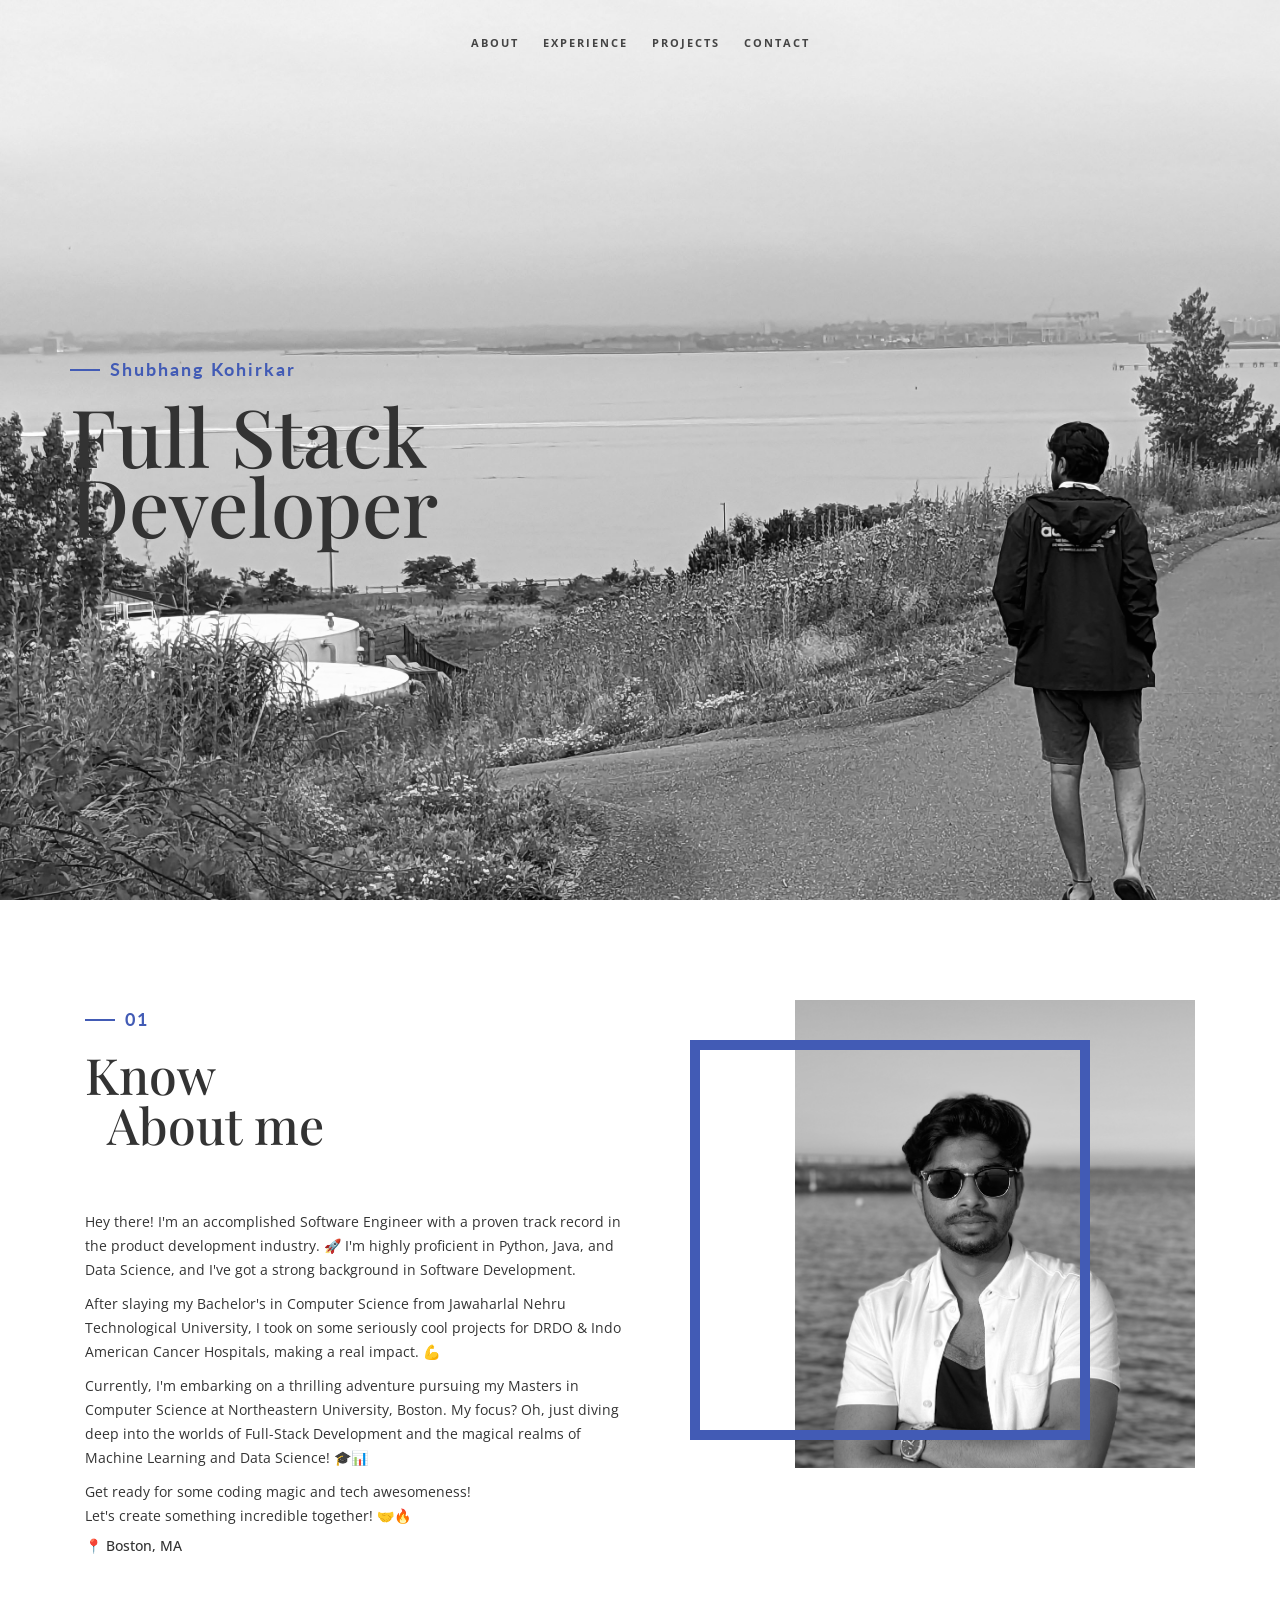
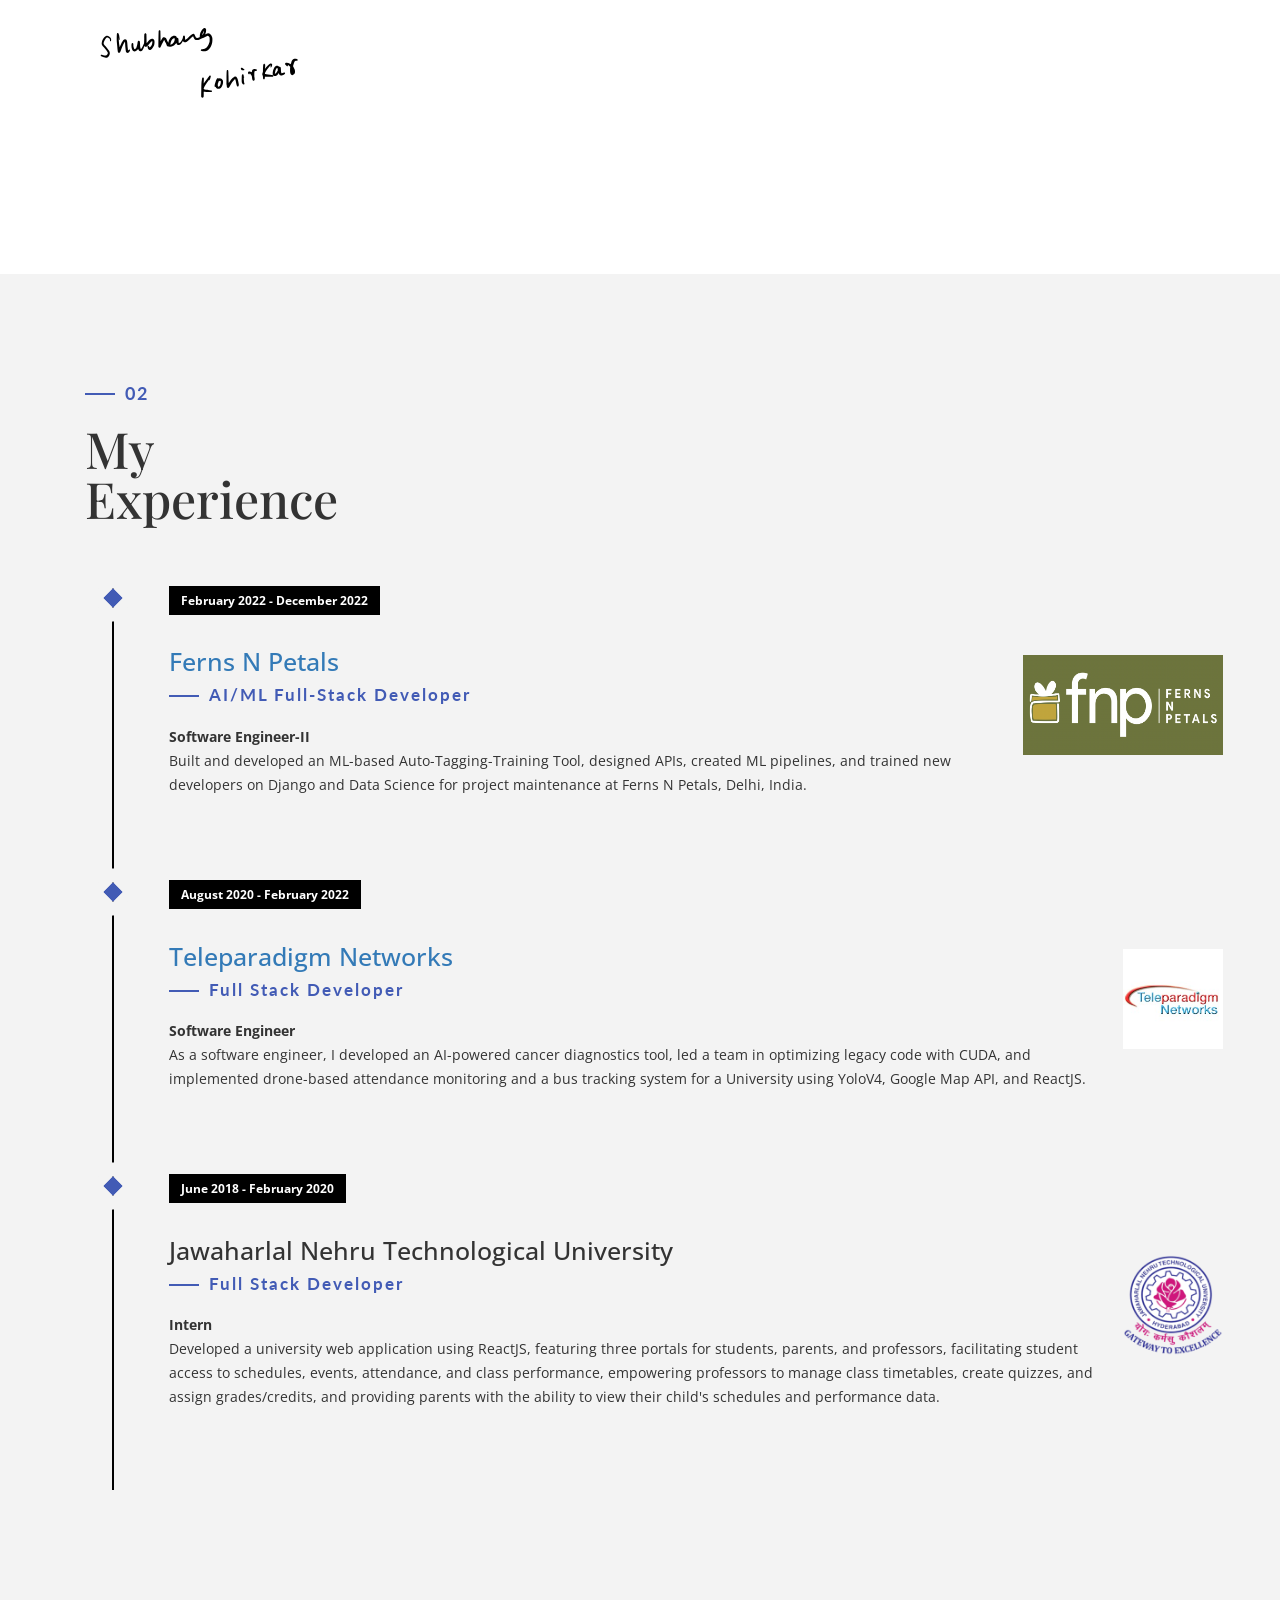
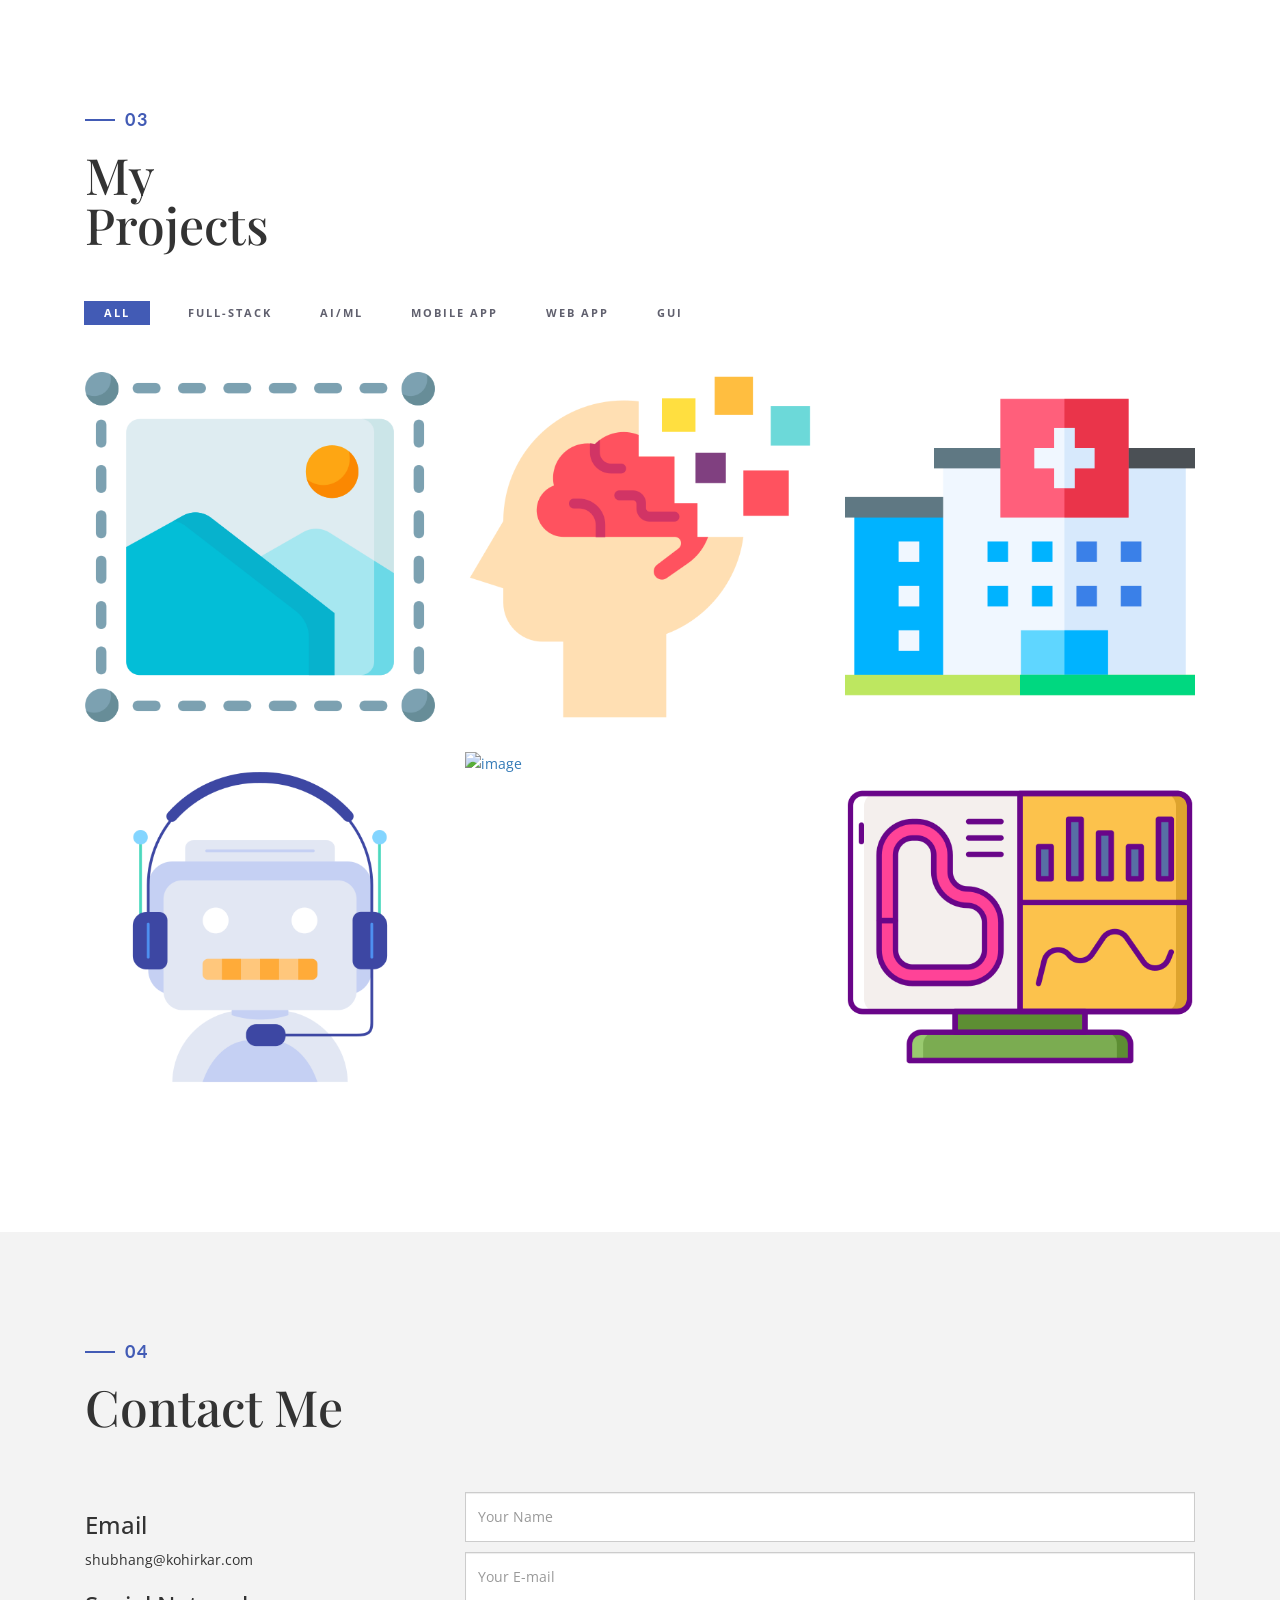
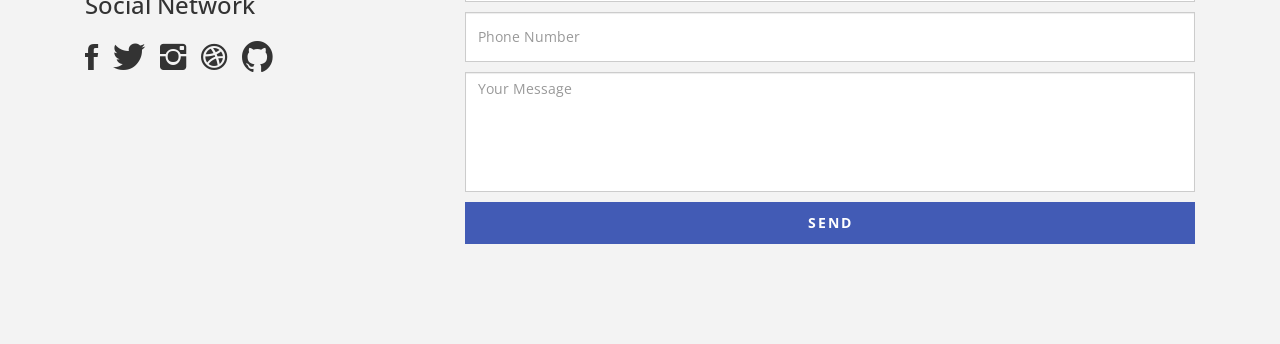
==== index.html @ c24dce1d "removed http and used https" ====
<!DOCTYPE html>
<html lang="en">

<head>
    <meta charset="utf-8">
    <meta http-equiv="X-UA-Compatible" content="IE=edge">
    <meta name="viewport" content="width=device-width, initial-scale=1">
    <title>Shubhang - Portfolio</title>
    <link rel="icon" href="img/favicon.ico" type="image/x-icon">
    <!-- Bootstrap -->
    <link href="css/bootstrap.min.css" rel="stylesheet">
    <link href="ionicons/css/ionicons.min.css" rel="stylesheet">
    <link href="css/animate.min.css" rel="stylesheet">
    <link href="css/aos.css" rel="stylesheet">
    <!-- main style -->
    <link href="css/style.css" rel="stylesheet">
    <!-- HTML5 shim and Respond.js for IE8 support of HTML5 elements and media queries -->
    <!-- WARNING: Respond.js doesn't work if you view the page via file:// -->
    <!--[if lt IE 9]>
      <script src="https://oss.maxcdn.com/html5shiv/3.7.3/html5shiv.min.js"></script>
      <script src="https://oss.maxcdn.com/respond/1.4.2/respond.min.js"></script>
    <![endif]-->
</head>

<body>

    <!-- Preloader -->
    <div id="preloader">
        <div id="status">

            <div class="preloader" aria-busy="true" aria-label="Loading, please wait." role="progressbar">
            </div>

        </div>
    </div>
    <!-- ./Preloader -->
    
    <!-- header -->
    <header class="navbar-fixed-top">
        <nav>
            <ul>
                <li><a href="#about">About</a></li>
                <li><a href="#experience">experience</a></li>
                <li><a href="#projects">projects</a></li>
                <li><a href="#contact">contact</a></li>
            </ul>
        </nav>
    </header>
    <!-- ./header -->
    
    <!-- home -->
    <div class="section" id="home" data-stellar-background-ratio="0.5">
        <div class="container">
            <div class="disply-table">
                <div class="table-cell" data-aos="fade-up" data-aos-delay="0">
                    <div class="content-wrapper">
                        <h4>Shubhang Kohirkar</h4>
                        <h1>Full Stack<br /> Developer</h1>
                    </div>
    
                    <!-- <h4>Shubhang Kohirkar</h4>
                    <h1>Full Stack<br /> Developer</h1>  -->
                </div>
            </div>
        </div>
    </div>
    <!-- ./home -->
    
    <!-- about -->
    <div class="section" id="about">
        <div class="container">
            <div class="col-md-6" data-aos="fade-up">
                <h4>01</h4>
                <h1 class="size-50">Know <br /> &nbsp; About me</h1>
                <!-- <h1 class="size-50">Shubhang <br /> &nbsp; Kohirkar</h1> -->
                <div class="h-50"></div>
                
                <p>Hey there! I'm an accomplished Software Engineer with a proven track record in the product development industry. 🚀 I'm highly proficient in Python, Java, and Data Science, and I've got a strong background in Software Development.</p>
                <p>After slaying my Bachelor's in Computer Science from Jawaharlal Nehru Technological University, I took on some seriously cool projects for DRDO & Indo American Cancer Hospitals, making a real impact. 💪</p>
                <p>Currently, I'm embarking on a thrilling adventure pursuing my Masters in Computer Science at Northeastern University, Boston.  My focus? Oh, just diving deep into the worlds of Full-Stack Development and the magical realms of Machine Learning and Data Science! 🎓📊</p>
                <p>Get ready for some coding magic and tech awesomeness! <br> Let's create something incredible together! 🤝🔥</p>
                <h5>📍 Boston, MA</h5>
                <div class="h-50"></div> <img src="img/Signature.svg" width="230" alt="" />
                <div class="h-50"></div>
            </div>
            <div class="col-md-6 about-img-div">
                <div class="about-border" data-aos="fade-up" data-aos-delay=".5"></div>
                <img src="img/about-img.jpg" width="400" class="img-responsive" alt="" align="right" data-aos="fade-right" data-aos-delay="0" />
            </div>
        </div>
    </div>
    <!-- ./about -->
    
    <!-- experience  -->
    <div class="section" id="experience">
        <div class="container">
            <div class="col-md-12">
                <h4>02</h4>
                <h1 class="size-50">My <br /> Experience</h1>
                <div class="h-50"></div>
            </div>
            <div class="col-md-12">
                <ul class="timeline">

                    <li class="timeline-event" data-aos="fade-up">
                        <label class="timeline-event-icon"></label>
                        <div class="timeline-event-copy">
                            <div style="display: flex; align-items: center;">
                                <div style="flex: 1;">
                                    <p class="timeline-event-thumbnail">February 2022 - December 2022</p>
                                    <h3><a href="https://www.fnp.com" target="_blank">Ferns N Petals</a></h3>
                                    <h4>AI/ML Full-Stack developer</h4>
                                    <p><strong>Software Engineer-II</strong>
                                        <br>Built and developed an ML-based Auto-Tagging-Training Tool, designed APIs, created ML pipelines, and trained new developers on Django and Data Science for project maintenance at Ferns N Petals, Delhi, India.</p>
                                </div>
                                <div style="flex-shrink: 0; margin-left: 20px;">
                                    <!-- Add your company logo image here -->
                                    <img src="img/fnp_new_logo.png" alt="Ferns N Petals Logo" width="200" height="100">
                                </div>
                            </div>
                        </div>
                    </li>

                    <li class="timeline-event" data-aos="fade-up" data-aos-delay=".2">
                        <label class="timeline-event-icon"></label>
                        <div class="timeline-event-copy">
                            <div style="display: flex; align-items: center;">
                                <div style="flex: 1;">
                                    <p class="timeline-event-thumbnail">August 2020 - February 2022</p>
                                    <h3><a href="https://www.teleparadigm.com" target="_blank"> Teleparadigm Networks </a></h3>
                                    <h4>Full Stack Developer</h4>
                                    <p><strong>Software Engineer</strong>
                                        <br>As a software engineer, I developed an AI-powered cancer diagnostics tool, led a team in optimizing legacy code with CUDA, and implemented drone-based attendance monitoring and a bus tracking system for a University using YoloV4, Google Map API, and ReactJS.</p>
                                </div>
                                <div style="flex-shrink: 0; margin-left: 20px;">
                                    <!-- Add your company logo image here -->
                                    <img src="img/teleparadigm_logo.jpeg" alt="Teleparadigm Networks Logo" width="100" height="100">
                                </div>
                            </div>
                        </div>
                    </li>

                    <li class="timeline-event" data-aos="fade-up" data-aos-delay=".4">
                        <label class="timeline-event-icon"></label>
                        <div class="timeline-event-copy">
                            <div style="display: flex; align-items: center;">
                                <div style="flex: 1;">
                                    <p class="timeline-event-thumbnail">June 2018 - February 2020</p>
                                    <h3>Jawaharlal Nehru Technological University</h3>
                                    <h4>Full Stack Developer</h4>
                                    <p><strong>Intern</strong>
                                        <br>Developed a university web application using ReactJS, featuring three portals for students, parents, and professors, facilitating student access to schedules, events, attendance, and class performance, empowering professors to manage class timetables, create quizzes, and assign grades/credits, and providing parents with the ability to view their child's schedules and performance data.</p>
                                </div>
                                <div style="flex-shrink: 0; margin-left: 20px;">
                                    <!-- Add your company logo image here -->
                                    <img src="img/JNTU_Hyderabad_logo.png" alt="JNTUH Logo" width="100" height="100">
                                </div>
                            </div>
                        </div>
                    </li>
                    
                </ul>
            </div>
        </div>
    </div>
    <!-- ./experience -->
    
    <!-- projects -->
    <div class="section" id="projects">
        <div class="container">
            <div class="col-md-12">
                <h4>03</h4>
                <h1 class="size-50">My <br /> Projects</h1> 
            </div>
            <!-- main container -->
            <div class="main-container portfolio-inner clearfix">
                <!-- portfolio div -->
                <div class="portfolio-div">
                    <div class="portfolio">
                        <!-- portfolio_filter -->
                        <div class="categories-grid wow fadeInLeft">
                            <nav class="categories">
                                <ul class="portfolio_filter">
                                    <li><a href="" class="active" data-filter="*">All</a></li>
                                    <li><a href="" data-filter=".fullstack">Full-Stack</a></li>
                                    <li><a href="" data-filter=".aiml">AI/ML</a></li>
                                    <li><a href="" data-filter=".mobile">Mobile App</a></li>
                                    <li><a href="" data-filter=".web">Web App</a></li>
                                    <li><a href="" data-filter=".gui">GUI</a></li>
                                </ul>
                            </nav>
                        </div>
                        <!-- portfolio_filter -->
                        
                        <!-- portfolio_container -->
                        <div class="no-padding portfolio_container clearfix" data-aos="fade-up">
                            <!-- single work -->
                            <div class="col-md-4 col-sm-6  fullstack gui">
                                <a id="demo01" href="#animatedModal1" class="portfolio_item"> <img src="img/projects/image_manipulator.png" alt="image" class="img-responsive" />
                                    <div class="portfolio_item_hover">
                                        <div class="portfolio-border clearfix">
                                            <div class="item_info"> <span>Image Manipulator Tool</span> <em>Full Stack / GUI</em> </div>
                                        </div>
                                    </div>
                                </a>
                            </div>
                            <!-- end single work -->
                            
                            <!-- single work -->
                            <div class="col-md-4 col-sm-6 fullstack mobile">
                                <a id="demo02" href="#animatedModal2" class="portfolio_item"> <img src="img/projects/alzheimers.png" alt="image" class="img-responsive" />
                                    <div class="portfolio_item_hover">
                                        <div class="portfolio-border clearfix">
                                            <div class="item_info"> <span>Alzheimer's Disease Detection</span> <em>Full Stack / Mobile App</em> </div>
                                        </div>
                                    </div>
                                </a>
                            </div>
                            <!-- end single work -->
                            
                            <!-- single work -->
                            <div class="col-md-4 col-sm-6 fullstack web">
                                <a id="demo03" href="#animatedModal3" class="portfolio_item"> <img src="img/projects/hospital.png" alt="image" class="img-responsive" />
                                    <div class="portfolio_item_hover">
                                        <div class="portfolio-border clearfix">
                                            <div class="item_info"> <span>Hospital Management</span> <em>Full-Stack / Web App</em> </div>
                                        </div>
                                    </div>
                                </a>
                            </div>
                            <!-- end single work -->
                            
                            <!-- single work -->
                            <div class="col-md-4 col-sm-6 fullstack mobile">
                                <a id="demo04" href="#animatedModal" class="portfolio_item"> <img src="img/projects/alexa.png" alt="image" class="img-responsive" />
                                    <div class="portfolio_item_hover">
                                        <div class="portfolio-border clearfix">
                                            <div class="item_info"> <span>Word Building Game using Alexa</span> <em>Full-Stack / Mobile App</em> </div>
                                        </div>
                                    </div>
                                </a>
                            </div>
                            <!-- end single work -->
                            
                            <!-- single work -->
                            <div class="col-md-4 col-sm-6 fullstack web">
                                <a id="demo05" href="#animatedModal" class="portfolio_item"> <img src="img/projects/task.png" alt="image" class="img-responsive" />
                                    <div class="portfolio_item_hover">
                                        <div class="portfolio-border clearfix">
                                            <div class="item_info"> <span>Task Prioritization</span> <em>Full-Stack / Web App</em> </div>
                                        </div>
                                    </div>
                                </a>
                            </div>
                            <!-- end single work -->
                            
                            <!-- single work -->
                            <div class="col-md-4 col-sm-6 aiml">
                                <a id="demo06" href="#animatedModal" class="portfolio_item"> <img src="img/projects/telemetry.png" alt="image" class="img-responsive" />
                                    <div class="portfolio_item_hover">
                                        <div class="portfolio-border clearfix">
                                            <div class="item_info"> <span>Telemetry Analysis</span> <em>AI/ML</em> </div>
                                        </div>
                                    </div>
                                </a>
                            </div>
                            <!-- end single work -->
                            
                            <!-- single work -->
                            <!-- <div class="col-md-4 col-sm-6 graphics ads">
                                <a id="demo07" href="#animatedModal" class="portfolio_item"> <img src="img/portfolio/06.jpg" alt="image" class="img-responsive" />
                                    <div class="portfolio_item_hover">
                                        <div class="portfolio-border clearfix">
                                            <div class="item_info"> <span>Mobile devices</span> <em>Graphics / Ads</em> </div>
                                        </div>
                                    </div>
                                </a>
                            </div> -->
                            <!-- end single work -->
                            
                            <!-- single work -->
                            <!-- <div class="col-md-4 col-sm-6 graphics ads">
                                <a id="demo08" href="#animatedModal" class="portfolio_item"> <img src="img/portfolio/07.jpg" alt="image" class="img-responsive" />
                                    <div class="portfolio_item_hover">
                                        <div class="portfolio-border clearfix">
                                            <div class="item_info"> <span>Mobile devices</span> <em>Graphics / Ads</em> </div>
                                        </div>
                                    </div>
                                </a>
                            </div> -->
                            <!-- end single work -->
                            
                            <!-- single work -->
                            <!-- <div class="col-md-4 col-sm-6 graphics ads">
                                <a id="demo09" href="#animatedModal" class="portfolio_item"> <img src="img/portfolio/08.jpg" alt="image" class="img-responsive" />
                                    <div class="portfolio_item_hover">
                                        <div class="portfolio-border clearfix">
                                            <div class="item_info"> <span>Mobile devices</span> <em>Graphics / Ads</em> </div>
                                        </div>
                                    </div>
                                </a>
                            </div> -->
                            <!-- end single work -->
                        </div>
                        <!-- end portfolio_container -->
                    </div>
                    <!-- portfolio -->
                </div>
                <!-- end portfolio div -->
            </div>
            <!-- end main container -->
        </div>
    </div>
    <!-- ./projects -->
    
    <!-- contact -->
    <div class="section" id="contact">
        <div class="container">
            <div class="col-md-12">
                <h4>04</h4>
                <h1 class="size-50">Contact  Me</h1>
                <div class="h-50"></div>
            </div>
            <div class="col-md-4" data-aos="fade-up">

                <!-- <h3>Phone Number</h3>
                <p>+1 7632049558</p> -->
                <!-- <h3> Mobile Numberr</h3>
                <p>+20 5555 569 42</p> -->
                <h3>Email</h3>
                <p>shubhang@kohirkar.com </p>

                <h3>Social Network</h3>
                <ul class="social">
                    <li><a href="#"><i class="ion-social-facebook"></i></a></li>
                    <li><a href="#"><i class="ion-social-twitter"></i></a></li>
                    <li><a href="#"><i class="ion-social-instagram"></i></a></li>
                    <li><a href="#"><i class="ion-social-dribbble"></i></a></li>
                    <li><a href="#"><i class="ion-social-github"></i></a></li>
                    
                </ul>
                <div class="clearfix"></div>
                <div class="h-50"></div>
            </div>
            <div class="col-md-8" data-aos="fade-up">
                <form class="contact-bg" id="contact-form" name="contact" method="post" novalidate="novalidate">
                    <input type="text" name="name" class="form-control" placeholder="Your Name" />
                    <input type="email" name="email" class="form-control" placeholder="Your E-mail" />
                    <input type="text" name="phone" class="form-control" placeholder="Phone Number" />
                    <textarea name="message" class="form-control" placeholder="Your Message" style="height:120px"></textarea>
                    <button id="submit" type="submit" name="submit" class="btn btn-glance">Send</button>
                    <div id="success">
                        <p class="green textcenter"> Your message was sent successfully! I will be in touch as soon as I can. </p>
                    </div>
                    <div id="error">
                        <p> Something went wrong, try refreshing and submitting the form again. </p>
                    </div>
                </form>
            </div>
        </div>
    </div>
    <!-- ./contact -->

    <!--DEMO01-->
    <div id="animatedModal1" class="popup-modal">
        <!--THIS IS IMPORTANT! to close the modal, the class name has to match the name given on the ID -->
        <div id="btn-close-modal1" class="close-animatedModal1 close-popup-modal"> 
            <i class="ion-close-round"></i> 

        </div>
        <div class="clearfix"></div>
        <div class="modal-content">
            <div class="container">
                <div class="portfolio-padding">
                    <div class="col-md-8 col-md-offset-2">
                        <h2>Image Manipulator Tool<br /> Full Stack / GUI</h2>
                        <div class="h-50"></div>
                        <div class="social">
                            <a href="https://github.com/RazerEdge64/A4/tree/develop" style="font-size: 34px;" target="_blank"><i class="ion-social-github"></i></a>
                        </div>
                        
                        <p>I worked on the "Image Manipulator & Enhancer" application at Northeastern University. This application was designed to be user-friendly and featured an intuitive interface, powered by the Swing framework. Its main purpose was to enable users to easily resize, crop, and enhance images, providing a seamless and engaging experience.</p>
                        <p>The application received positive feedback from more than 300 users, who appreciated its intuitive interface. As a result, user satisfaction increased by 40%, and the time spent on image editing tasks decreased by 30%. The positive reception and improved efficiency showcased the success of the project.</p>
                        <br />
                        <br /> <img src="img/projects/image_manipulator/example1.png" alt="" class="img-responsive" />
                        <br /> <img src="img/projects/image_manipulator/example2.png" alt="" class="img-responsive" />
                        <br />
                        <br /> </div>
                </div>
            </div>
        </div>
    </div>


    <!--DEMO02-->
    <div id="animatedModal2" class="popup-modal">
        <!--THIS IS IMPORTANT! to close the modal, the class name has to match the name given on the ID -->
        <div id="btn-close-modal2" class="close-animatedModal2 close-popup-modal"> 
            <i class="ion-close-round"></i> 
        </div>
        <div class="clearfix"></div>
        <div class="modal-content">
            <div class="container">
                <div class="portfolio-padding">
                    <div class="col-md-8 col-md-offset-2">
                        <h2>Alzheimer's Disease Detection<br /> Full Stack / Mobile App</h2>
                        <div class="h-50"></div>
                        <div class="social">
                            <a href="https://github.com/RazerEdge64" style="font-size: 34px;" target="_blank"><i class="ion-social-github"></i></a>
                        </div>
                        
                        <p>The "Alzheimer's Disease Detection using Mobile Game" project was a groundbreaking initiative aimed at detecting early signs of Alzheimer's disease through a mobile game. The game was carefully designed to challenge users' logical, cognitive, and memory retention abilities. By analyzing how players interacted with the game and performed in various tasks, valuable data on cognitive function and memory retention was collected.</p>
                        <p>To ensure the reliability of the results, the application was tested on a diverse group of over 300 users, ranging in age from 6 to 80 years. The data gathered from these tests was then meticulously analyzed to define optimum performance levels and identify cases that might indicate potential signs of Alzheimer's disease. Remarkably, the tests did not detect any indications of Alzheimer's disease in the participants, providing a sense of relief and reassurance.</p>
                        <p>The success of this project extended beyond the initial goals of detection. It also played a crucial role in raising awareness about Alzheimer's disease and promoting early detection in a non-invasive and engaging manner. The mobile game approach proved to be an innovative and effective method to monitor cognitive health and serve as a valuable tool for researchers and medical professionals. As a result, the project received widespread recognition and contributed significantly to the field of Alzheimer's disease research. Looking ahead, the data collected from this project holds promise for advancing future research and refining early detection methods for this devastating condition.</p>
                        <br />

                        <div class="image-grid">
                            <img src="img/projects/alzheimers/Picture1.png" alt="" class="img-responsive" />
                            <img src="img/projects/alzheimers/Picture2.png" alt="" class="img-responsive" />
                            <img src="img/projects/alzheimers/Picture3.png" alt="" class="img-responsive" />
                            <img src="img/projects/alzheimers/Picture4.png" alt="" class="img-responsive" />
                            <img src="img/projects/alzheimers/Picture5.png" alt="" class="img-responsive" />
                            <img src="img/projects/alzheimers/Picture6.png" alt="" class="img-responsive" />
                        </div>

                        <br />
                        <br /> </div>
                </div>
            </div>
        </div>
    </div>

        <!--DEMO03-->
        <div id="animatedModal3" class="popup-modal">
            <!--THIS IS IMPORTANT! to close the modal, the class name has to match the name given on the ID -->
            <div id="btn-close-modal3" class="close-animatedModal3 close-popup-modal"> 
                <i class="ion-close-round"></i> 
            </div>
            <div class="clearfix"></div>
            <div class="modal-content">
                <div class="container">
                    <div class="portfolio-padding">
                        <div class="col-md-8 col-md-offset-2">
                            <h2>Hospital Management<br /> Full Stack / Web App</h2>
                            <div class="h-50"></div>
                            <div class="social">
                                <a href="https://github.com/RazerEdge64/UnityHealth" style="font-size: 34px;" target="_blank"><i class="ion-social-github"></i></a>
                            </div>
                            
                            <p>Unity Health is a transformative project aimed at improving patients' access to healthcare services through a web-based appointment booking system. The current healthcare system faces challenges like long waiting times and limited options for patients, primarily relying on referrals. Unity Health seeks to change this by providing patients with a user-friendly platform to view detailed doctor profiles, including qualifications, specialties, and reviews from other patients. By eliminating biases and referral-based bookings, the system empowers patients to make informed decisions when selecting a doctor, without the need for prior connections.</p>
                            <p>The project's impact extends beyond local healthcare issues, as it has the potential to positively influence healthcare outcomes and patient satisfaction worldwide. Unity Health aims to streamline communication between doctors and patients by integrating with existing electronic health record systems, facilitating seamless appointment scheduling and rescheduling. Moreover, the centralized booking and scheduling system benefit hospitals by reducing administrative workload and improving operational efficiency. Through cutting-edge technology and data-driven insights, Unity Health strives to advance evidence-based decision-making in the healthcare sector. The project's commitment to addressing healthcare challenges reflects its purpose-driven approach to improving healthcare access and outcomes on a global scale.</p>

                            <br />
    
                            <div class="">
                                <img src="img/projects/unity_health/image3.png" alt="" class="img-responsive" />
                                <img src="img/projects/unity_health/image1.png" alt="" class="img-responsive" />
                                <img src="img/projects/unity_health/image2.png" alt="" class="img-responsive" />

                            </div>
    
                            <br />
                            <br /> </div>
                    </div>
                </div>
            </div>
        </div>
        <!--DEMO01-->
        <div id="animatedModal" class="popup-modal">
            <!--THIS IS IMPORTANT! to close the modal, the class name has to match the name given on the ID -->
            <div id="btn-close-modal" class="close-animatedModal close-popup-modal"> 
                <i class="ion-close-round"></i> 
    
            </div>
            <div class="clearfix"></div>
            <div class="modal-content">
                <div class="container">
                    <div class="portfolio-padding">
                        <div class="col-md-8 col-md-offset-2">
                            <h2>Geschäfts Eines<br /> Web-Studios</h2>
                            <div class="h-50"></div>
                            <p>Appropriately maintain standards compliant total linkage with cutting-edge action items. Enthusiastically create seamless synergy rather than excellent value. Quickly promote premium strategic theme areas vis-a-vis.</p>
                            <p>Appropriately maintain standards compliant total linkage with cutting-edge action items. Enthusiastically create seamless synergy rather than excellent value.</p>
                            <br />
                            <br /> <img src="img/portfolio/02.jpg" alt="" class="img-responsive" />
                            <br />
                            <br />
                            <p>Appropriately maintain standards compliant total linkage with cutting-edge action items. Enthusiastically create seamless synergy rather than excellent value. Quickly promote premium strategic theme areas vis-a-vis.</p>
                            <p>Appropriately maintain standards compliant total linkage with cutting-edge action items. Enthusiastically create seamless synergy rather than excellent value.</p>
                            <br />
                            <br /> </div>
                    </div>
                </div>
            </div>
        </div>


    <!-- jQuery -->
    <script src="js/jquery.js"></script>
    <!--  plugins  -->
    <script src="js/bootstrap.min.js"></script>
    <script src="js/plugins.js"></script>
    <script src="js/aos.js"></script>
    <script src="js/jquery.form.js"></script>
    
    <script src="js/validate.min.js"></script>

    <!--  main script  -->
    <script src="js/custom.js"></script>
    
    <!-- <script src="js/ioniconsjs.js"></script> -->
    <script src="ionicons/js/ionicons.esm.js"></script>
    <script src="ionicons/js/ionicons.js"></script>

    <script>
        $(document).ready(function () {
            $("#demo01").animatedModal({
                modalTarget: "animatedModal1", // Use unique ID for the first project modal
                // Other options and customizations for the first modal
            });

            $("#demo02").animatedModal({
                modalTarget: "animatedModal2",                
            });

            $("#demo03").animatedModal({
                modalTarget: "animatedModal3",
            });
        });

    </script>

    <style>
        /* Style for the image grid container */
        .image-grid {
            display: grid;
            grid-template-columns: repeat(3, 1fr); /* Adjust the number to change the number of columns */
            grid-gap: 10px; /* Adjust the gap between images */
        }

        /* Style for the images inside the grid */
        .image-grid img {
            width: 100%; /* Make images responsive to fit the grid cells */
            height: auto; /* Preserve aspect ratio */
        }
    </style>

    
</body>

</html>
---- css/style.css ----
/*
* Resume template
* Created by : Ahmed Essa
* website : www.ahmedessa.net
*/


/* Table of Content
==================================================
	- Google fonts & font family -
	- typography -
	- General -
    - Preloader -
	- Header -
    - home section -
    - About section -
    - experience section -
    - projects section -
    - Contact section -
    - Responsive media queries -
*/


/* Google fonts & font family
==================================================*/

@import 'https://fonts.googleapis.com/css?family=Lato:100,100i,300,300i,400,400i,700,700i,900,900i|Open+Sans:300,300i,400,400i,600,600i,700,700i,800,800i|Playfair+Display:400,400i,700,700i,900,900i';

/*
font-family: 'Playfair Display', serif;
font-family: 'Lato', sans-serif;
font-family: 'Open Sans', sans-serif;
*/


/* typography
==================================================*/

h1 {
    font-family: 'Playfair Display', serif;
    font-size: 80px;
    line-height: 70px;
}

h4 {
    font-family: 'Lato', sans-serif;
    text-transform: capitalize;
    letter-spacing: 2px;
    position: relative;
    color: #425BB5;
    margin-left: 40px;
    font-weight: 700;
}

h4:before {
    position: absolute;
    width: 30px;
    left: -40px;
    content: "";
    display: block;
    height: 2px;
    background: #425BB5;
    top: 9px;
}


/* General
==================================================*/

body {
    font-family: 'Open Sans', sans-serif;
    font-size: 14px;
    line-height: 24px;
}

.size-50 {
    font-size: 50px;
    line-height: 50px
}

.h-50 {
    height: 50px;
}


/* preloader
==================================================*/

#preloader {
    position: fixed;
    top: 0;
    left: 0;
    right: 0;
    bottom: 0;
    background-color: #fff;
    z-index: 10000
}

#status,
.preloader {
    top: 50%;
    left: 50%;
    position: absolute
}

#status {
    width: 100px;
    height: 100px;
    background-repeat: no-repeat;
    background-position: center;
    margin: -50px 0 0 -50px
}

.preloader {
    height: 40px;
    width: 40px;
    margin-top: -20px;
    margin-left: -20px
}

.preloader:before {
    content: "";
    display: block;
    position: absolute;
    left: -1px;
    top: -1px;
    height: 100%;
    width: 100%;
    -webkit-animation: rotation 1s linear infinite;
    animation: rotation 1s linear infinite;
    border: 2px solid #425BB5;
    border-top: 2px solid transparent;
    border-radius: 100%
}

.preloader>.icon {
    position: absolute;
    top: 50%;
    left: 50%;
    height: 25px;
    width: 10.6px;
    margin-top: -12.5px;
    margin-left: -5.3px;
    -webkit-animation: wink 1s ease-in-out infinite alternate;
    animation: wink 1s ease-in-out infinite alternate
}

@media only screen and (min-width:768px) {
    .preloader {
        height: 60px;
        width: 60px;
        margin-top: -30px;
        margin-left: -30px
    }
    .preloader:before {
        left: -2px;
        top: -2px;
        border-width: 2px
    }
    .preloader>.icon {
        height: 37.5px;
        width: 15.9px;
        margin-top: -18.75px;
        margin-left: -7.95px
    }
}

@media only screen and (min-width:1200px) {
    .preloader {
        height: 60px;
        width: 60px;
        margin-top: -30px;
        margin-left: -30px
    }
    .preloader>.icon {
        height: 50px;
        width: 21.2px;
        margin-top: -25px;
        margin-left: -10.6px
    }
}

@-webkit-keyframes rotation {
    from {
        -webkit-transform: rotate(0);
        transform: rotate(0)
    }
    to {
        -webkit-transform: rotate(359deg);
        transform: rotate(359deg)
    }
}

@keyframes rotation {
    from {
        -webkit-transform: rotate(0);
        transform: rotate(0)
    }
    to {
        -webkit-transform: rotate(359deg);
        transform: rotate(359deg)
    }
}

@-webkit-keyframes wink {
    from {
        opacity: 0
    }
    to {
        opacity: 1
    }
}

@keyframes wink {
    from {
        opacity: 0
    }
    to {
        opacity: 1
    }
}


/* Header
==================================================*/

header {
    text-align: center;
    -webkit-transition: all .5s;
    transition: all .5s;
    height: 65px;
}

nav ul {
    display: inline-block;
    padding-left: 0;
    list-style: none;
    padding: 20px;
    margin-bottom: 0;
    -webkit-transition: all .5s;
    transition: all .5s;
}

nav li {
    display: inline-block;
    margin: 10px;
}

nav li a {
    text-transform: uppercase;
    letter-spacing: 2px;
    color: #444;
    font-size: 11px;
    font-weight: bold;
}

.bg-nav {
    background: #fff;
    border-bottom: 1px solid #f3f3f3
}

.bg-nav ul {
    padding: 10px;
}

a:focus {
    color: #444;
    text-decoration: none;
}

a:hover {
    color: #425BB5;
    text-decoration: none;
}

a.active {
    color: #425BB5;
}


/* home section
==================================================*/

#home {
    background: url(../img/home-bg-1.jpg);
    background-size: cover;
    height: 100vh;
}

.table-cell {
    display: table-cell;
    vertical-align: middle;
}


.disply-table {
    display: table;
    height: 100vh;
}


/* about section
==================================================*/

#about {
    padding: 100px 0;
}

.about-img-div img {
    margin: 0 auto;
}

.about-border {
    position: absolute;
    border: 10px solid #425BB5;
    width: 400px;
    height: 400px;
    top: 40px;
    left: 50px;
    z-index: 1
}


/* experience section
==================================================*/

#experience {
    padding: 100px 0;
    background: #f3f3f3
}

.experience-row {
    padding: 20px 0;
    border-bottom: 1px solid #ddd;
}

.experience-row h3 {
    font-family: 'Lato', sans-serif;
    text-transform: capitalize;
    letter-spacing: 2px;
    color: #425BB5;
    font-size: 16px;
    font-weight: bold
}

.experience-row p {
    color: #888;
    margin-top: 20px;
    font-size: 15px;
}

.experience-row .date {
    color: #000;
    font-size: 17px;
}

.timeline {
    padding-left: 0;
    list-style: none;
    position: relative;
}

.timeline:before {
    background-color: black;
    content: '';
    margin-left: -1px;
    position: absolute;
    top: 0;
    left: 2em;
    width: 2px;
    height: 100%;
}

.timeline-event {
    position: relative;
}

.timeline-event:hover .timeline-event-icon {
    -webkit-transform: rotate(-45deg);
    transform: rotate(-45deg);
    background-color: #425BB5;
}

.timeline-event:hover .timeline-event-thumbnail {
    box-shadow: inset 40em 0 0 0 #425BB5;
}

.timeline-event-copy {
    padding: 2em;
    position: relative;
    top: -1.875em;
    left: 4em;
    width: 100%;
}

.timeline-event-copy h3 {
    font-size: 1.75em;
}

.timeline-event-copy h4 {
    font-size: 1.2em;
    margin-bottom: 1.2em;
}

.timeline-event-copy strong {
    font-weight: 700;
}

.timeline-event-copy p:not(.timeline-event-thumbnail) {
    padding-bottom: 1.2em;
}

.timeline-event-icon {
    -webkit-transition: -webkit-transform 0.2s ease-in;
    transition: -webkit-transform 0.2s ease-in;
    transition: transform 0.2s ease-in;
    transition: transform 0.2s ease-in, -webkit-transform 0.2s ease-in;
    -webkit-transform: rotate(45deg);
    transform: rotate(45deg);
    background-color: #425BB5;
    outline: 10px solid #f3f3f3;
    display: block;
    margin: 0.5em 0.5em 0.5em -0.5em;
    position: absolute;
    top: 0;
    left: 2em;
    width: 1em;
    height: 1em;
}

.timeline-event-thumbnail {
    -moz-transition: box-shadow 0.5s ease-in 0.1s;
    -o-transition: box-shadow 0.5s ease-in 0.1s;
    -webkit-transition: box-shadow 0.5s ease-in;
    -webkit-transition-delay: 0.1s;
    -webkit-transition: box-shadow 0.5s ease-in 0.1s;
    transition: box-shadow 0.5s ease-in 0.1s;
    color: white;
    font-size: 12px;
    font-weight: bold;
    background-color: black;
    box-shadow: inset 0 0 0 0em #425BB5;
    display: inline-block;
    margin-bottom: 1.2em;
    padding: 0.25em 1em 0.2em 1em;
}


/* projects section
==================================================*/

#projects {
    padding: 100px 0;
}

.portfolio .categories-grid span {
    font-size: 30px;
    margin-bottom: 30px;
    display: inline-block;
}

.portfolio .categories-grid .categories ul li {
    list-style: none;
    margin: 20px 0;
}

.portfolio .categories-grid .categories ul li a {
    display: inline-block;
    color: #60606e;
    padding: 0 10px;
    margin: 0 14px;
    -webkit-transition: all .2s ease-in-out .2s;
    transition: all .2s ease-in-out .2s;
}

.portfolio .categories-grid .categories ul li a:hover,
.portfolio .categories-grid .categories ul li a:focus {
    text-decoration: none;
}

.portfolio .categories-grid .categories ul li a.active {
    background-color: #425BB5;
    padding: 0px 20px;
    color: white;
    text-decoration: none;
}

.portfolio_filter {
    padding-left: 0;
}

.portfolio_item {
    position: relative;
    overflow: hidden;
    display: block;
    margin-bottom: 30px;
}

.portfolio_item .portfolio_item_hover {
    position: absolute;
    top: 0px;
    left: 0px;
    height: 100%;
    width: 100%;
    background-color: #425BB5;
    -webkit-transform: translateY(100%);
    transform: translateY(100%);
    opacity: 0;
    -webkit-transition: all .2s ease-in-out;
    transition: all .2s ease-in-out;
    color: #333;
}

.portfolio_item .portfolio_item_hover .item_info {
    text-align: center;
    position: absolute;
    top: 50%;
    left: 50%;
    -webkit-transform: translate(-50%, -50%);
    transform: translate(-50%, -50%);
    padding: 10px;
    width: 100%;
    font-weight: bold;
}

.portfolio_item .portfolio_item_hover .item_info span {
    display: block;
    color: #fff;
    font-size: 18px;
    -webkit-transform: translateY(-100px);
    transform: translateY(-100px);
    -webkit-transition: all .3s ease-in-out .3s;
    transition: all .3s ease-in-out .3s;
    opacity: 0;
}

.portfolio_item .portfolio_item_hover .item_info em {
    font-style: normal;
    display: inline-block;
    background-color: #425BB5;
    padding: 5px 20px;
    color: #fff;
    margin-top: 10px;
    -webkit-transform: translateY(100px);
    transform: translateY(100px);
    -webkit-transition: all .3s ease-in-out .3s;
    transition: all .3s ease-in-out .3s;
    opacity: 0;
    font-size: 10px;
    letter-spacing: 2px;
}

.portfolio_item:hover .portfolio_item_hover {
    opacity: 1;
    -webkit-transform: translateX(0);
    transform: translateX(0);
}

.portfolio_item:hover .item_info em,
.portfolio_item:hover .item_info span {
    opacity: 1;
    -webkit-transform: translateX(0);
    transform: translateX(0);
}

.portfolio .categories-grid .categories ul li {
    float: left;
}

.portfolio .categories-grid .categories ul li a {
    padding: 0 10px;
    -webkit-transition: all .2s ease-in-out .2s;
    transition: all .2s ease-in-out .2s;
}

.portfolio_filter {
    padding-left: 0;
    display: inline-block;
    margin: 0 auto;
    text-align: center;
}

.portfolio_item img {
    /* -webkit-filter: grayscale(100%);
    filter: grayscale(100%); */
}

.portfolio-padding {
    padding: 50px 0;
}

.portfolio-inner {
    padding-bottom: 0 !important;
    padding-top: 55px;
}

.modal-content {
    box-shadow: 0 5px 15px rgba(0, 0, 0, 0);
    border: none;
}

.popup-modal {
    background: #fff;
}

.close-popup-modal {
    float: right;
    margin: 20px;
    font-size: 22px;
    opacity: 0;
    cursor: pointer;
    -webkit-transition: all .3s;
    transition: all .3s;
    -webkit-transition-delay: .6s;
    transition-delay: .6s;
    position: fixed;
    z-index: 100000;
    right: 14px;
}

.animatedModal-on .close-popup-modal {
    opacity: 1;
}

.animatedModal1-on .close-popup-modal {
    opacity: 1;
}

.animatedModal2-on .close-popup-modal {
    opacity: 1;
}

.animatedModal3-on .close-popup-modal {
    opacity: 1;
}

.animatedModal4-on .close-popup-modal {
    opacity: 1;
}

.animatedModal5-on .close-popup-modal {
    opacity: 1;
}

.animatedModal6-on .close-popup-modal {
    opacity: 1;
}

.modal-content h2 {
    font-family: 'Playfair Display', serif;
    font-size: 40px;
    line-height: 50px;
}


/* contact
==================================================*/

#contact {
    padding: 100px 0;
    background: #f3f3f3
}

#contact-form input,
#contact-form textarea {
    height: 50px;
    margin-bottom: 10px;
    border-radius: 0;
}

#contact-form label {
    display: block;
    margin-bottom: .2em;
    font-size: 13px;
    line-height: 13px;
    font-size: 1.3rem;
    line-height: 1.3rem;
    color: #000;
}

#contact-form label.error {
    margin-top: 10px;
    margin-bottom: 1em;
    font-size: 12px;
    line-height: 12px;
    font-size: 1.2rem;
    line-height: 1.2rem;
    color: #D33E43;
    margin-left: 10px
}

#contact-form input[type="text"].error,
#contact-form input[type="password"].error,
#contact-form input[type="date"].error,
#contact-form input[type="datetime"].error,
#contact-form input[type="datetime-local"].error,
#contact-form input[type="month"].error,
#contact-form input[type="week"].error,
#contact-form input[type="email"].error,
#contact-form input[type="number"].error,
#contact-form input[type="search"].error,
#contact-form input[type="tel"].error,
#contact-form input[type="time"].error,
#contact-form input[type="url"].error,
#contact-form textarea.error {
    border-color: #D33E43
}

textarea {
    resize: none;
}

fieldset {
    border: 0px;
    margin: 0;
    padding: 0
}

.required {
    color: #e9266d
}

#success,
#error {
    display: none
}

#success p,
#error p {
    display: block;
}

#success p {
    color: #425BB5;
    font-size: 15px;
    text-align: center;
    padding: 10px;
    border: 2px solid #425BB5;
    margin-top: 10px;
}

#error p {
    color: #D33E43;
    font-size: 15px;
    text-align: center;
    padding: 10px;
    border: 2px solid #D33E43;
    margin-top: 10px;
}

#submit {
    background-color: #425BB5;
    color: #fff;
    padding: 10px 40px;
    border-radius: 0;
    text-transform: uppercase;
    letter-spacing: 2px;
    font-weight: bold;
    width: 100%;
}

.social {
    padding-left: 0;
    list-style: none;
    margin-top: 20px;
}

.social li {
    float: left;
}

.social li a {
    color: #333;
    font-size: 35px;
    margin-right: 15px;
    transition: all .3s;
    -webkit-transition: all .3s;
}

.social li a:hover {
    color: #425BB5;
}


/* Responsive media queries
==================================================*/

@media (max-width: 991px) {
    .portfolio .categories-grid .categories ul li a {
        padding: 0 2px;
    }
}

@media (max-width: 768px) {
    .timeline-event-copy {
        width: 90%;
        left: 2em;
    }
}

@media (max-width: 500px) {
    h1 {
        font-family: 'Playfair Display', serif;
        font-size: 50px;
        line-height: 50px;
    }
    #home,
    .disply-table {
        height: 600px;
    }
    .about-border {
        width: 265px;
    }
    .portfolio .categories-grid .categories ul li {
        list-style: none;
        margin: 10px 0;
    }
}

@media (max-width: 420px) {
    nav li {
        margin: 6px;
    }
    nav li a {
        font-size: 10px;
    }
}
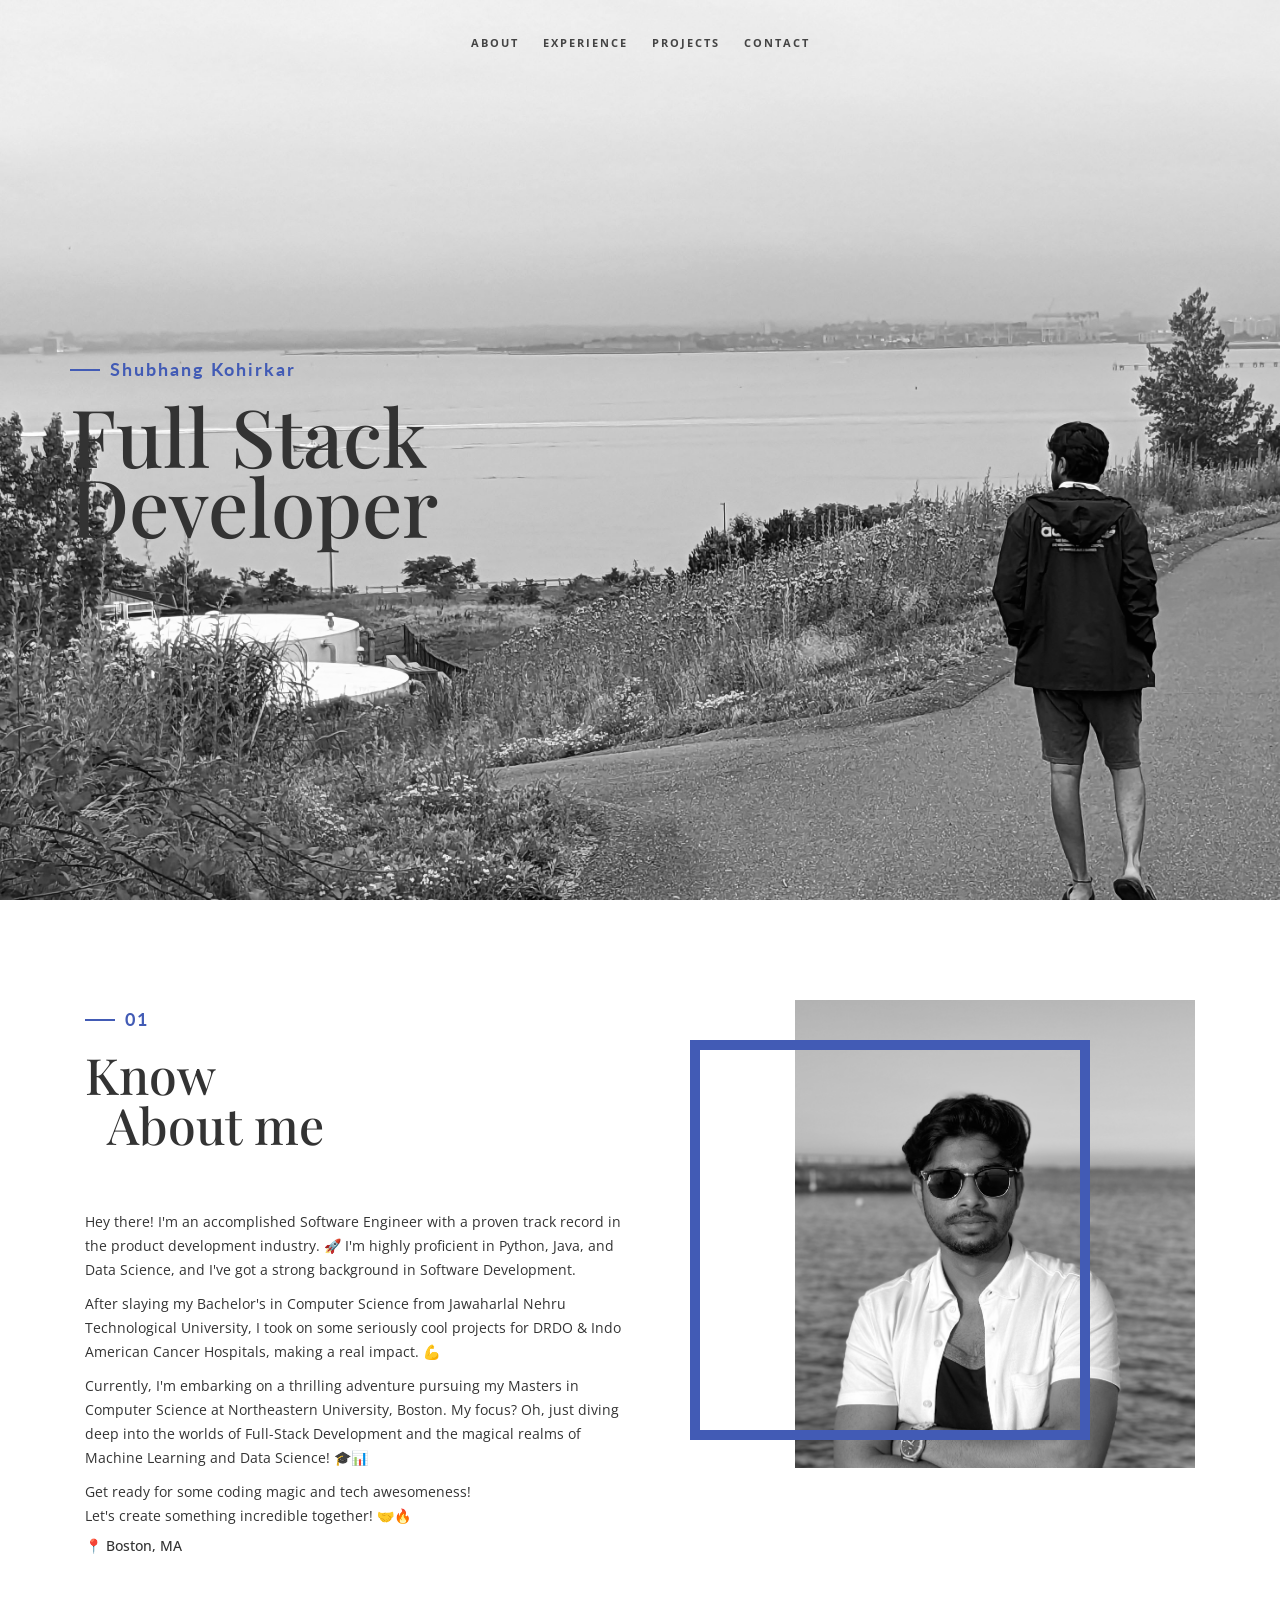
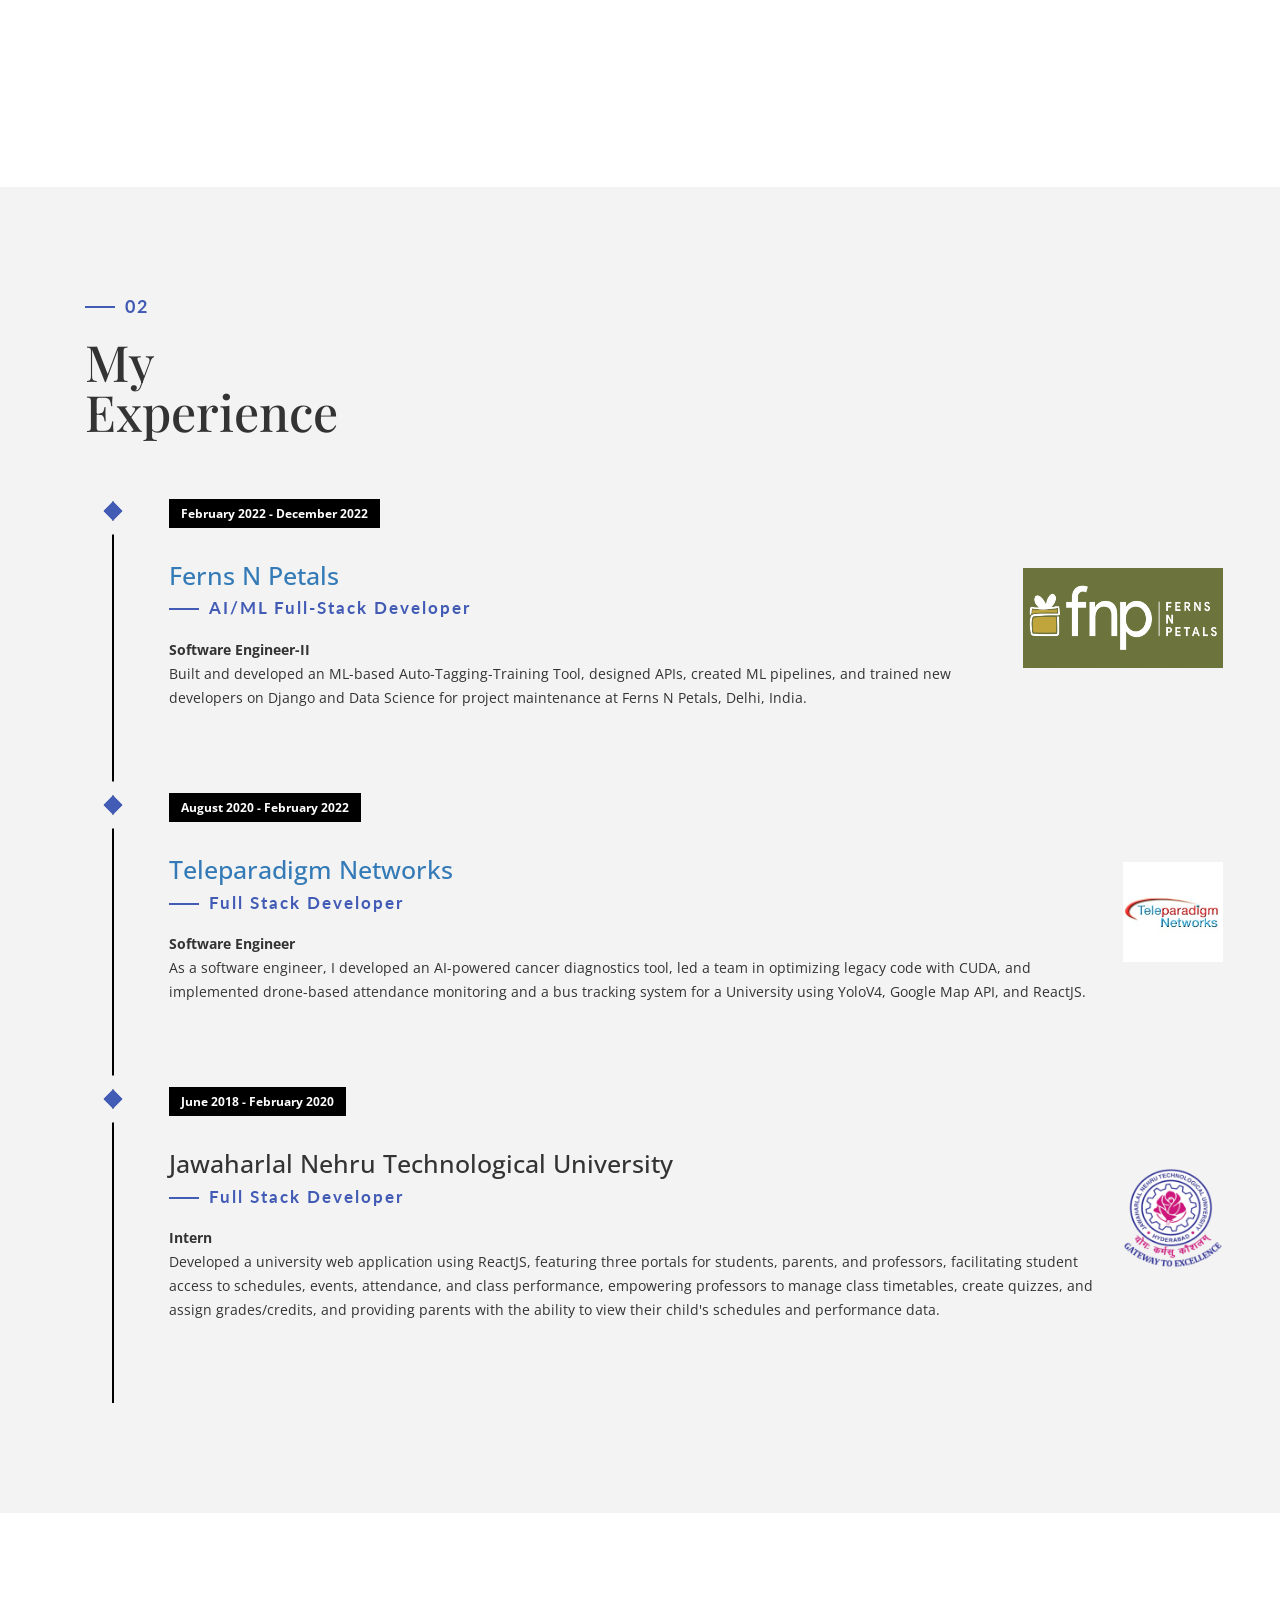
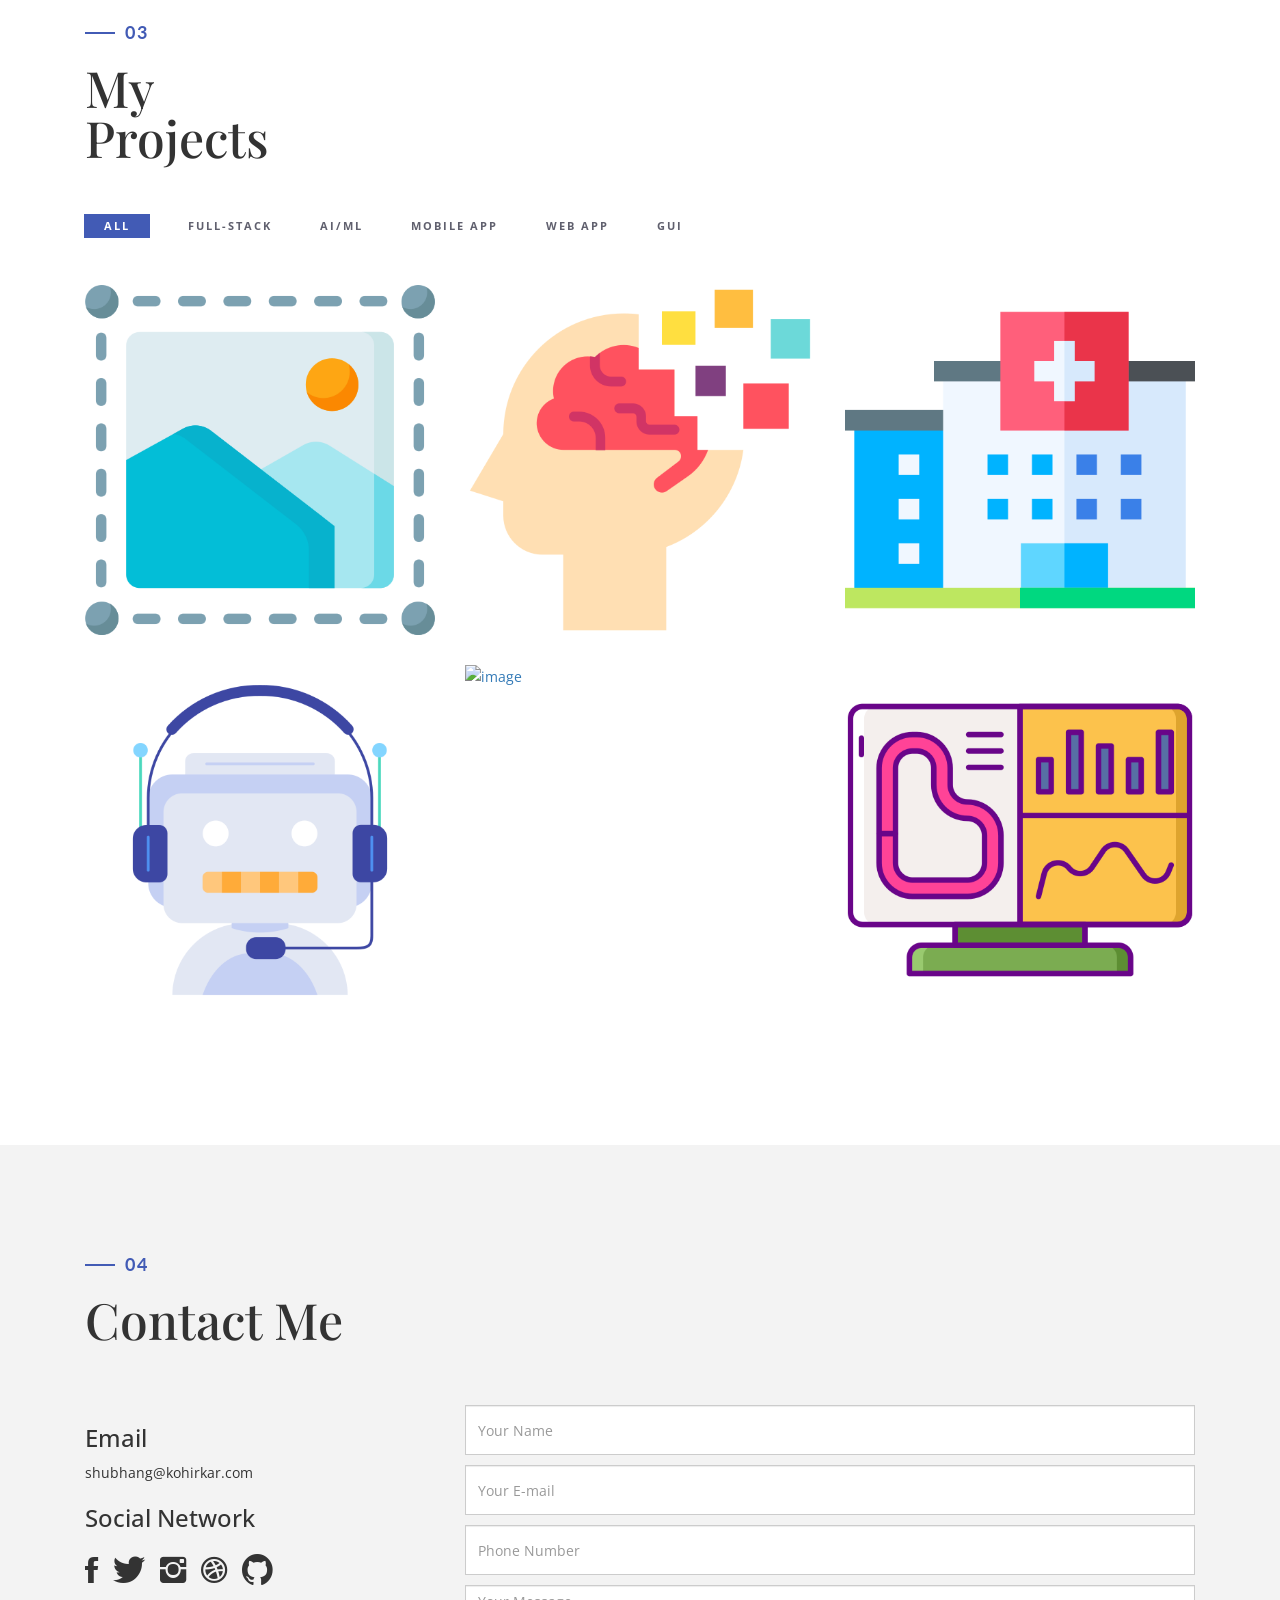
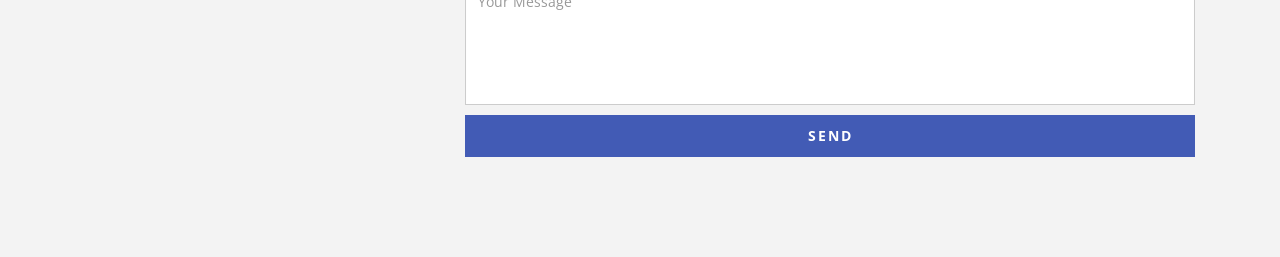
==== commit d1440e17: "Added ico" ====
--- a/index.html
+++ b/index.html
@@ -6,7 +6,7 @@
     <meta http-equiv="X-UA-Compatible" content="IE=edge">
     <meta name="viewport" content="width=device-width, initial-scale=1">
     <title>Shubhang - Portfolio</title>
-    <link rel="icon" href="img/favicon.ico" type="image/x-icon">
+    <link rel="icon" href="img/shubhang.ico" type="image/x-icon">
     <!-- Bootstrap -->
     <link href="css/bootstrap.min.css" rel="stylesheet">
     <link href="ionicons/css/ionicons.min.css" rel="stylesheet">
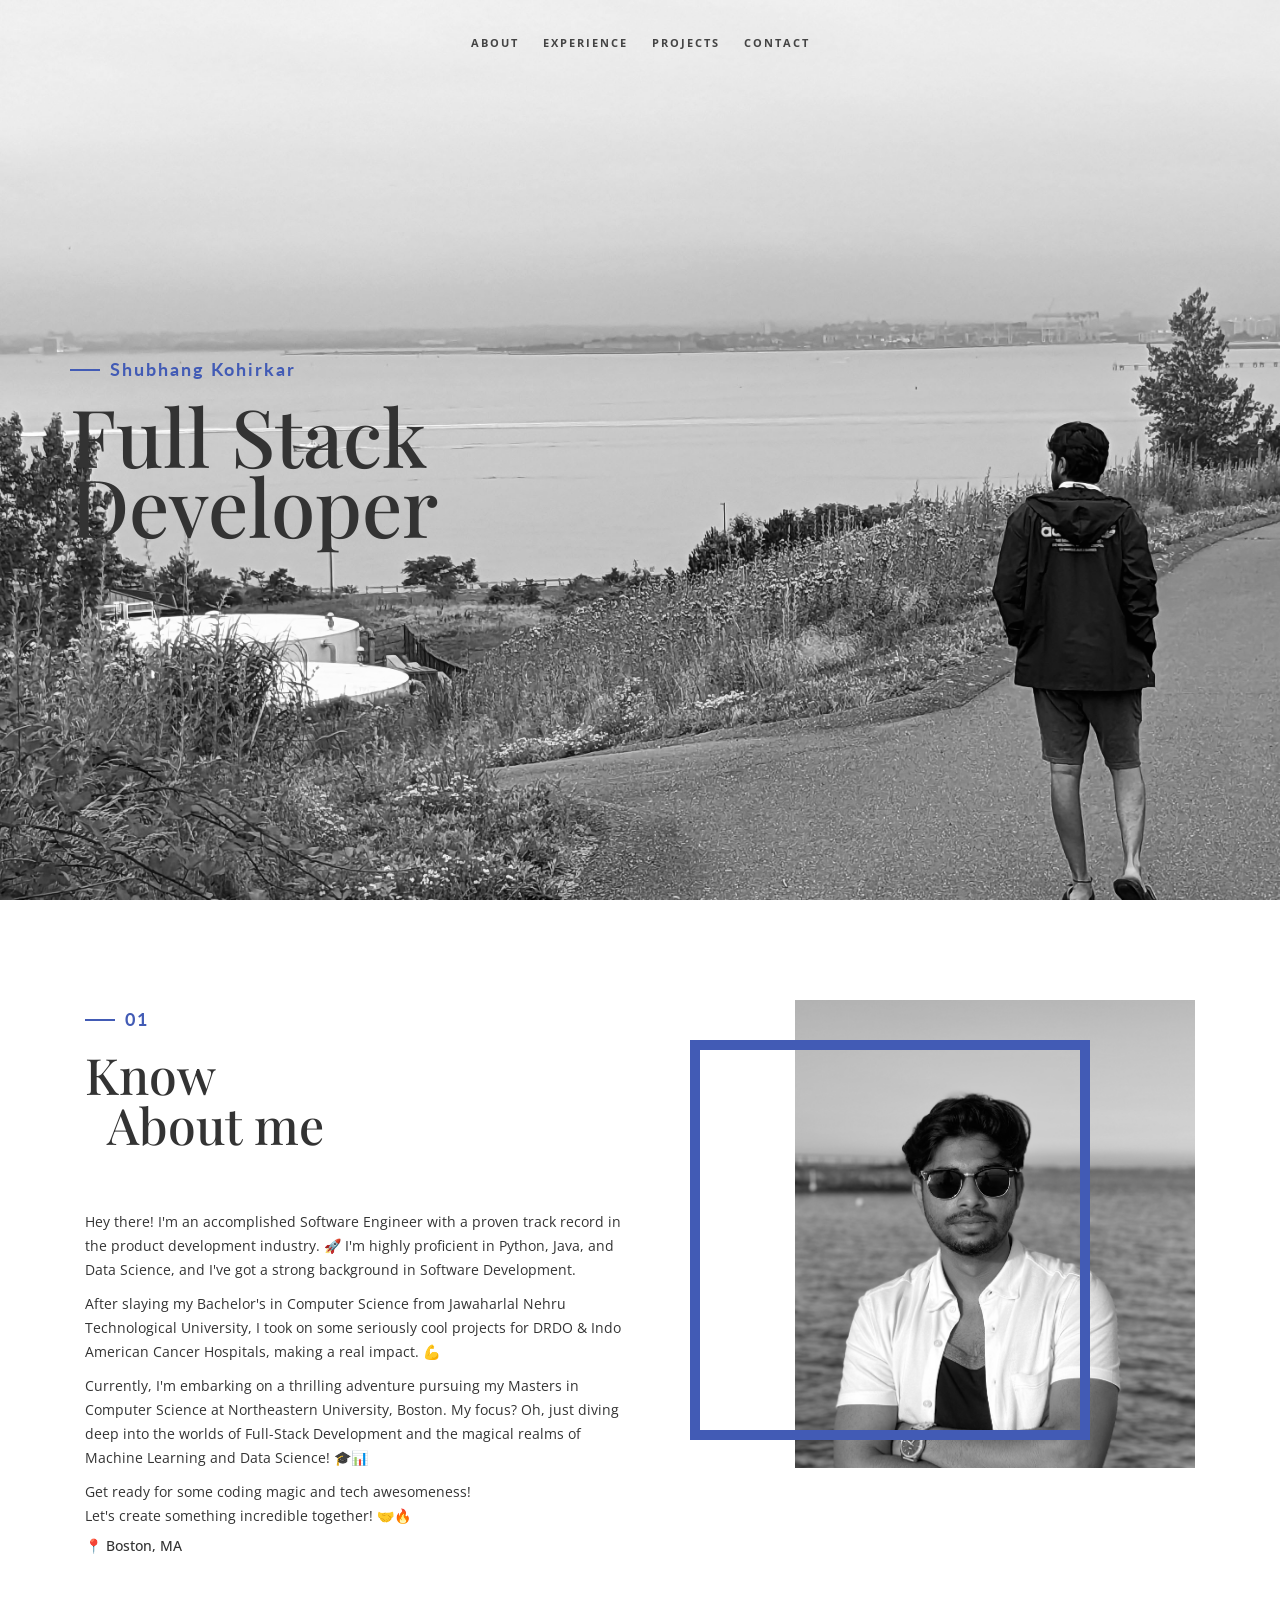
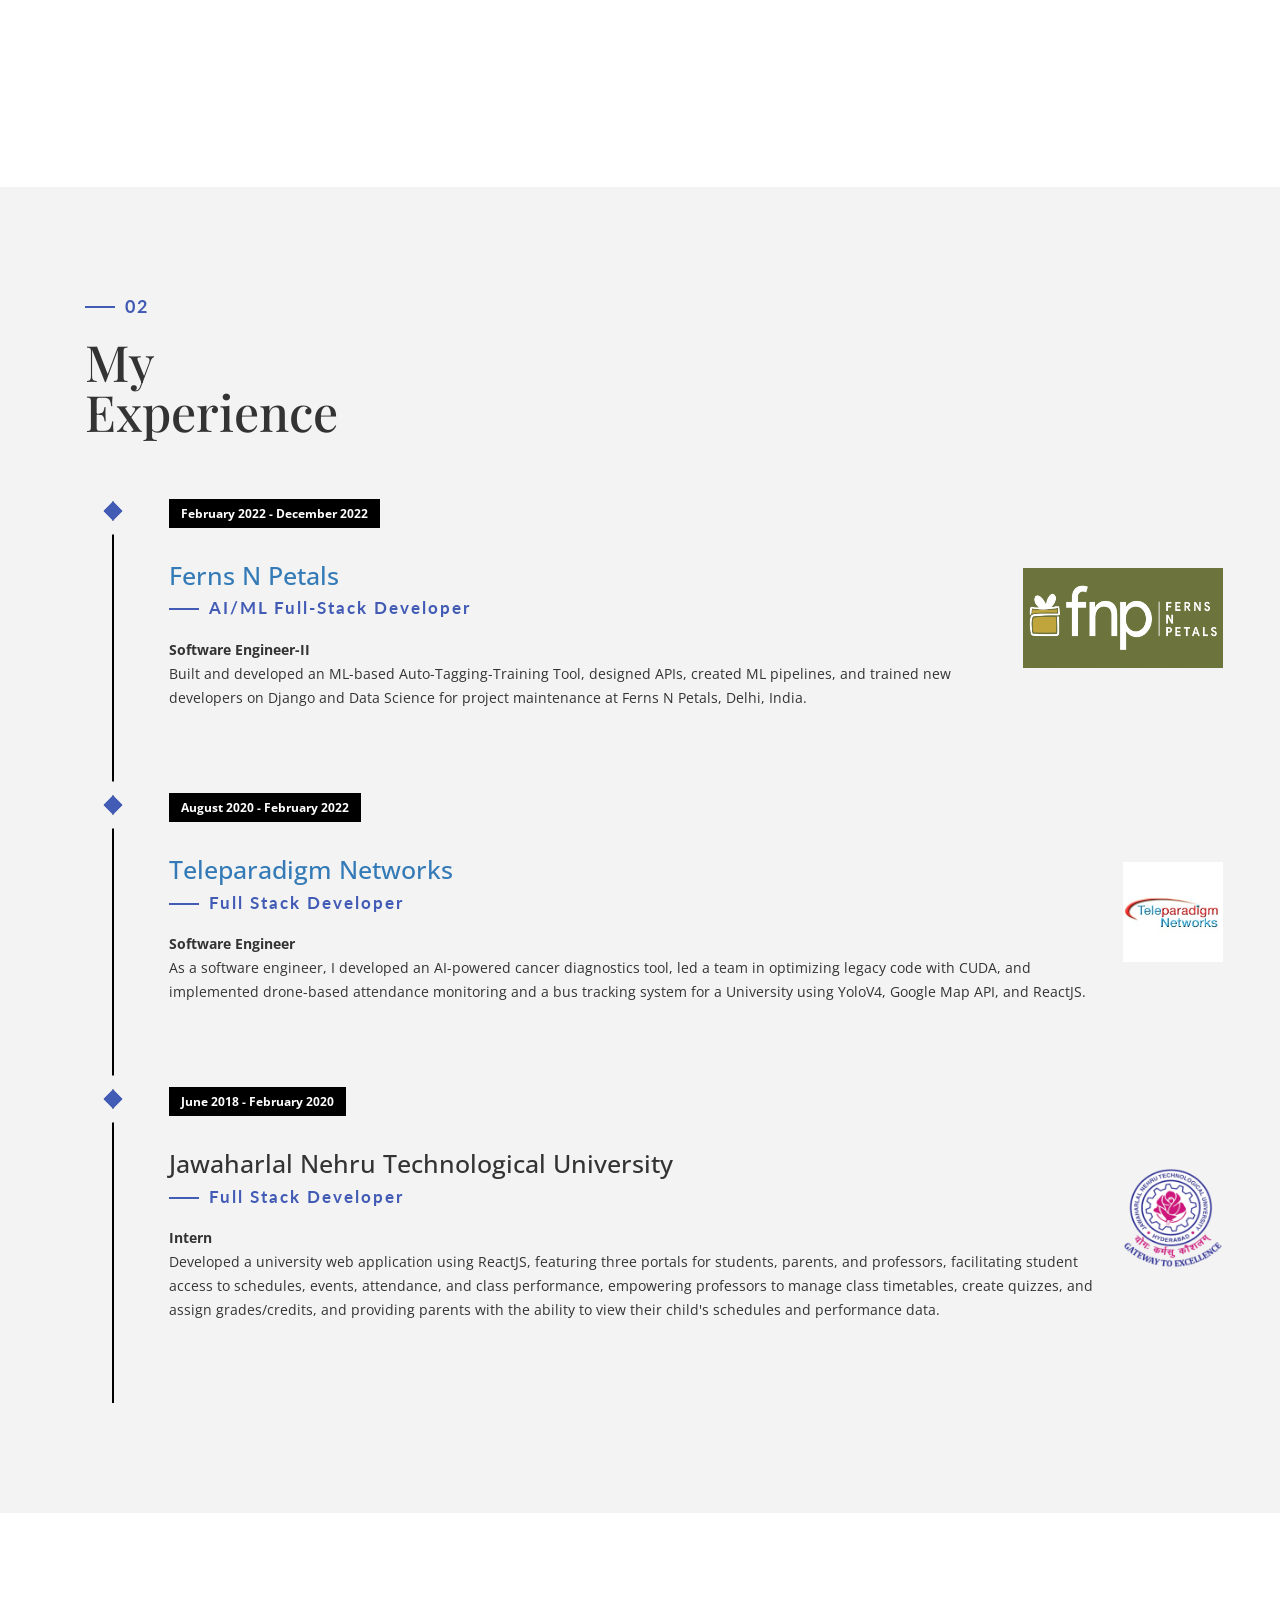
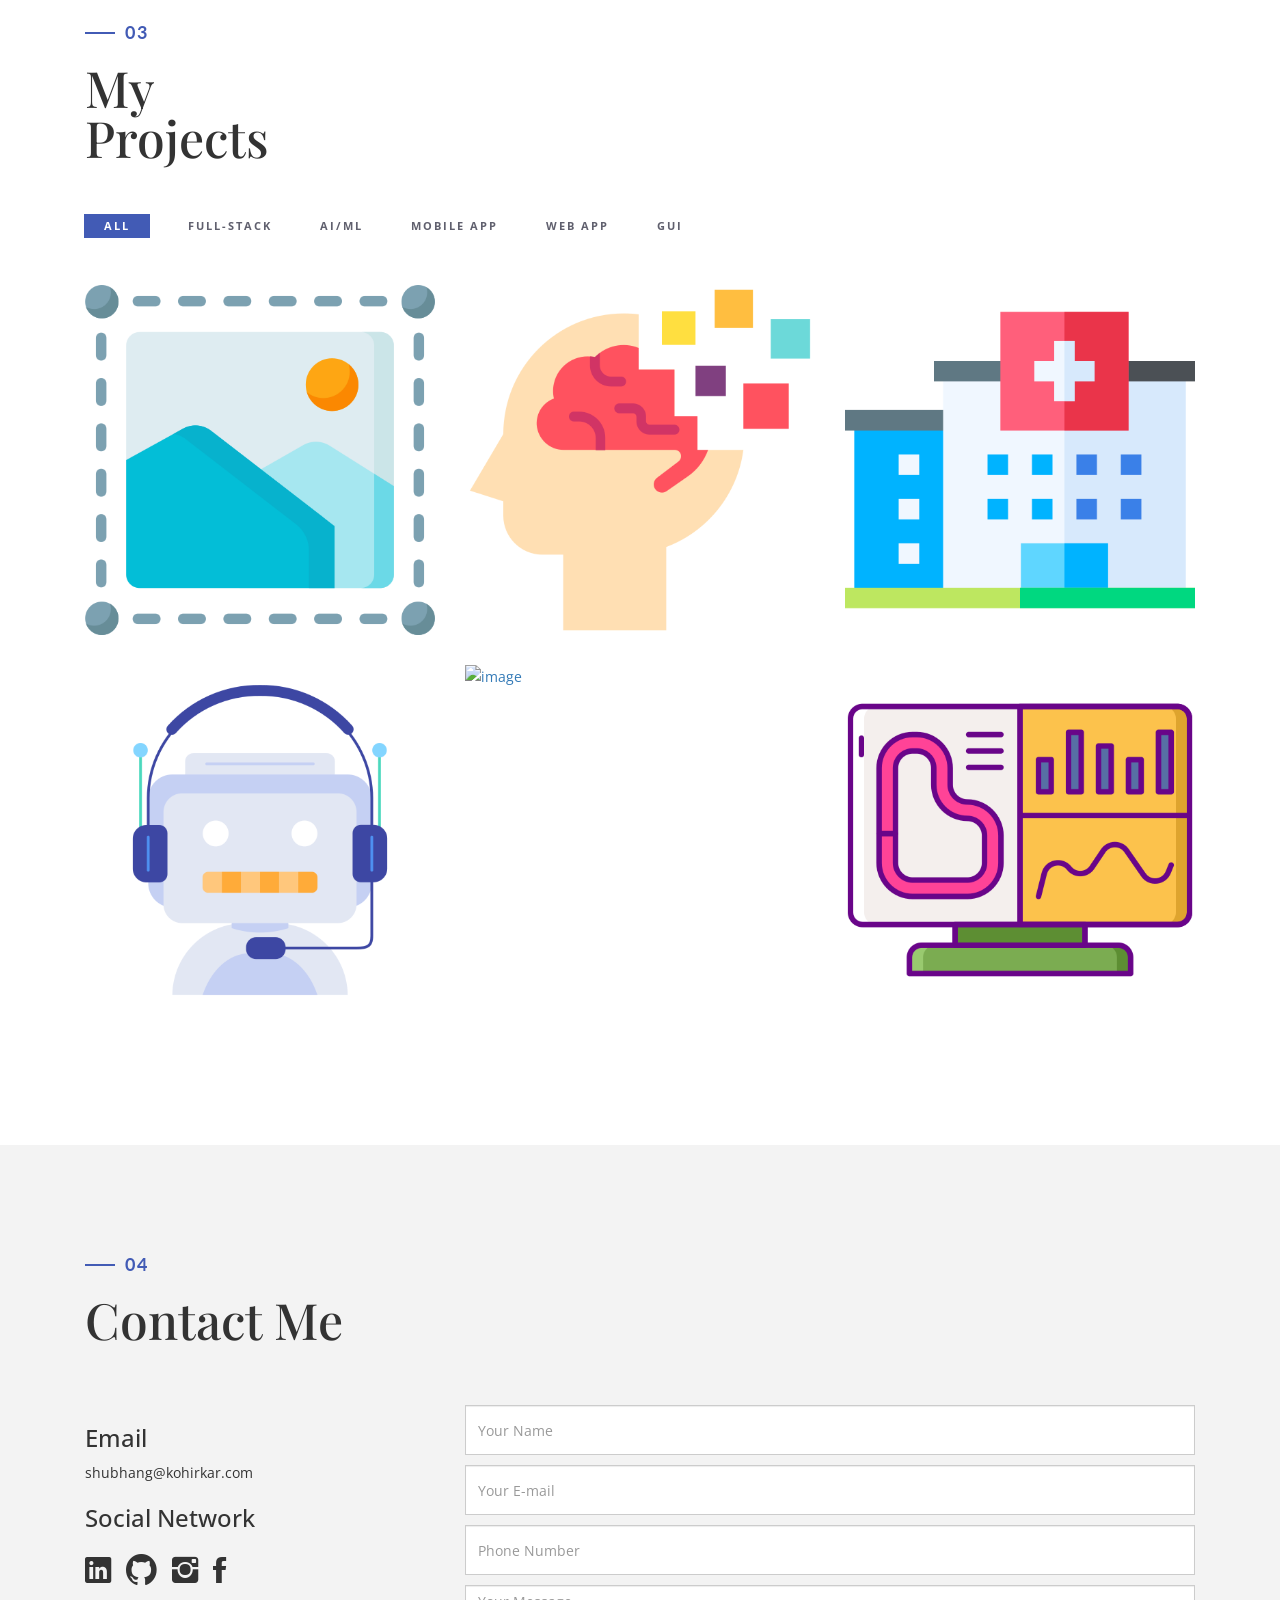
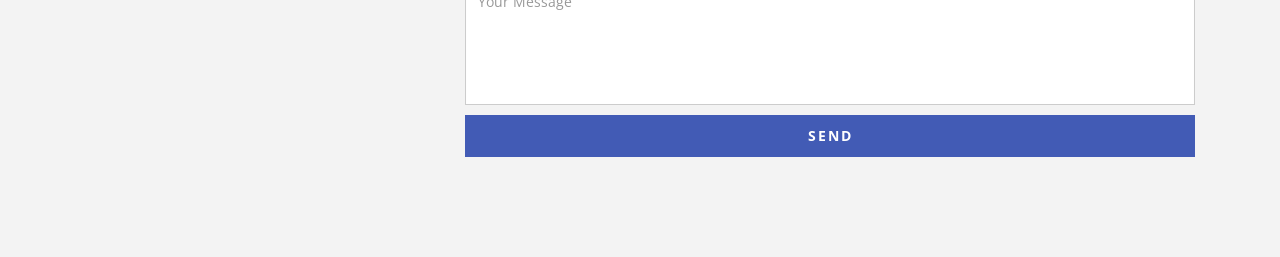
==== commit 0f856e83: "form working with EmailJS." ====
--- a/index.html
+++ b/index.html
@@ -5,7 +5,7 @@
     <meta charset="utf-8">
     <meta http-equiv="X-UA-Compatible" content="IE=edge">
     <meta name="viewport" content="width=device-width, initial-scale=1">
-    <title>Shubhang - Portfolio</title>
+    <title>Shubhang Kohirkar</title>
     <link rel="icon" href="img/shubhang.ico" type="image/x-icon">
     <!-- Bootstrap -->
     <link href="css/bootstrap.min.css" rel="stylesheet">
@@ -332,12 +332,12 @@
 
                 <h3>Social Network</h3>
                 <ul class="social">
-                    <li><a href="#"><i class="ion-social-facebook"></i></a></li>
-                    <li><a href="#"><i class="ion-social-twitter"></i></a></li>
-                    <li><a href="#"><i class="ion-social-instagram"></i></a></li>
-                    <li><a href="#"><i class="ion-social-dribbble"></i></a></li>
-                    <li><a href="#"><i class="ion-social-github"></i></a></li>
-                    
+
+                    <li><a href="https://www.linkedin.com/in/shubhang-kohirkar/" target="_blank"><i class="ion-social-linkedin"></i></a></li>
+                    <li><a href="https://github.com/RazerEdge64" target="_blank"><i class="ion-social-github"></i></a></li>
+                    <li><a href="https://www.instagram.com/shubhang_kohirkar/" target="_blank"><i class="ion-social-instagram"></i></a></li>
+                    <li><a href="https://www.facebook.com/shubhang.kohirkar/" target="_blank"><i class="ion-social-facebook"></i></a></li>
+
                 </ul>
                 <div class="clearfix"></div>
                 <div class="h-50"></div>
@@ -497,6 +497,7 @@
 
     <!-- jQuery -->
     <script src="js/jquery.js"></script>
+    <script src="js/email.min.js"></script>
     <!--  plugins  -->
     <script src="js/bootstrap.min.js"></script>
     <script src="js/plugins.js"></script>
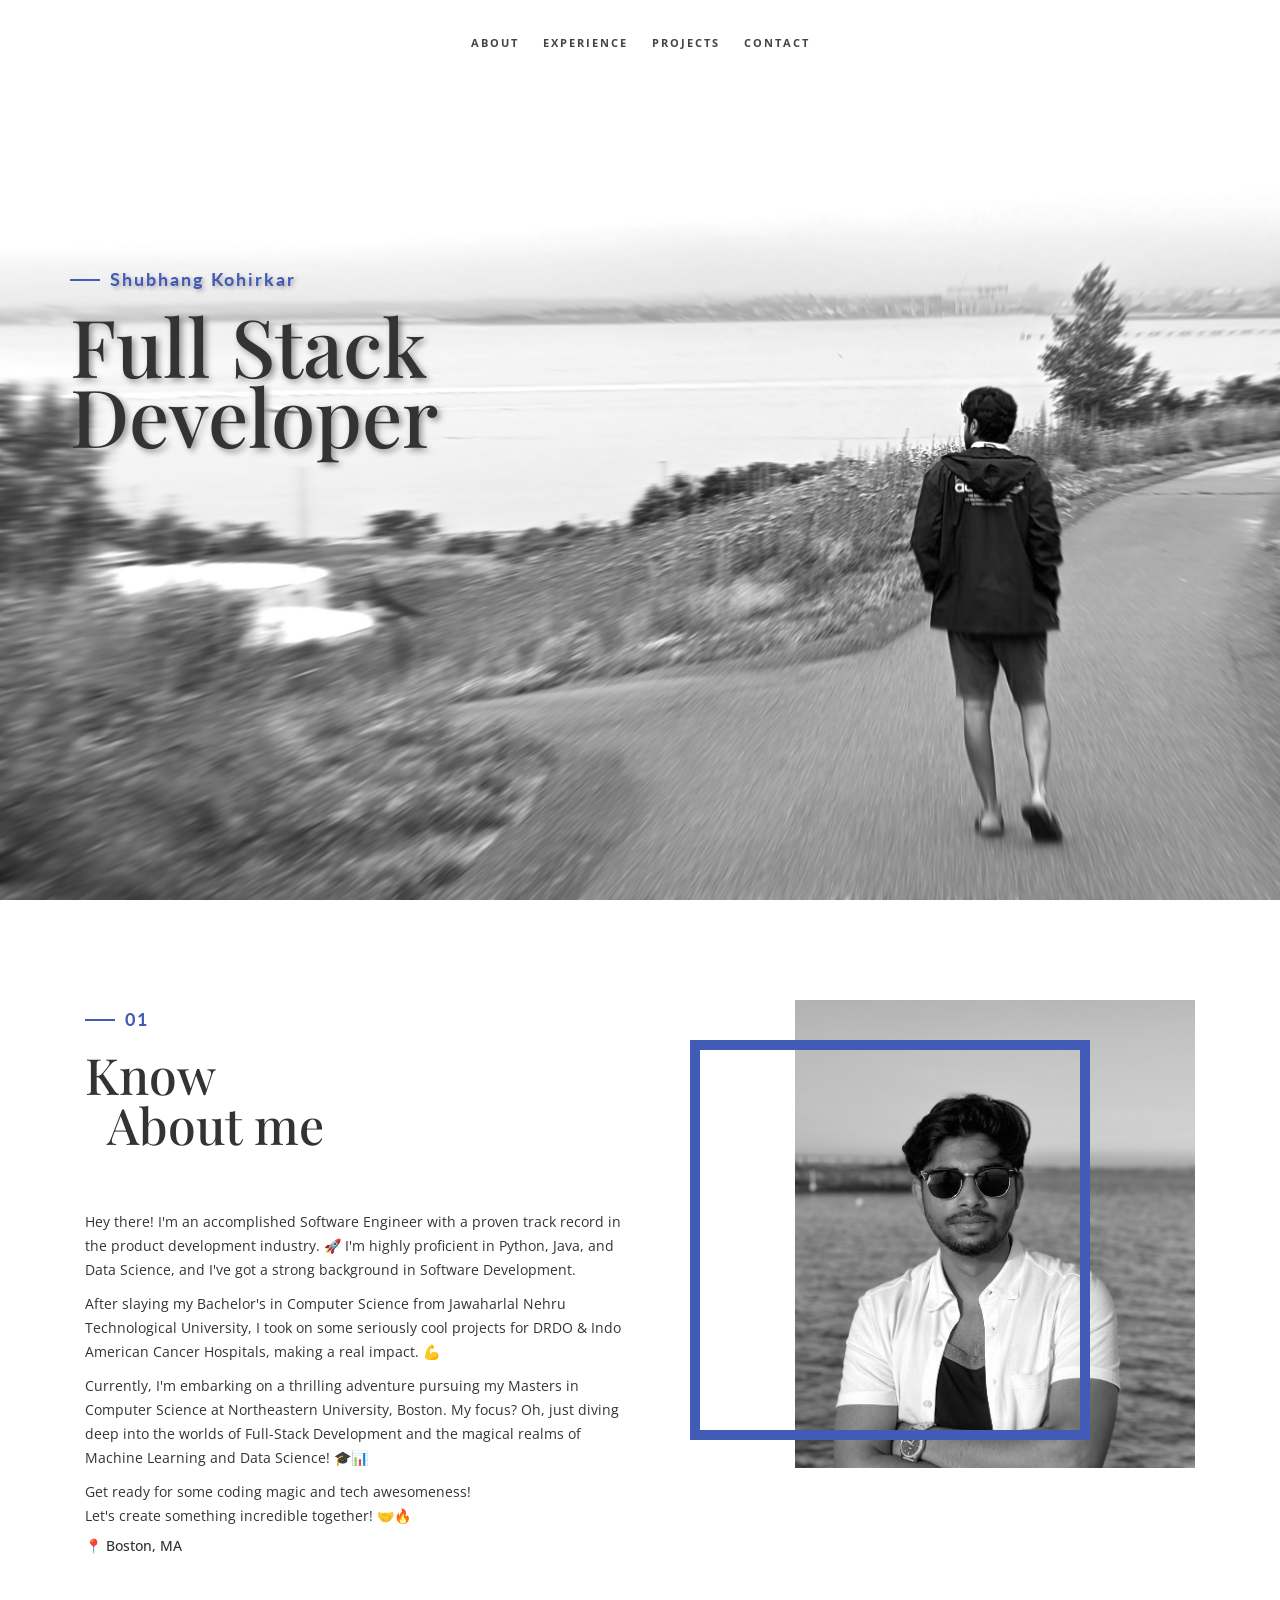
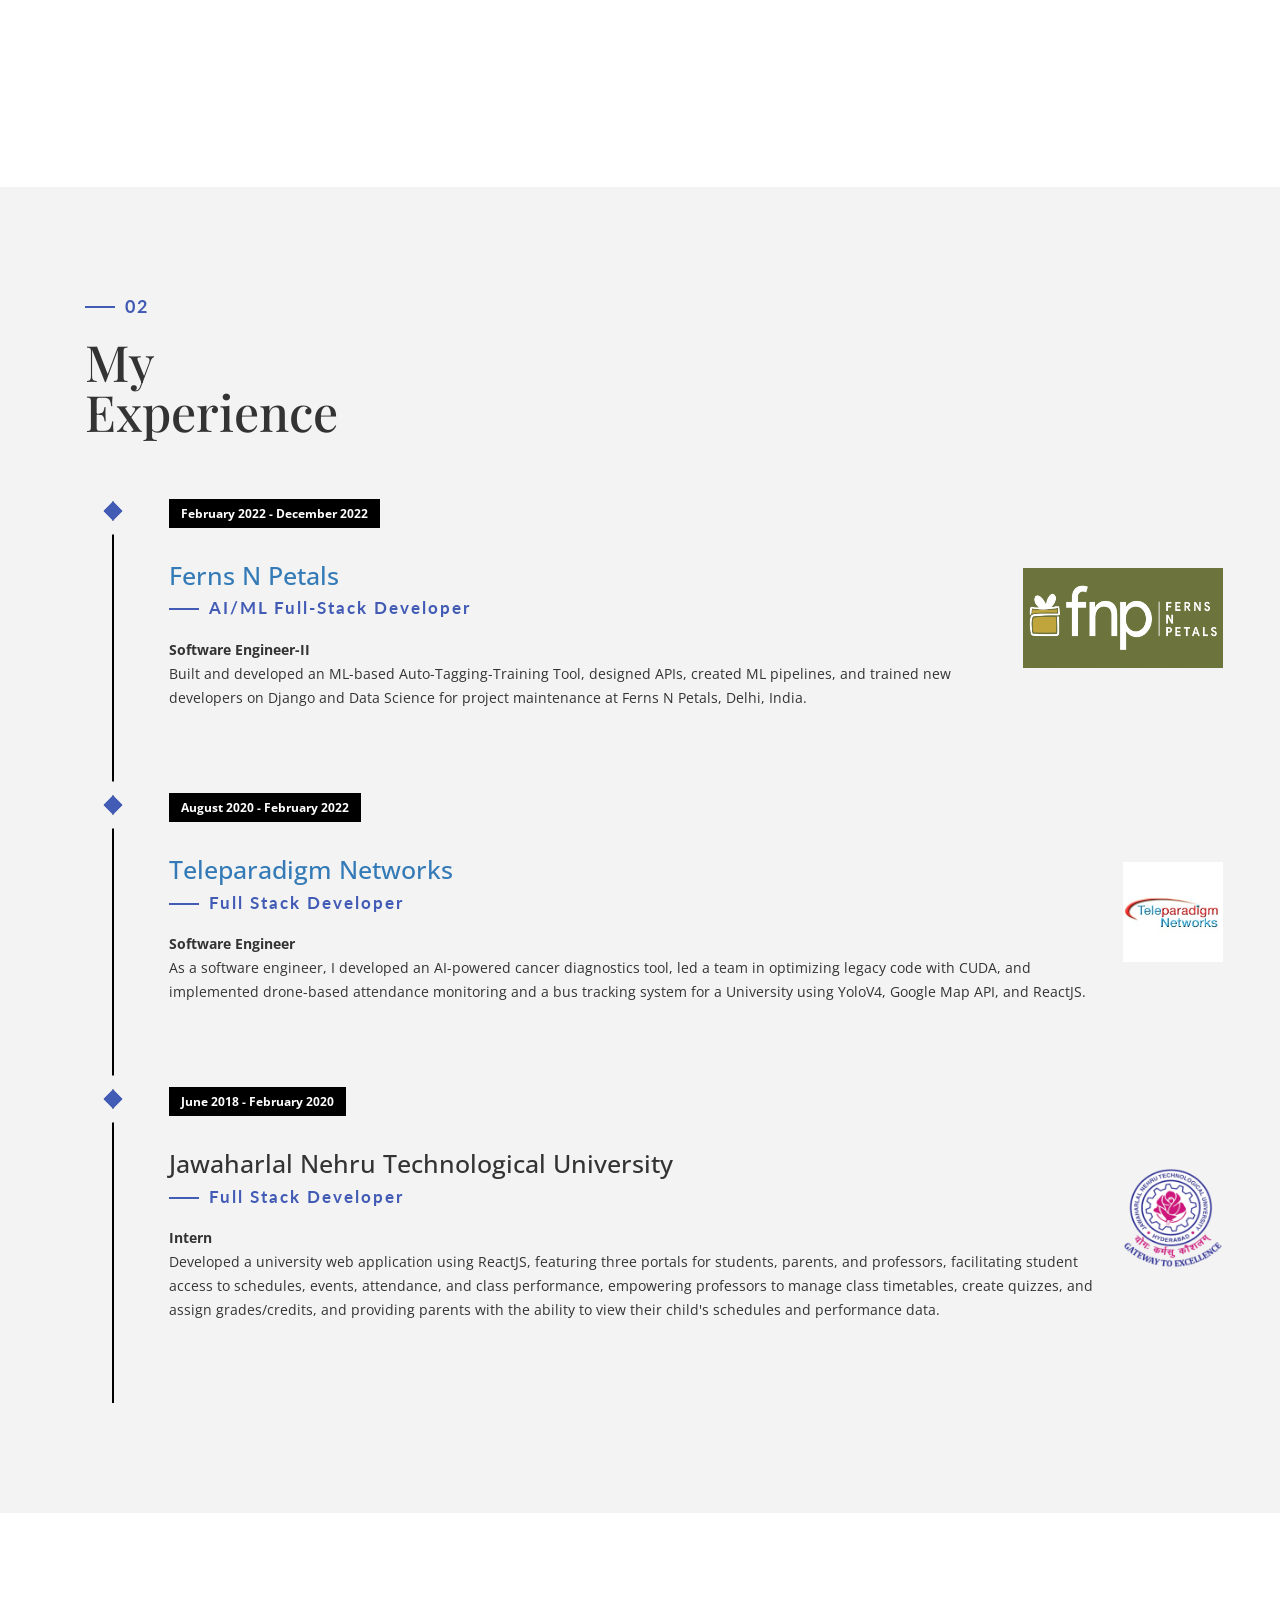
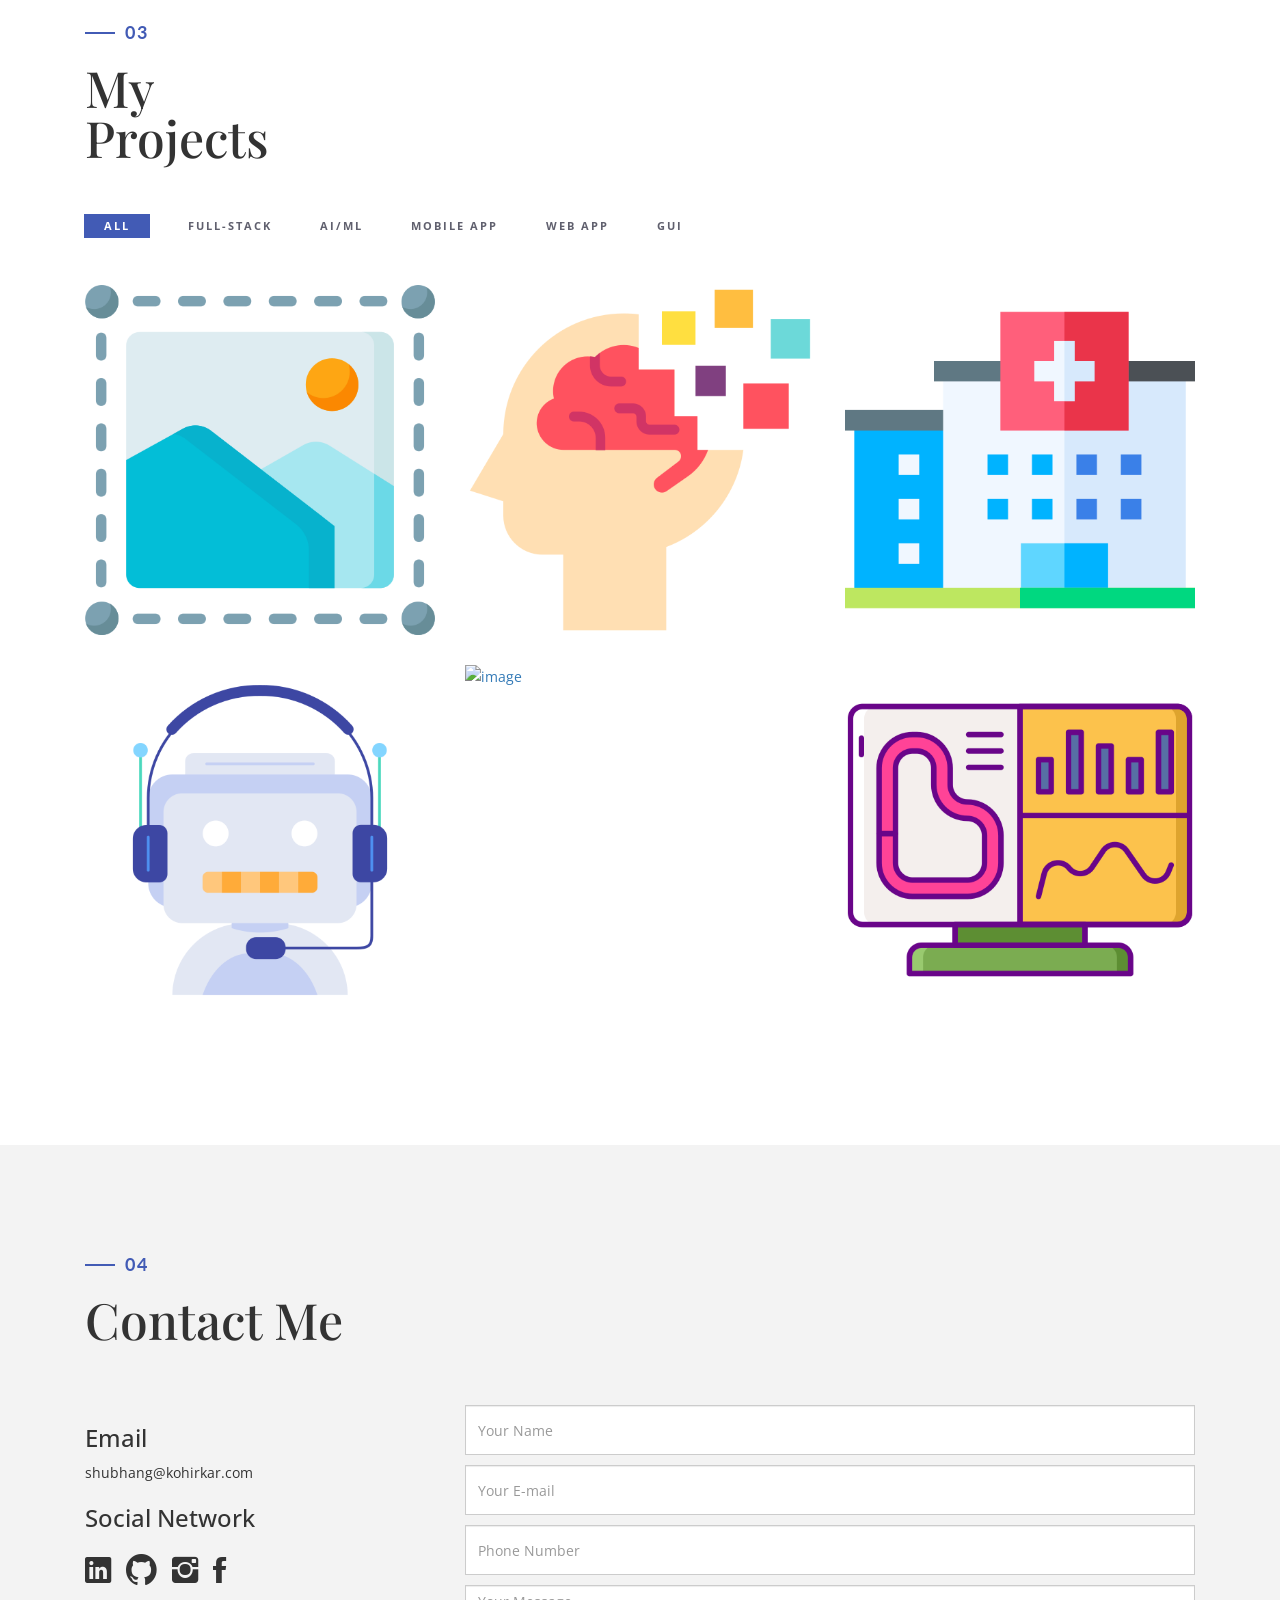
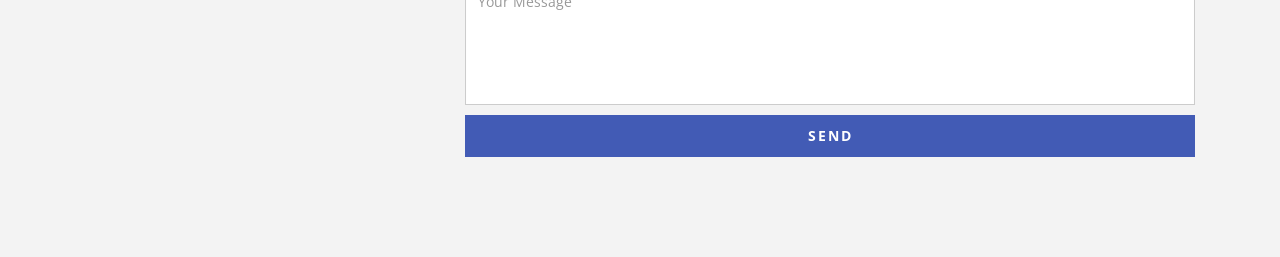
==== commit bf63a048: "table alignment" ====
--- a/index.html
+++ b/index.html
@@ -54,8 +54,9 @@
             <div class="disply-table">
                 <div class="table-cell" data-aos="fade-up" data-aos-delay="0">
                     <div class="content-wrapper">
-                        <h4>Shubhang Kohirkar</h4>
-                        <h1>Full Stack<br /> Developer</h1>
+                        <h4 style="text-shadow: 2px 2px 4px rgba(0, 0, 0, 0.3);">Shubhang Kohirkar</h4>
+                        <h1 style="text-shadow: 3px 3px 6px rgba(0, 0, 0, 0.4);">Full Stack<br /> Developer</h1>
+
                     </div>
     
                     <!-- <h4>Shubhang Kohirkar</h4>
--- a/css/style.css
+++ b/css/style.css
@@ -40,6 +40,7 @@
     font-family: 'Playfair Display', serif;
     font-size: 80px;
     line-height: 70px;
+    /*margin-top: 10px;*/
 }
 
 h4 {
@@ -50,6 +51,7 @@
     color: #425BB5;
     margin-left: 40px;
     font-weight: 700;
+    /*margin-top: 10px;*/
 }
 
 h4:before {
@@ -282,20 +284,25 @@
 ==================================================*/
 
 #home {
-    background: url(../img/home-bg-1.jpg);
+    background: url(../img/home-bg-1-blur.jpeg);
     background-size: cover;
     height: 100vh;
-}
+    position: relative;
+    overflow: hidden;
+
+}
+
 
 .table-cell {
     display: table-cell;
     vertical-align: middle;
+    /*transform: translateY(-30px);*/
 }
 
 
 .disply-table {
     display: table;
-    height: 100vh;
+    height: 80vh;
 }
 
 
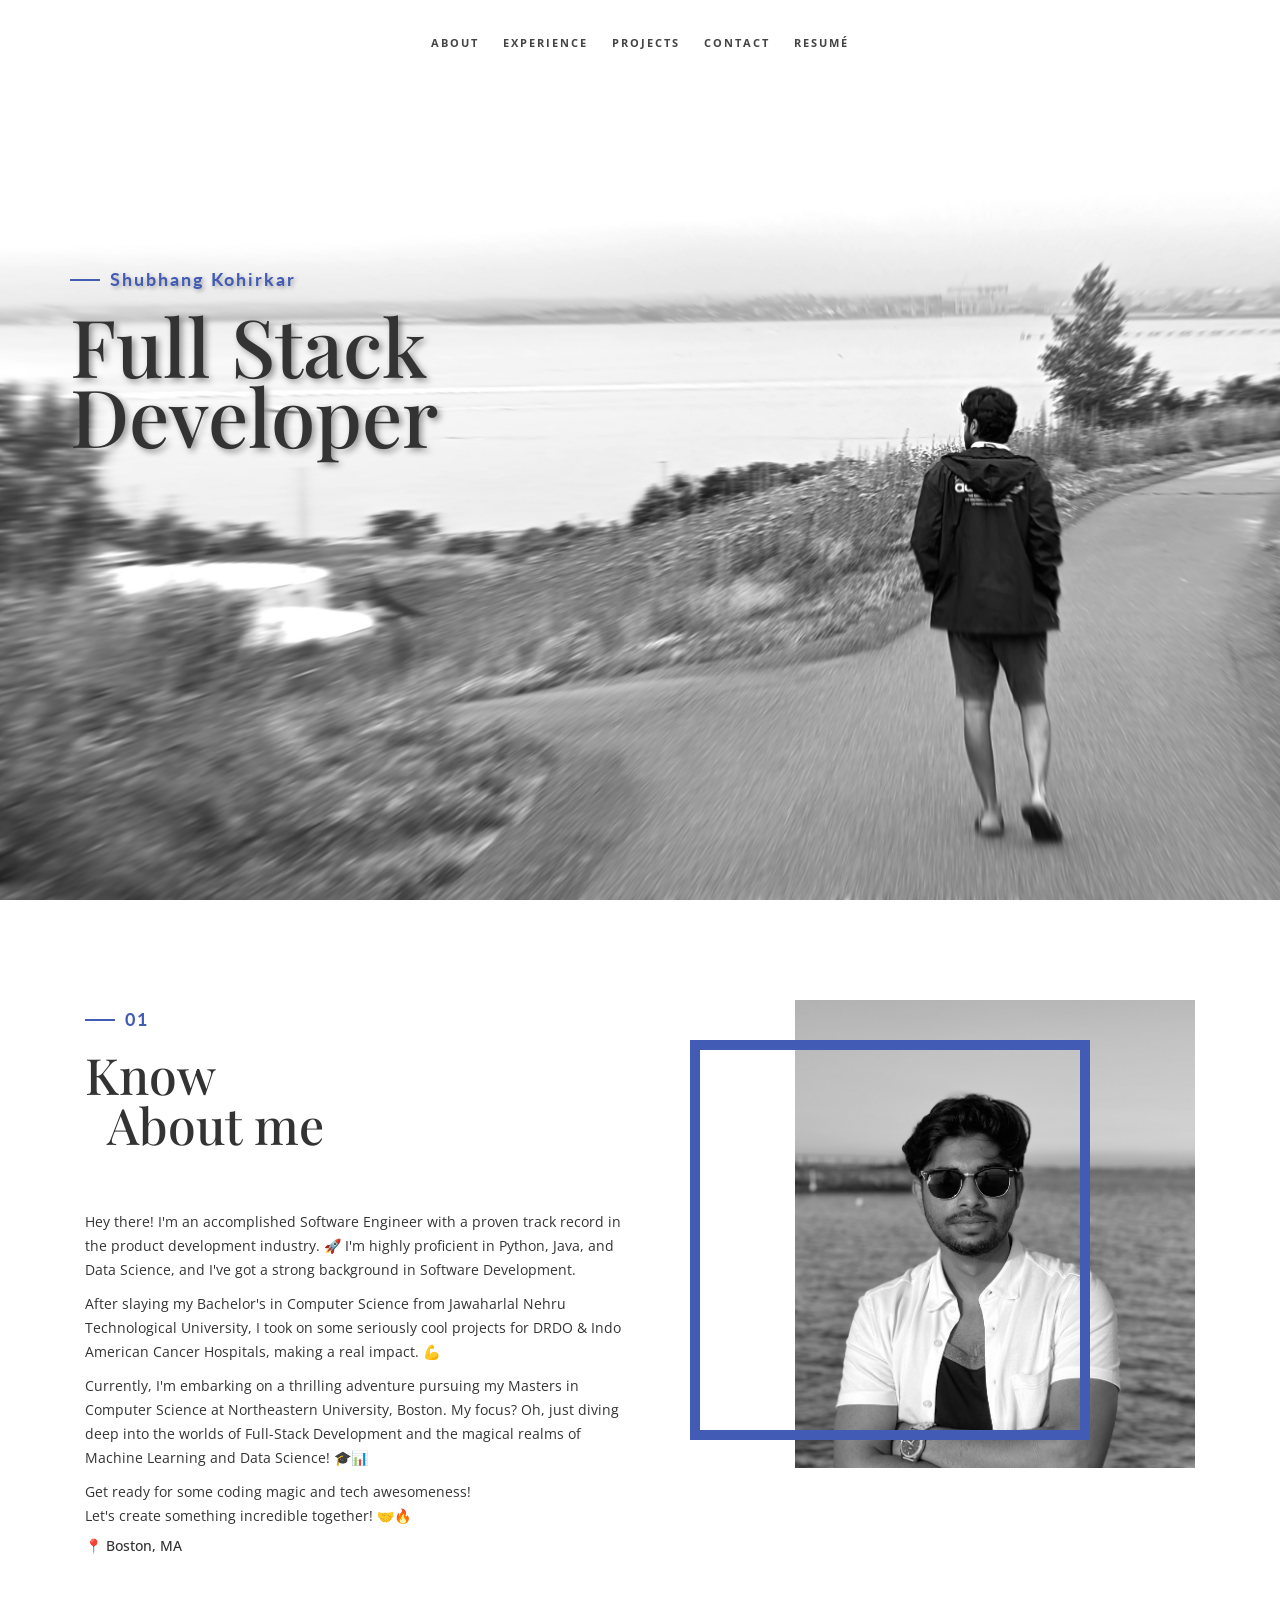
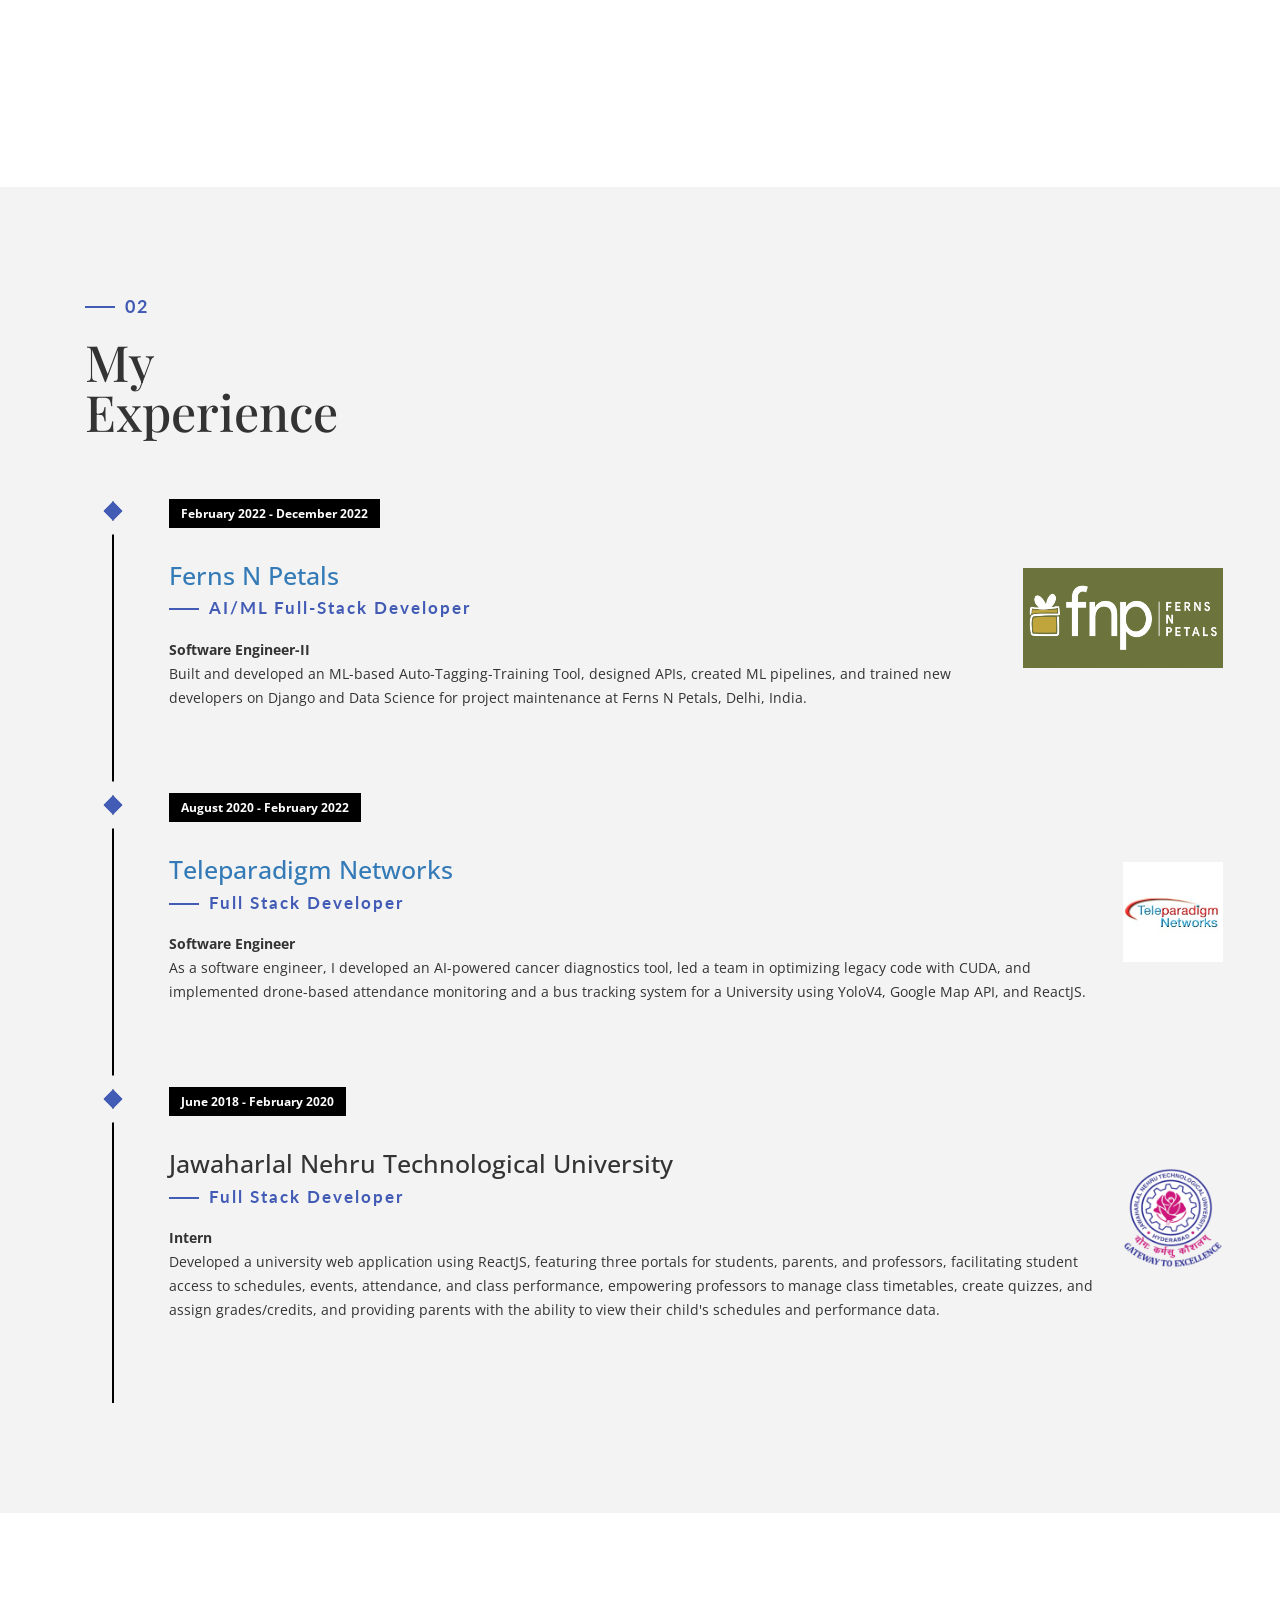
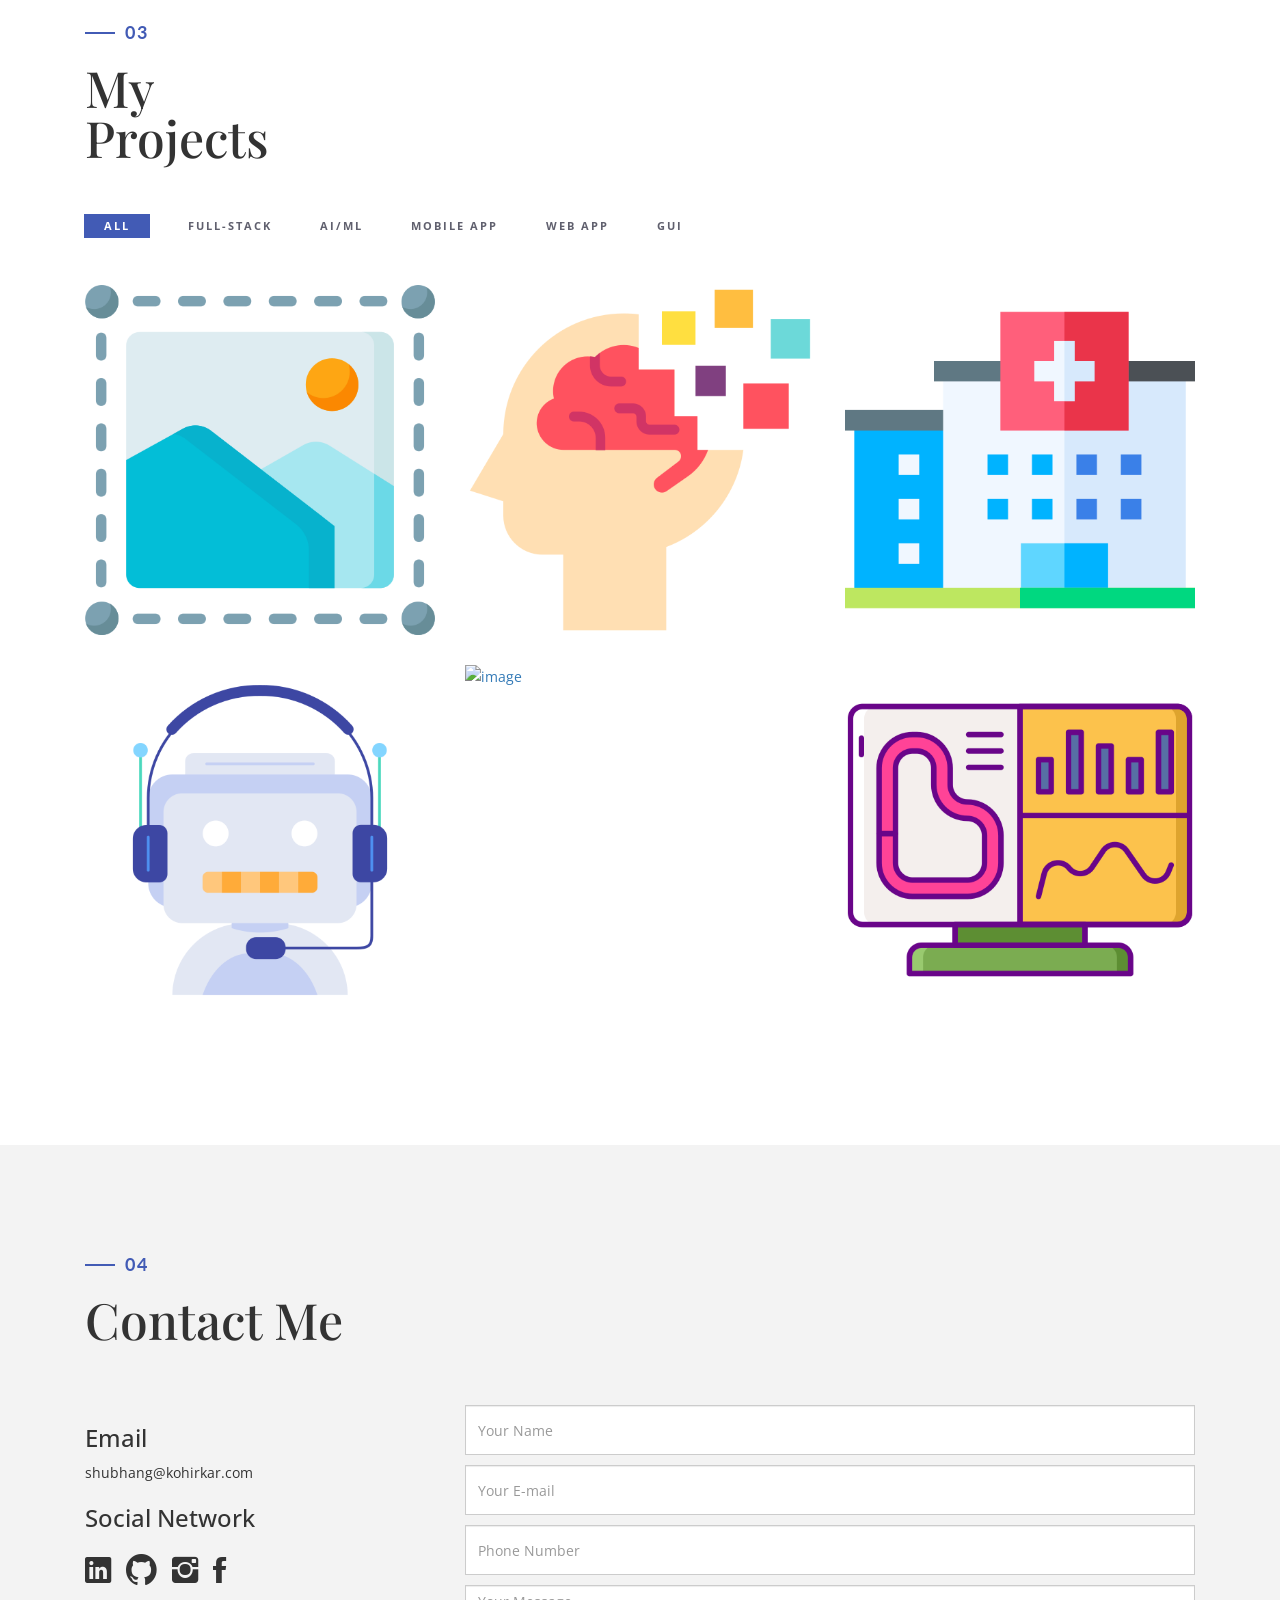
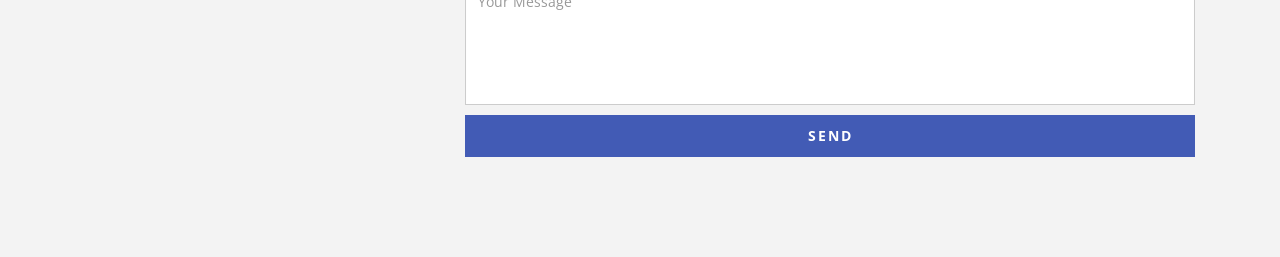
==== commit 5793d53c: "resume" ====
--- a/index.html
+++ b/index.html
@@ -43,6 +43,7 @@
                 <li><a href="#experience">experience</a></li>
                 <li><a href="#projects">projects</a></li>
                 <li><a href="#contact">contact</a></li>
+                <li><a href="./Resume/resume1.pdf" target="_blank">Resumé</a></li>
             </ul>
         </nav>
     </header>
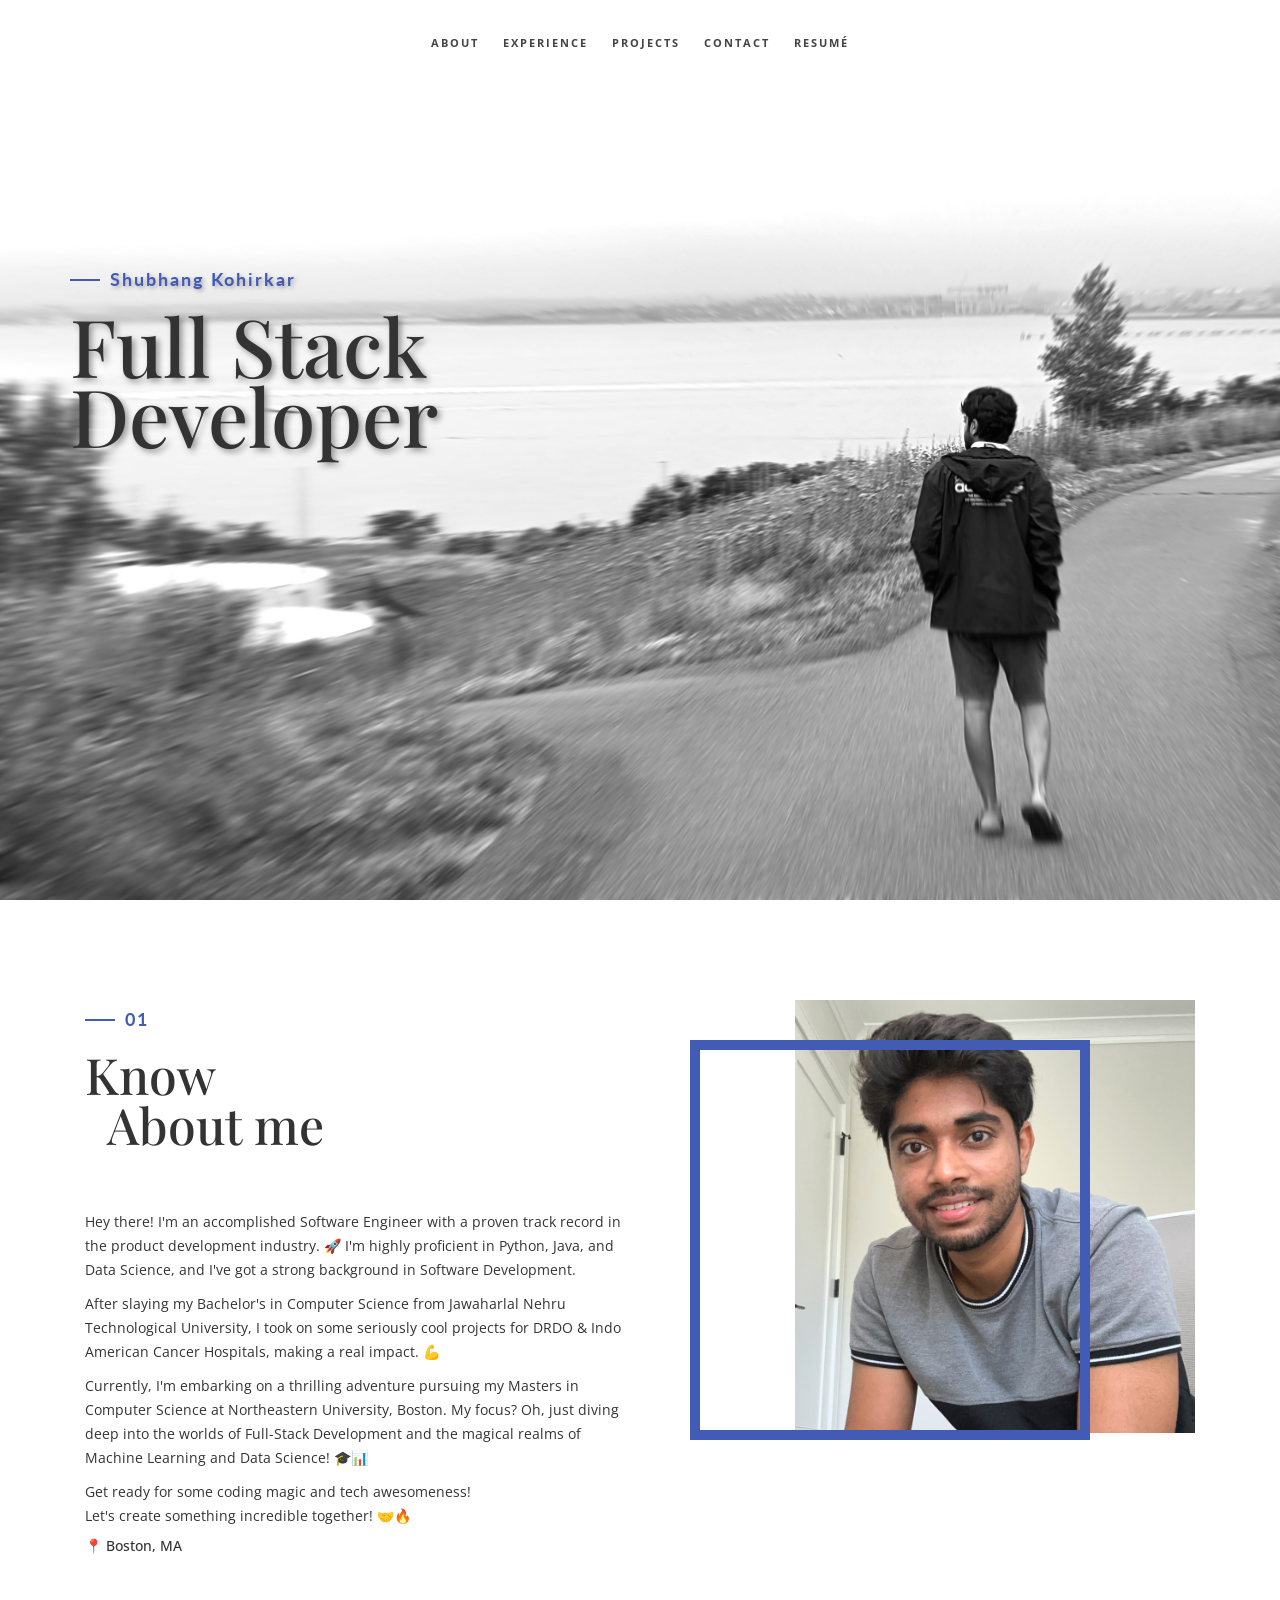
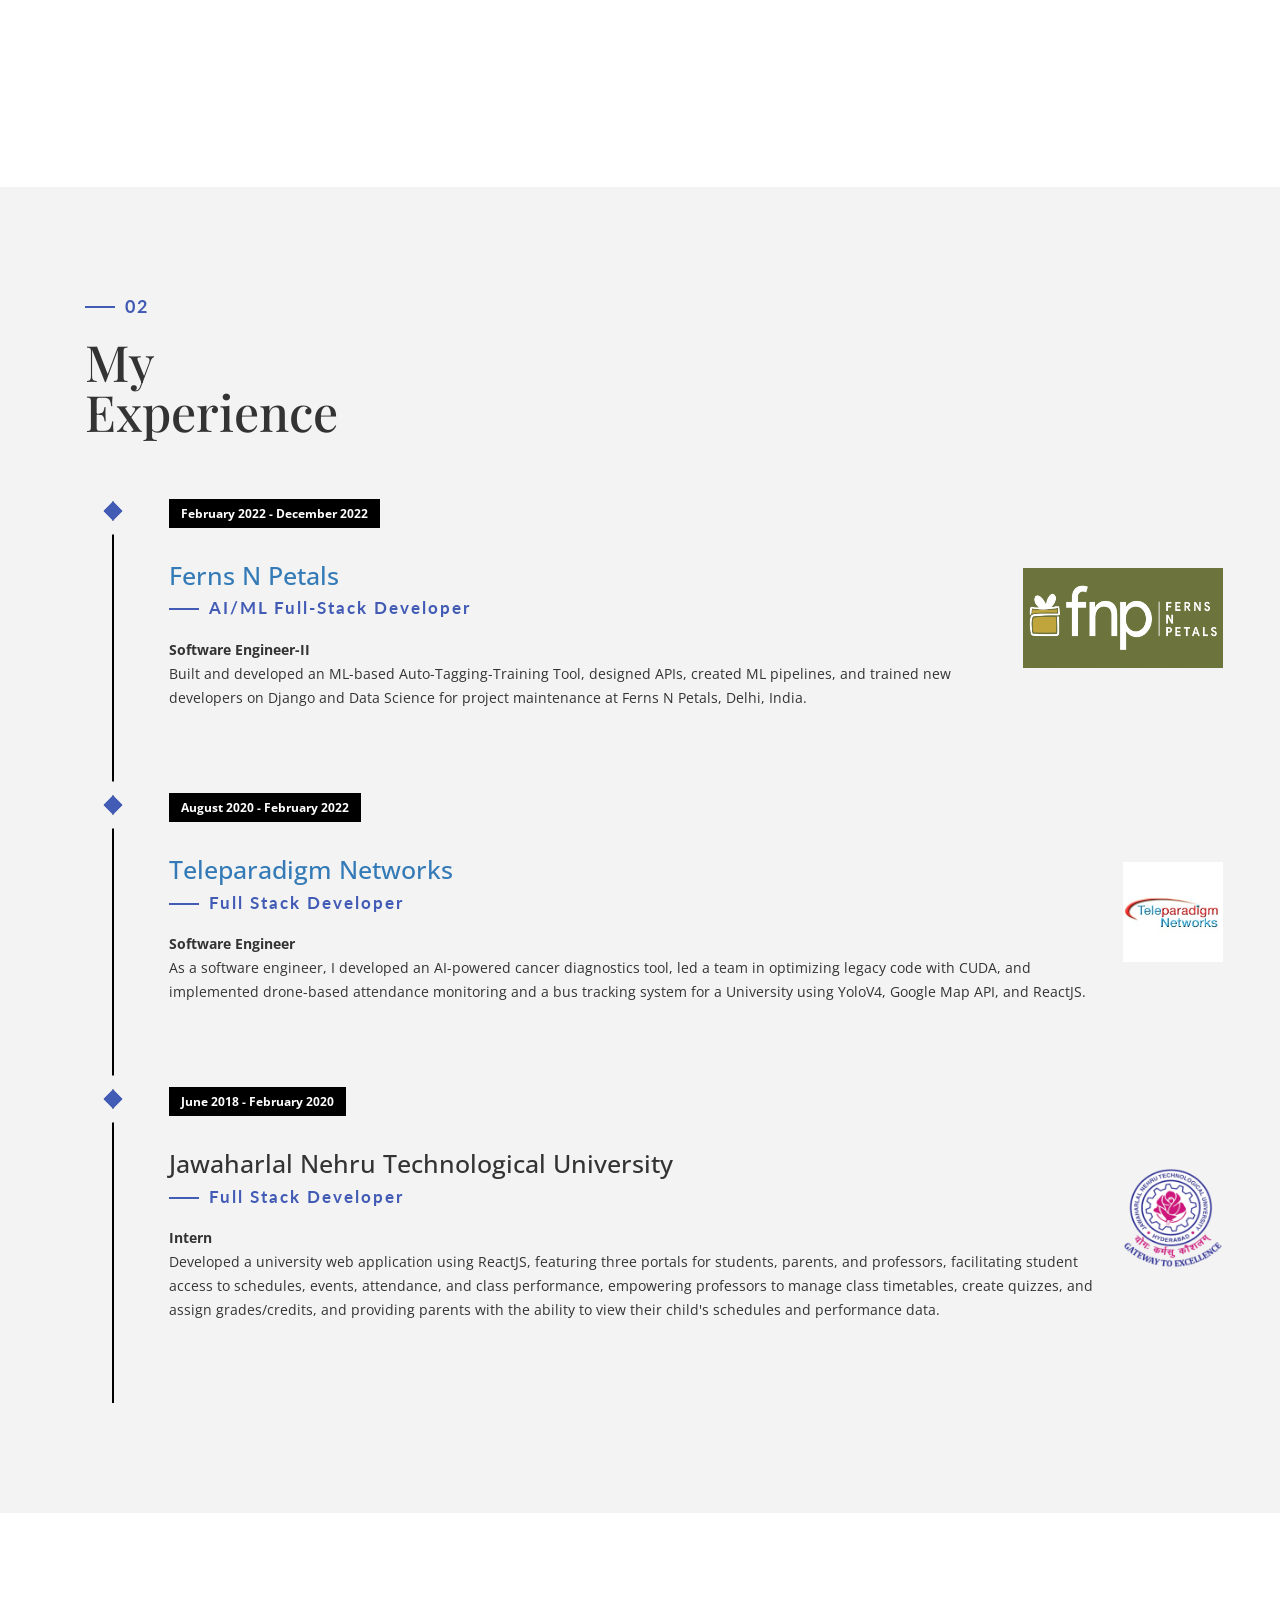
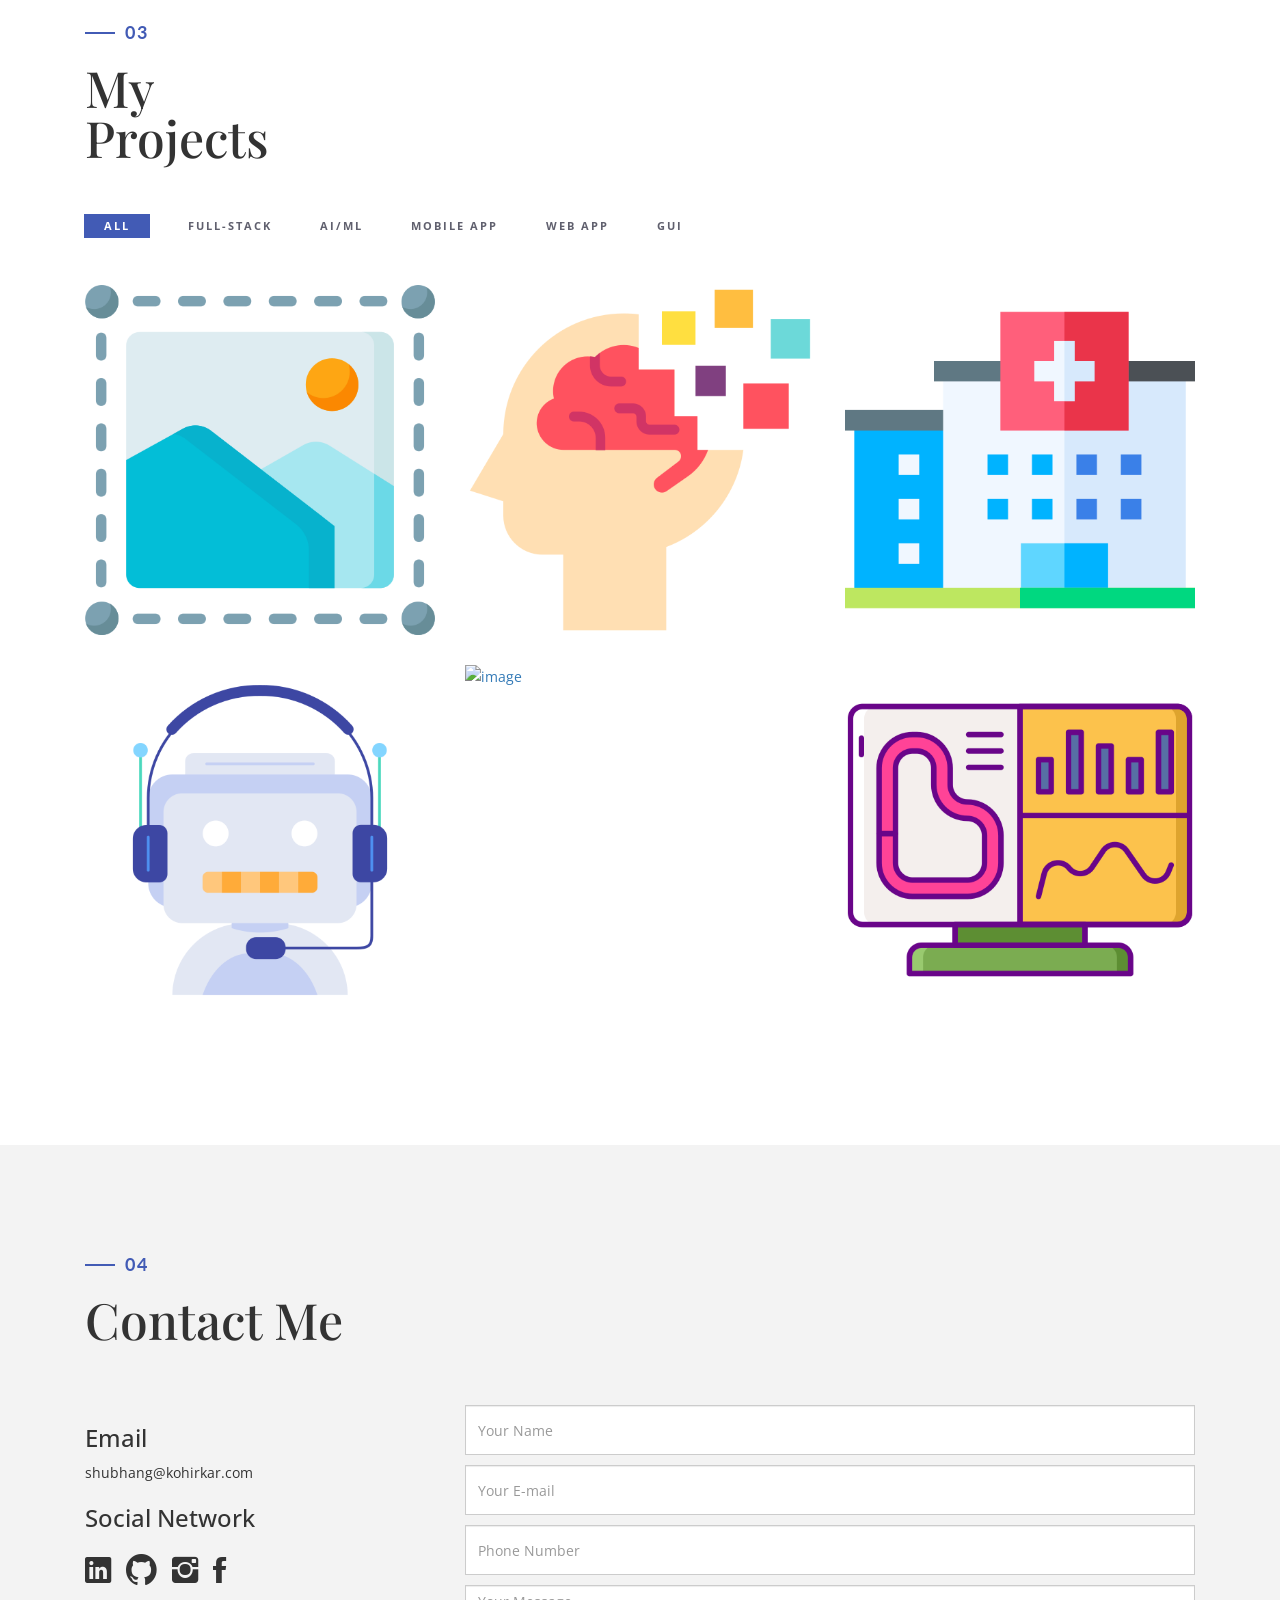
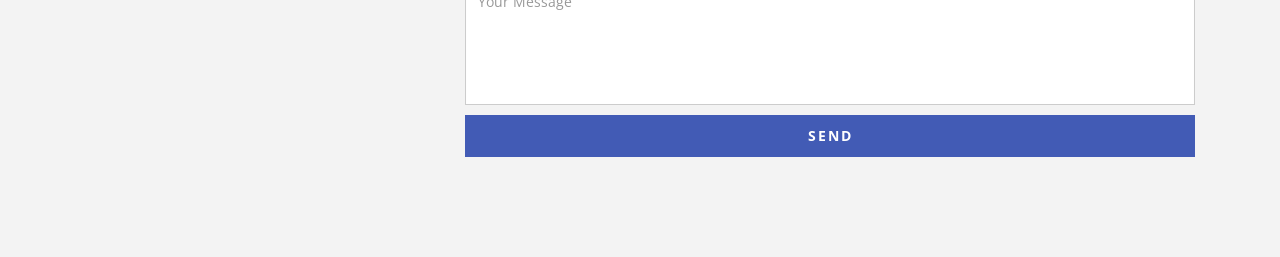
==== commit 1187d8eb: "changed bg" ====
--- a/index.html
+++ b/index.html
@@ -14,13 +14,20 @@
     <link href="css/aos.css" rel="stylesheet">
     <!-- main style -->
     <link href="css/style.css" rel="stylesheet">
-    <!-- HTML5 shim and Respond.js for IE8 support of HTML5 elements and media queries -->
-    <!-- WARNING: Respond.js doesn't work if you view the page via file:// -->
-    <!--[if lt IE 9]>
       <script src="https://oss.maxcdn.com/html5shiv/3.7.3/html5shiv.min.js"></script>
       <script src="https://oss.maxcdn.com/respond/1.4.2/respond.min.js"></script>
     <![endif]-->
 </head>
+
+<!-- Google tag (gtag.js) -->
+<script async src="https://www.googletagmanager.com/gtag/js?id=G-7TX599EX6J"></script>
+<script>
+  window.dataLayer = window.dataLayer || [];
+  function gtag(){dataLayer.push(arguments);}
+  gtag('js', new Date());
+
+  gtag('config', 'G-7TX599EX6J');
+</script>
 
 <body>
 
@@ -57,11 +64,7 @@
                     <div class="content-wrapper">
                         <h4 style="text-shadow: 2px 2px 4px rgba(0, 0, 0, 0.3);">Shubhang Kohirkar</h4>
                         <h1 style="text-shadow: 3px 3px 6px rgba(0, 0, 0, 0.4);">Full Stack<br /> Developer</h1>
-
                     </div>
-    
-                    <!-- <h4>Shubhang Kohirkar</h4>
-                    <h1>Full Stack<br /> Developer</h1>  -->
                 </div>
             </div>
         </div>
--- a/css/style.css
+++ b/css/style.css
@@ -40,7 +40,6 @@
     font-family: 'Playfair Display', serif;
     font-size: 80px;
     line-height: 70px;
-    /*margin-top: 10px;*/
 }
 
 h4 {
@@ -284,6 +283,7 @@
 ==================================================*/
 
 #home {
+    /*background: url(../img/home-bg-1-blur.jpeg);*/
     background: url(../img/home-bg-1-blur.jpeg);
     background-size: cover;
     height: 100vh;
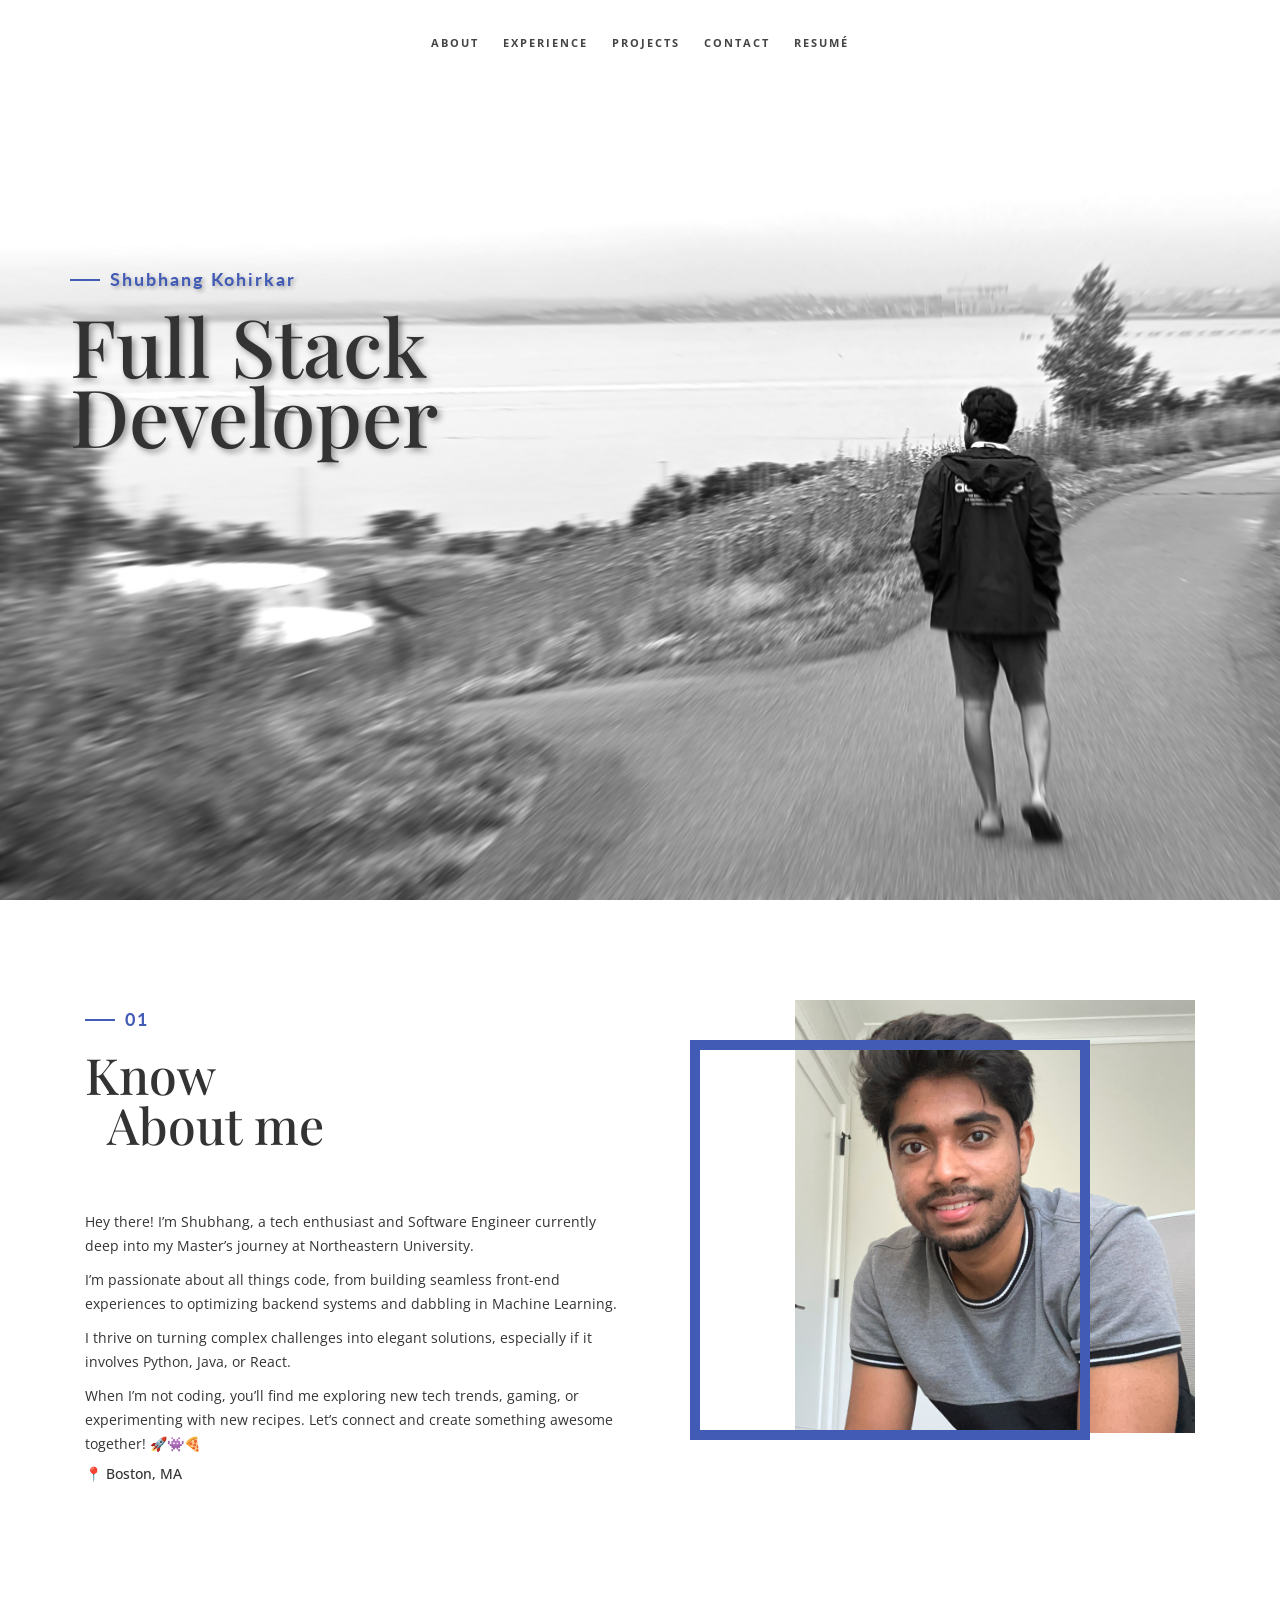
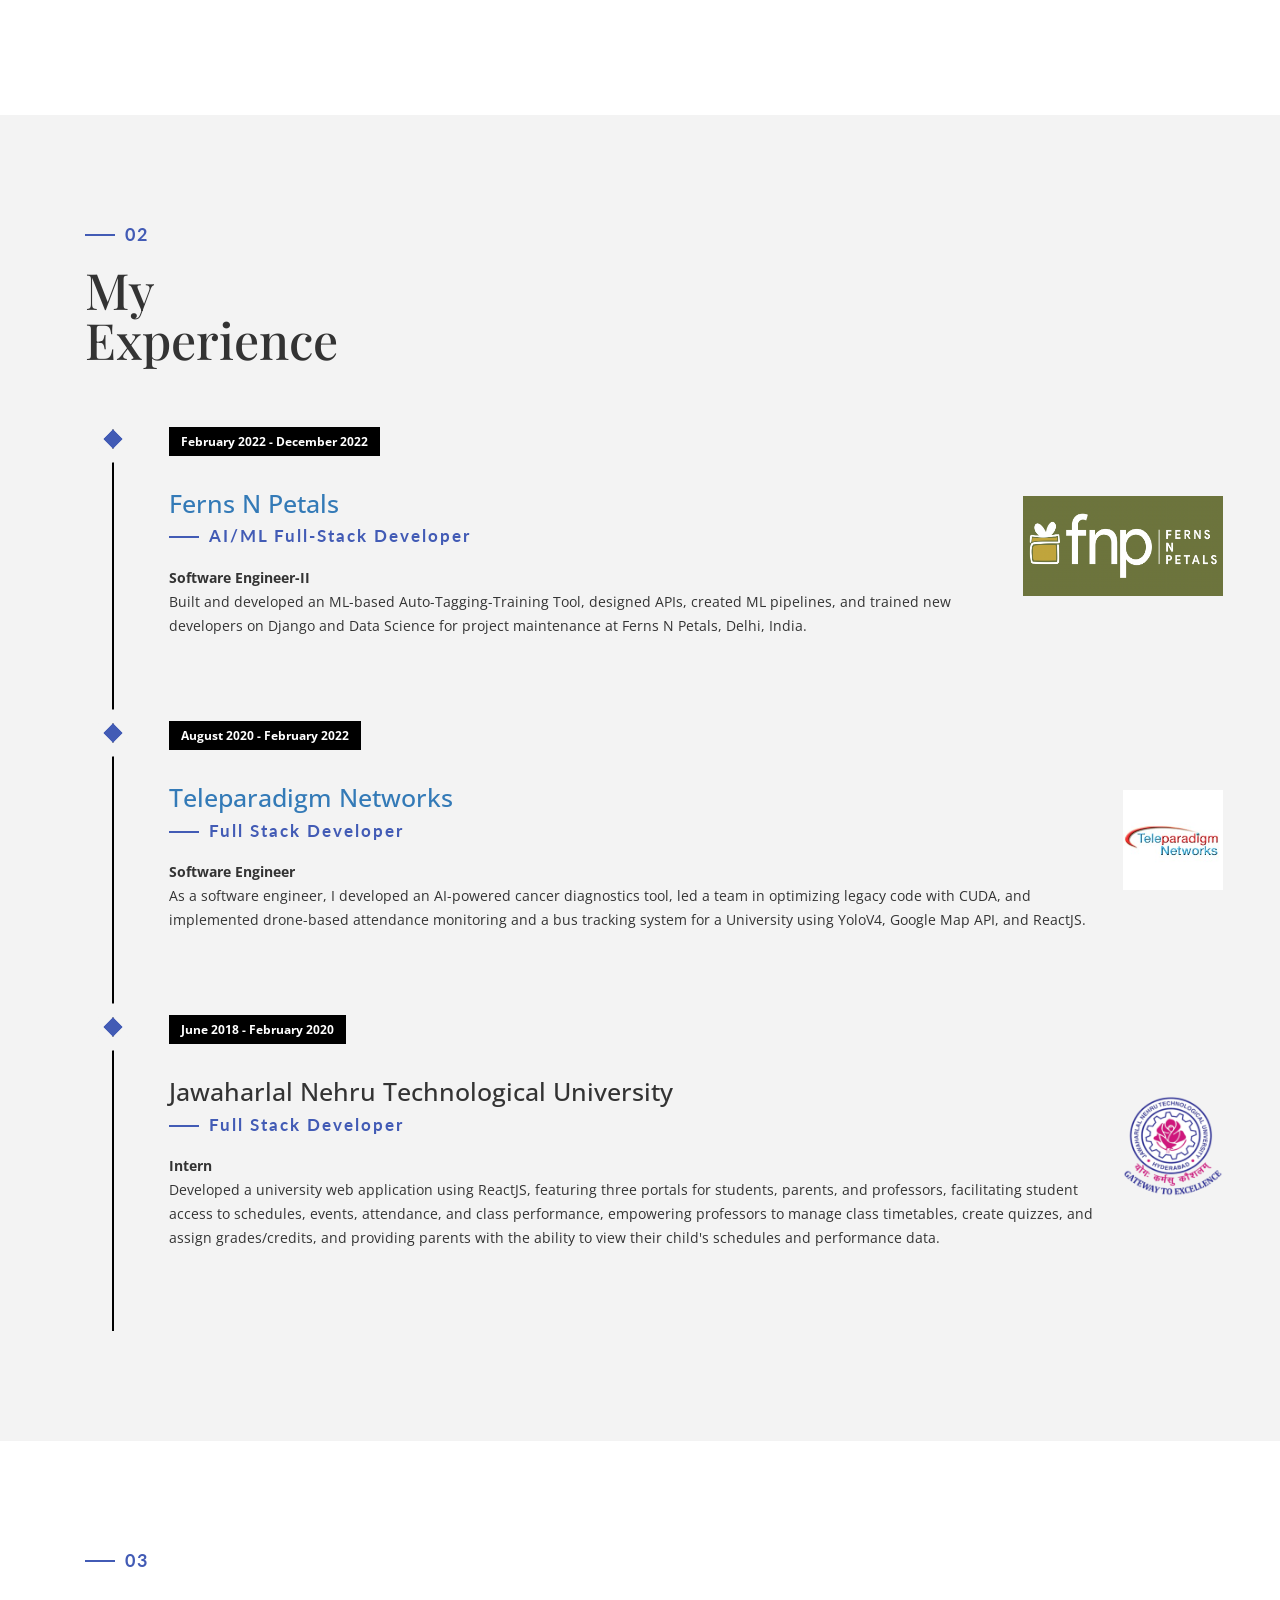
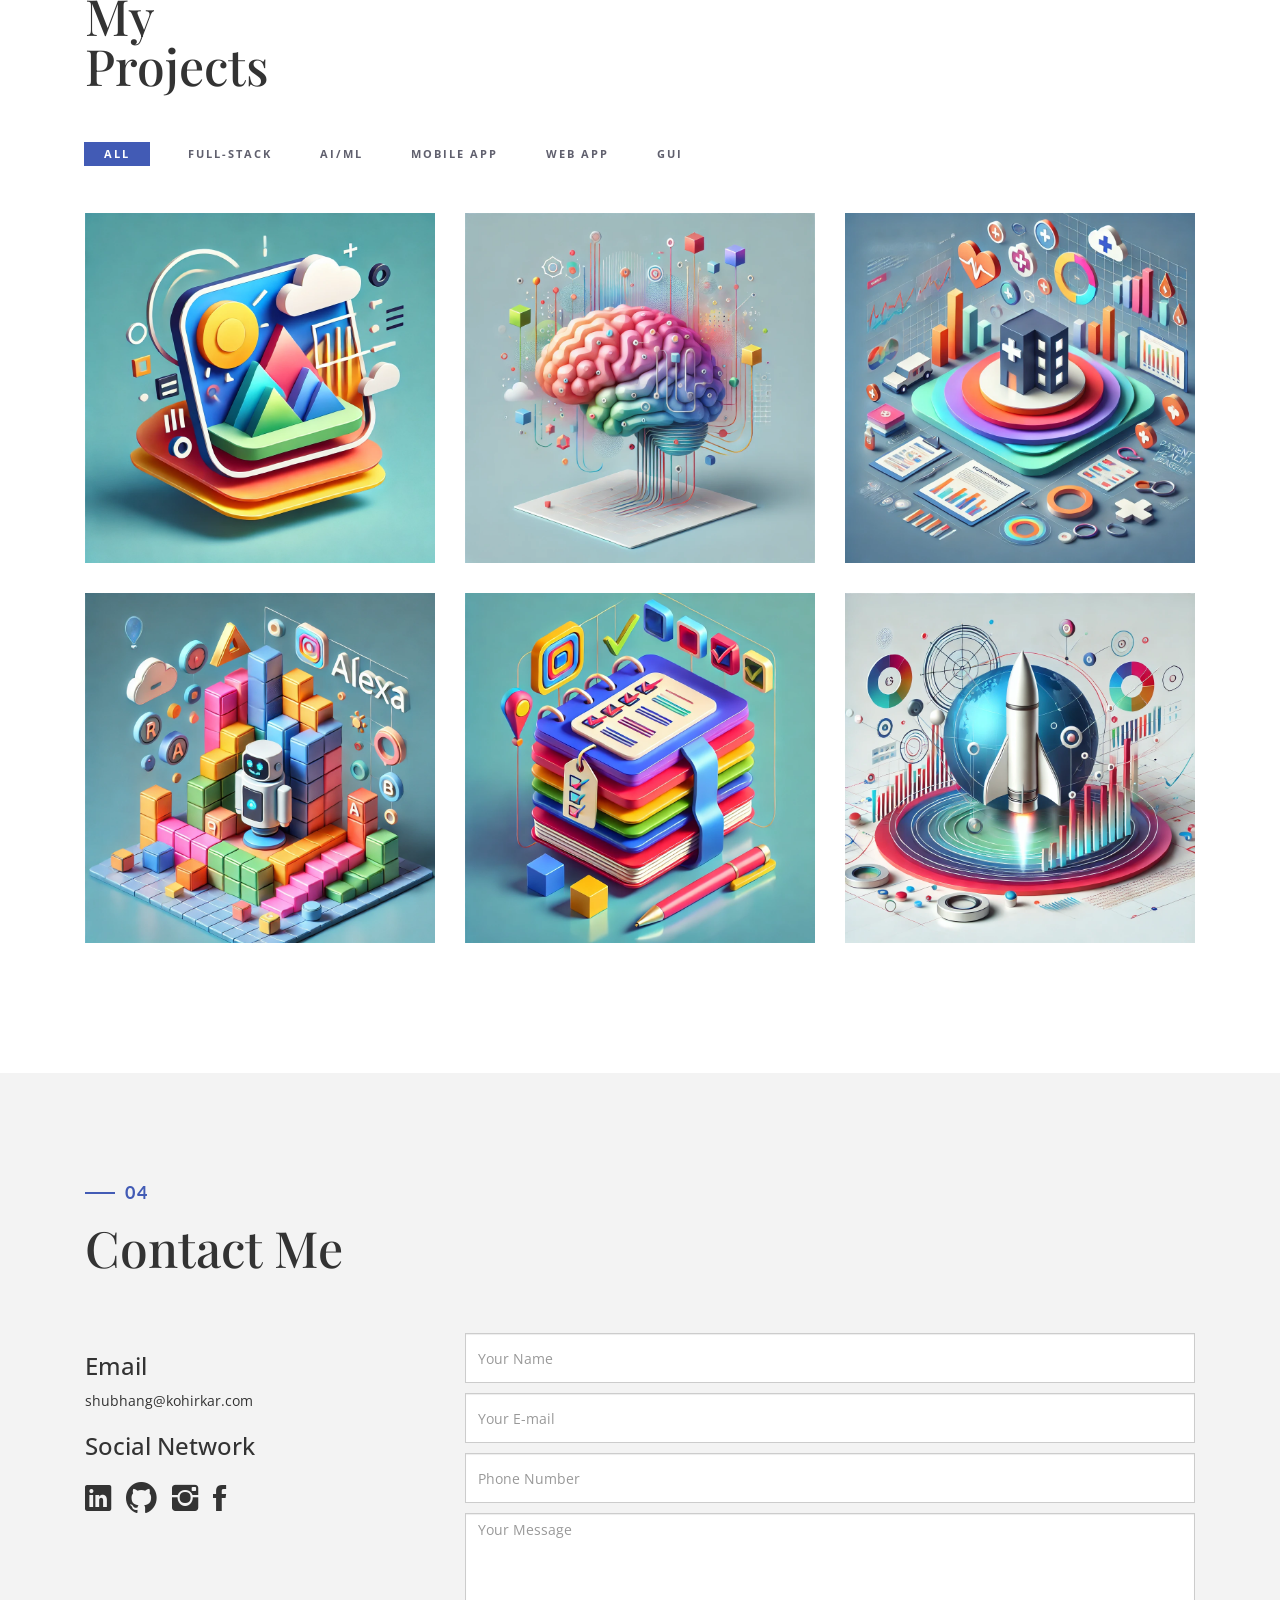
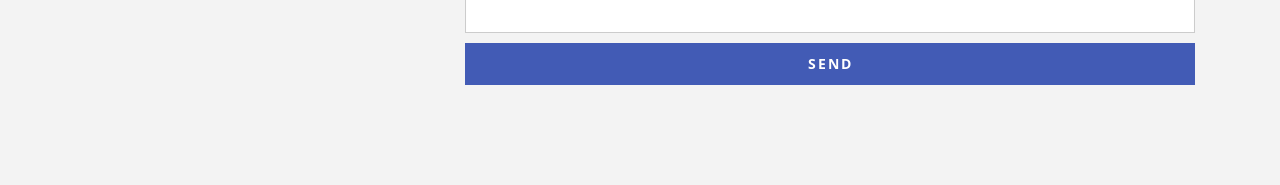
==== commit 19fca80c: "updated images ; added new text" ====
--- a/index.html
+++ b/index.html
@@ -79,11 +79,19 @@
                 <h1 class="size-50">Know <br /> &nbsp; About me</h1>
                 <!-- <h1 class="size-50">Shubhang <br /> &nbsp; Kohirkar</h1> -->
                 <div class="h-50"></div>
-                
-                <p>Hey there! I'm an accomplished Software Engineer with a proven track record in the product development industry. 🚀 I'm highly proficient in Python, Java, and Data Science, and I've got a strong background in Software Development.</p>
+                <!-- <p>I’m Shubhang Kohirkar, a passionate Software Engineer currently pursuing a Master’s in Computer Science at Northeastern University. With hands-on experience in both backend and frontend development, </p>
+                <p>I’ve worked with companies like Apnimed, Pitney Bowes, and Ferns N Petals, specializing in building scalable data pipelines, intuitive dashboards, and optimizing web systems. </p>
+                <p>My technical toolkit includes Python, Java, React, and cloud technologies. I’m driven by the challenge of creating impactful software solutions, with a focus on leveraging machine learning and full-stack development to solve real-world problems.</p> -->
+
+                <p>Hey there! I’m Shubhang, a tech enthusiast and Software Engineer currently deep into my Master’s journey at Northeastern University. </p>
+                <p>I’m passionate about all things code, from building seamless front-end experiences to optimizing backend systems and dabbling in Machine Learning. </p>
+                <p>I thrive on turning complex challenges into elegant solutions, especially if it involves Python, Java, or React. </p>
+                <p>When I’m not coding, you’ll find me exploring new tech trends, gaming, or experimenting with new recipes. Let’s connect and create something awesome together! 🚀👾🍕</p>
+
+                <!-- <p>Hey there! I'm an accomplished Software Engineer with a proven track record in the product development industry. 🚀 I'm highly proficient in Python, Java, and Data Science, and I've got a strong background in Software Development.</p>
                 <p>After slaying my Bachelor's in Computer Science from Jawaharlal Nehru Technological University, I took on some seriously cool projects for DRDO & Indo American Cancer Hospitals, making a real impact. 💪</p>
                 <p>Currently, I'm embarking on a thrilling adventure pursuing my Masters in Computer Science at Northeastern University, Boston.  My focus? Oh, just diving deep into the worlds of Full-Stack Development and the magical realms of Machine Learning and Data Science! 🎓📊</p>
-                <p>Get ready for some coding magic and tech awesomeness! <br> Let's create something incredible together! 🤝🔥</p>
+                <p>Get ready for some coding magic and tech awesomeness! <br> Let's create something incredible together! 🤝🔥</p> -->
                 <h5>📍 Boston, MA</h5>
                 <div class="h-50"></div> <img src="img/Signature.svg" width="230" alt="" />
                 <div class="h-50"></div>
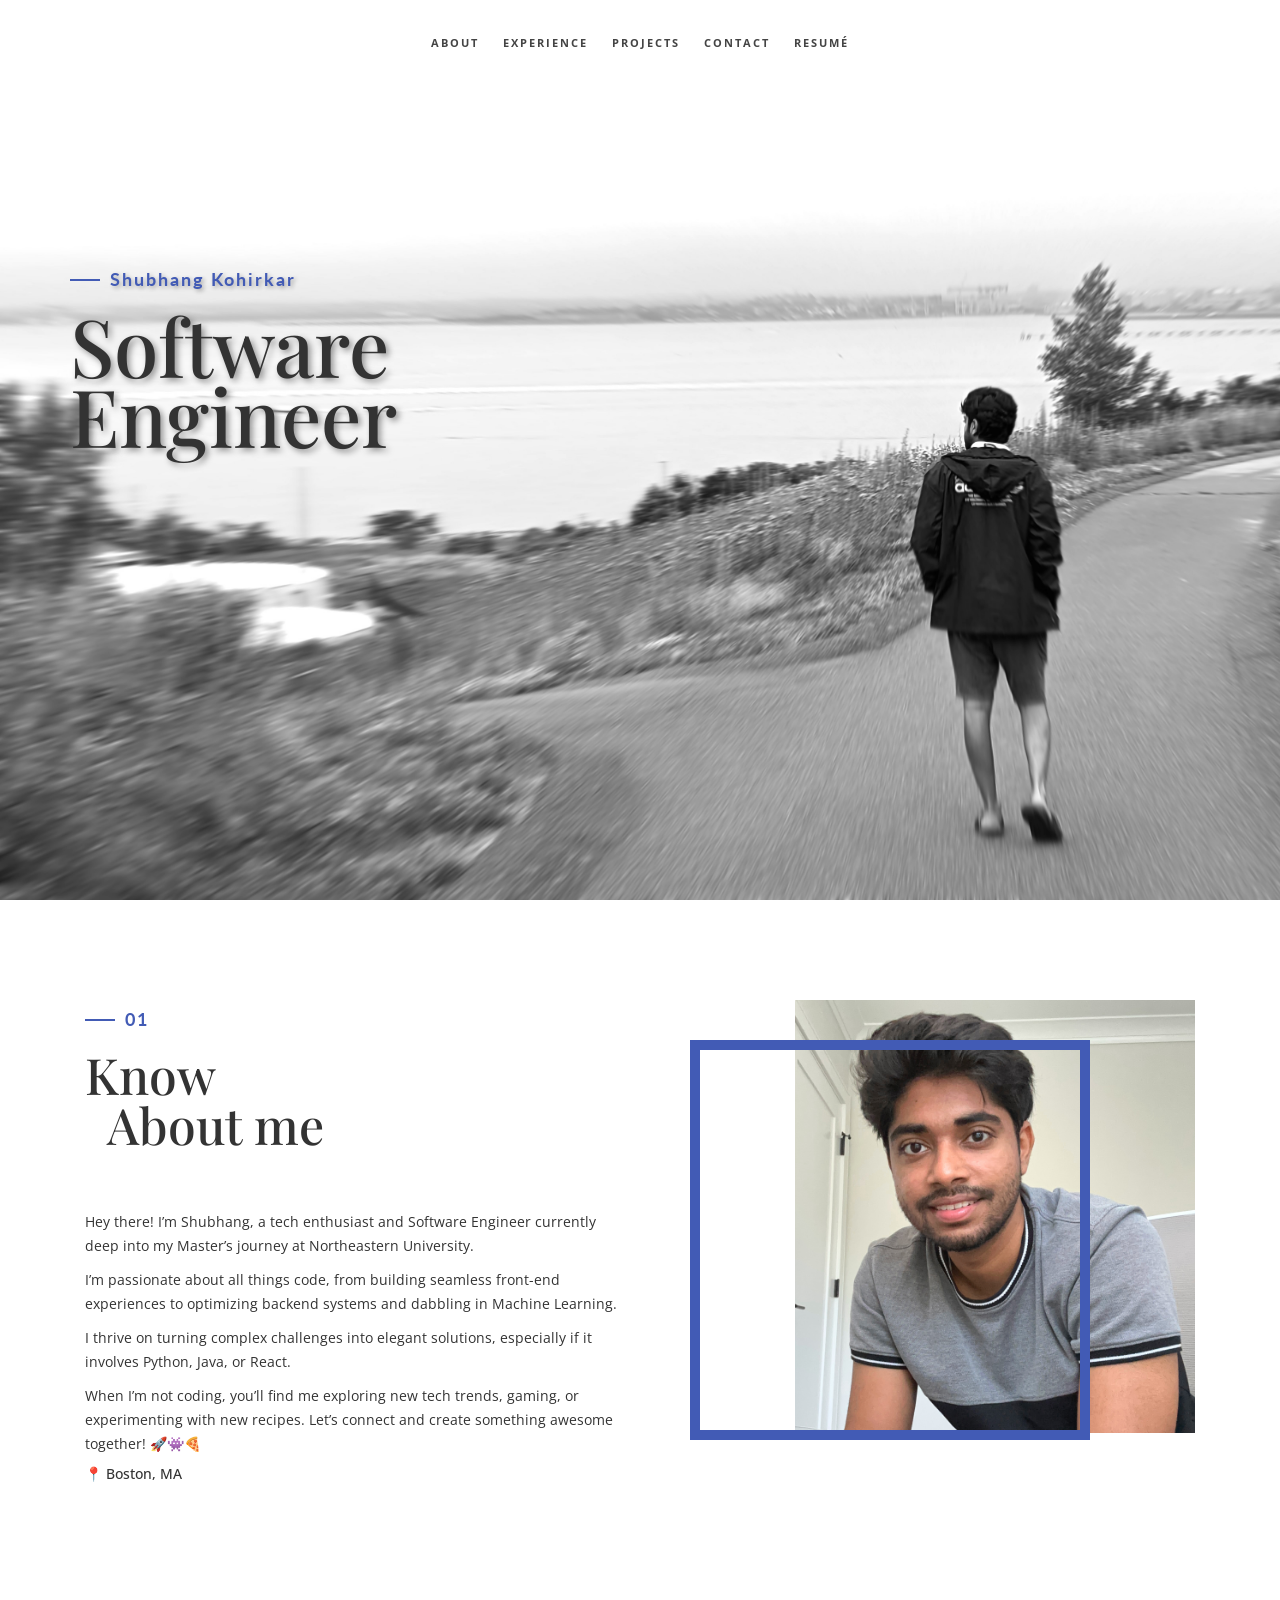
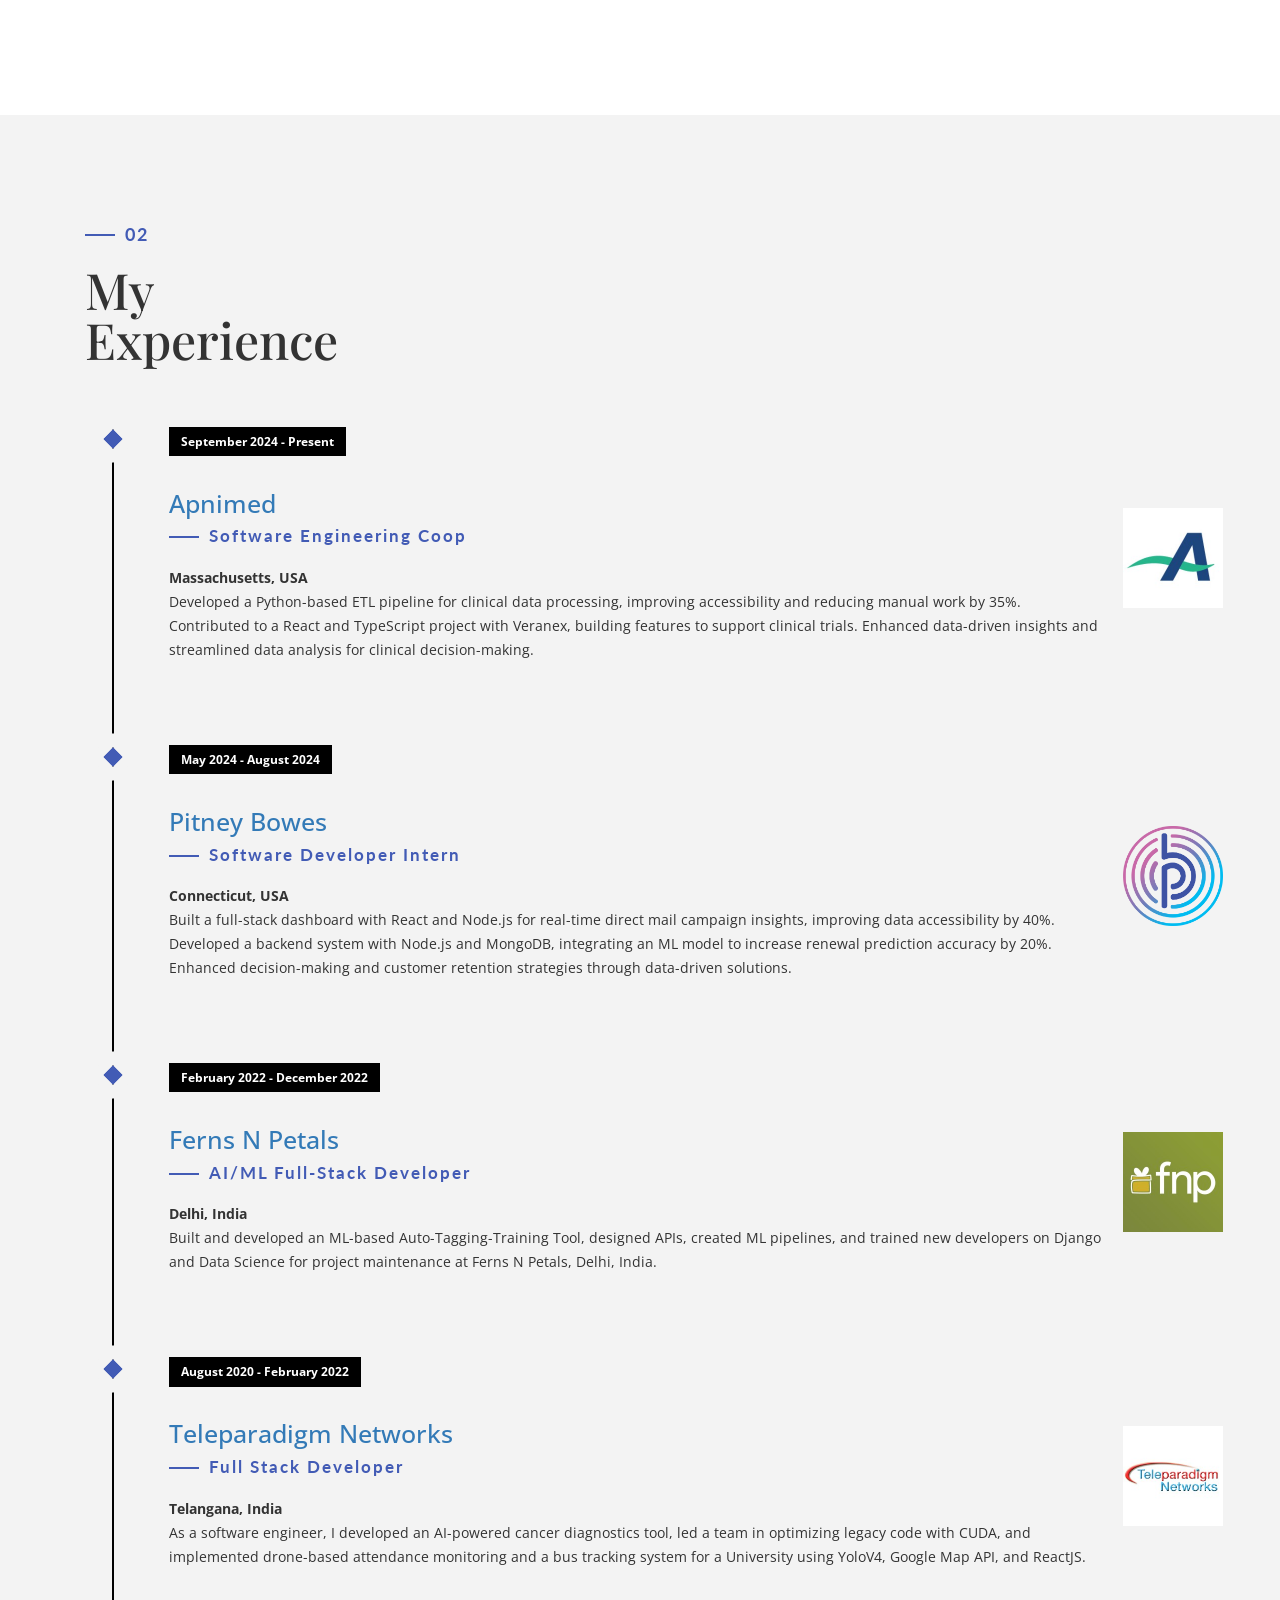
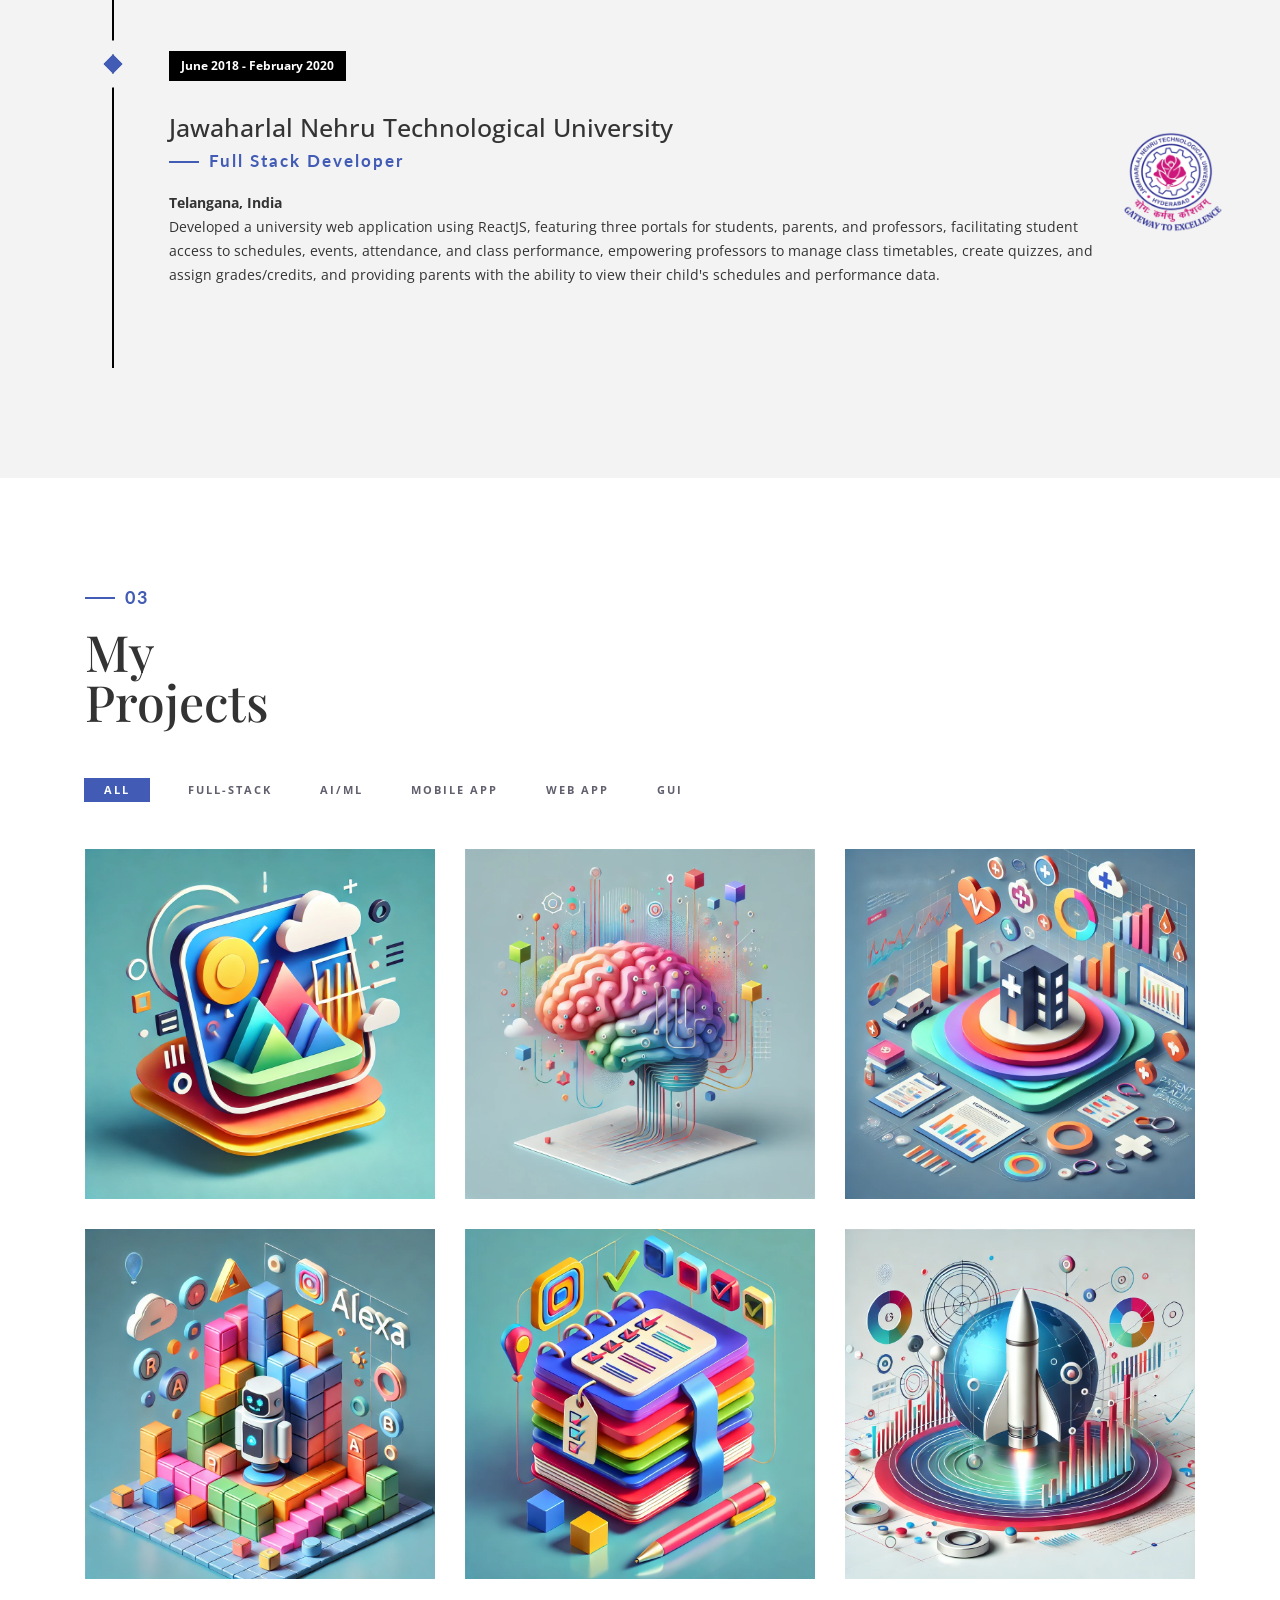
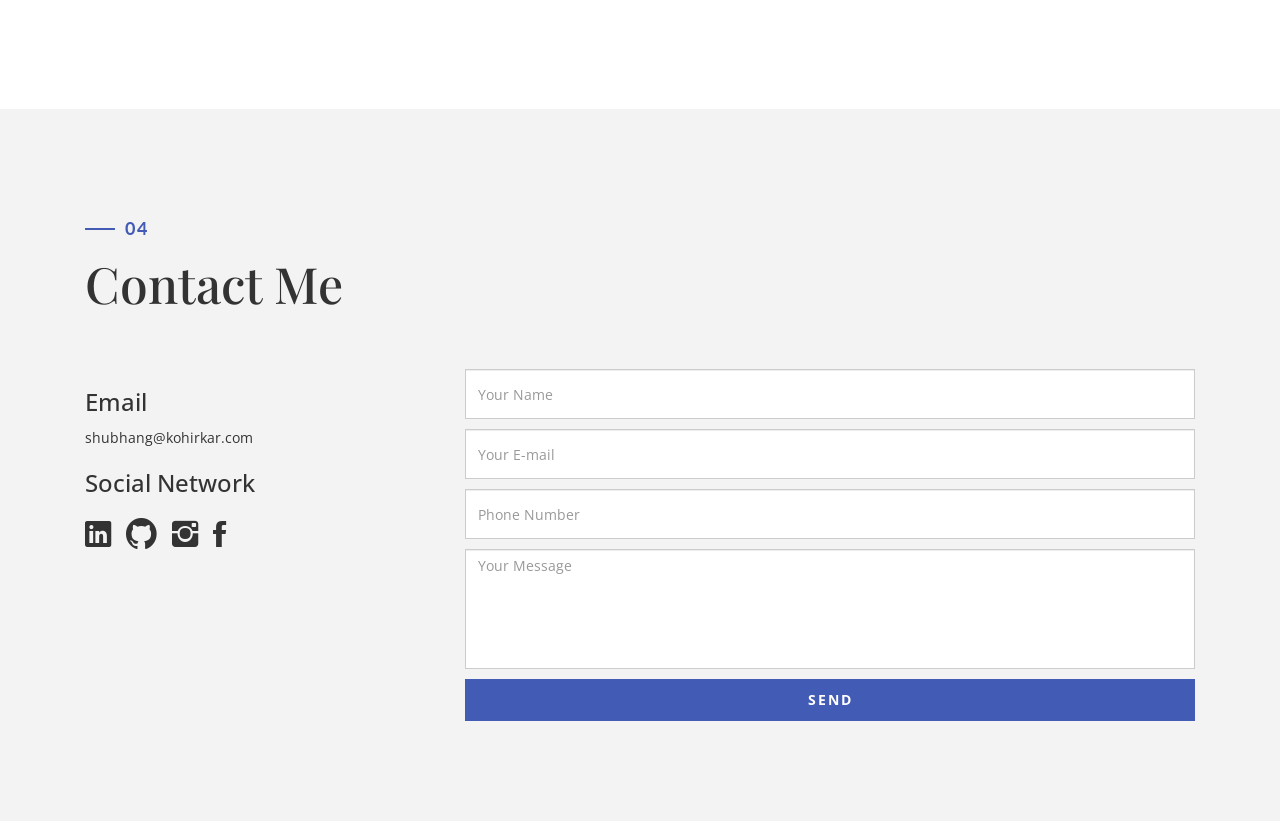
==== commit 2765b1f3: "added new exp" ====
--- a/index.html
+++ b/index.html
@@ -63,7 +63,7 @@
                 <div class="table-cell" data-aos="fade-up" data-aos-delay="0">
                     <div class="content-wrapper">
                         <h4 style="text-shadow: 2px 2px 4px rgba(0, 0, 0, 0.3);">Shubhang Kohirkar</h4>
-                        <h1 style="text-shadow: 3px 3px 6px rgba(0, 0, 0, 0.4);">Full Stack<br /> Developer</h1>
+                        <h1 style="text-shadow: 3px 3px 6px rgba(0, 0, 0, 0.4);">Software<br /> Engineer</h1>
                     </div>
                 </div>
             </div>
@@ -120,15 +120,53 @@
                         <div class="timeline-event-copy">
                             <div style="display: flex; align-items: center;">
                                 <div style="flex: 1;">
+                                    <p class="timeline-event-thumbnail">September 2024 - Present</p>
+                                    <h3><a href="https://apnimed.com/" target="_blank">Apnimed</a></h3>
+                                    <h4>Software Engineering Coop</h4>
+                                    <p><strong>Massachusetts, USA</strong>
+                                    <br>Developed a Python-based ETL pipeline for clinical data processing, improving accessibility and reducing manual work by 35%. Contributed to a React and TypeScript project with Veranex, building features to support clinical trials. Enhanced data-driven insights and streamlined data analysis for clinical decision-making.</p>
+                                </div>
+                                <div style="flex-shrink: 0; margin-left: 20px;">
+                                    <!-- Add your company logo image here -->
+                                    <img src="img/apnimed_logo.jpeg" alt="Pitney Bowes" width="100" height="100">
+                                </div>
+                            </div>
+                        </div>
+                    </li>
+
+                    <li class="timeline-event" data-aos="fade-up">
+                        <label class="timeline-event-icon"></label>
+                        <div class="timeline-event-copy">
+                            <div style="display: flex; align-items: center;">
+                                <div style="flex: 1;">
+                                    <p class="timeline-event-thumbnail">May 2024 - August 2024</p>
+                                    <h3><a href="https://www.pitneybowes.com/us" target="_blank">Pitney Bowes</a></h3>
+                                    <h4>Software Developer Intern</h4>
+                                    <p><strong>Connecticut, USA</strong>
+                                        <br>Built a full-stack dashboard with React and Node.js for real-time direct mail campaign insights, improving data accessibility by 40%. Developed a backend system with Node.js and MongoDB, integrating an ML model to increase renewal prediction accuracy by 20%. Enhanced decision-making and customer retention strategies through data-driven solutions.</p>
+                                </div>
+                                <div style="flex-shrink: 0; margin-left: 20px;">
+                                    <!-- Add your company logo image here -->
+                                    <img src="img/pitney_bowes.png" alt="Pitney Bowes" width="100" height="100">
+                                </div>
+                            </div>
+                        </div>
+                    </li>
+
+                    <li class="timeline-event" data-aos="fade-up">
+                        <label class="timeline-event-icon"></label>
+                        <div class="timeline-event-copy">
+                            <div style="display: flex; align-items: center;">
+                                <div style="flex: 1;">
                                     <p class="timeline-event-thumbnail">February 2022 - December 2022</p>
                                     <h3><a href="https://www.fnp.com" target="_blank">Ferns N Petals</a></h3>
                                     <h4>AI/ML Full-Stack developer</h4>
-                                    <p><strong>Software Engineer-II</strong>
+                                    <p><strong>Delhi, India</strong>
                                         <br>Built and developed an ML-based Auto-Tagging-Training Tool, designed APIs, created ML pipelines, and trained new developers on Django and Data Science for project maintenance at Ferns N Petals, Delhi, India.</p>
                                 </div>
                                 <div style="flex-shrink: 0; margin-left: 20px;">
                                     <!-- Add your company logo image here -->
-                                    <img src="img/fnp_new_logo.png" alt="Ferns N Petals Logo" width="200" height="100">
+                                    <img src="img/fnp_new_logo.jpeg" alt="Ferns N Petals Logo" width="100" height="100">
                                 </div>
                             </div>
                         </div>
@@ -142,7 +180,7 @@
                                     <p class="timeline-event-thumbnail">August 2020 - February 2022</p>
                                     <h3><a href="https://www.teleparadigm.com" target="_blank"> Teleparadigm Networks </a></h3>
                                     <h4>Full Stack Developer</h4>
-                                    <p><strong>Software Engineer</strong>
+                                    <p><strong>Telangana, India</strong>
                                         <br>As a software engineer, I developed an AI-powered cancer diagnostics tool, led a team in optimizing legacy code with CUDA, and implemented drone-based attendance monitoring and a bus tracking system for a University using YoloV4, Google Map API, and ReactJS.</p>
                                 </div>
                                 <div style="flex-shrink: 0; margin-left: 20px;">
@@ -161,7 +199,7 @@
                                     <p class="timeline-event-thumbnail">June 2018 - February 2020</p>
                                     <h3>Jawaharlal Nehru Technological University</h3>
                                     <h4>Full Stack Developer</h4>
-                                    <p><strong>Intern</strong>
+                                    <p><strong>Telangana, India</strong>
                                         <br>Developed a university web application using ReactJS, featuring three portals for students, parents, and professors, facilitating student access to schedules, events, attendance, and class performance, empowering professors to manage class timetables, create quizzes, and assign grades/credits, and providing parents with the ability to view their child's schedules and performance data.</p>
                                 </div>
                                 <div style="flex-shrink: 0; margin-left: 20px;">
